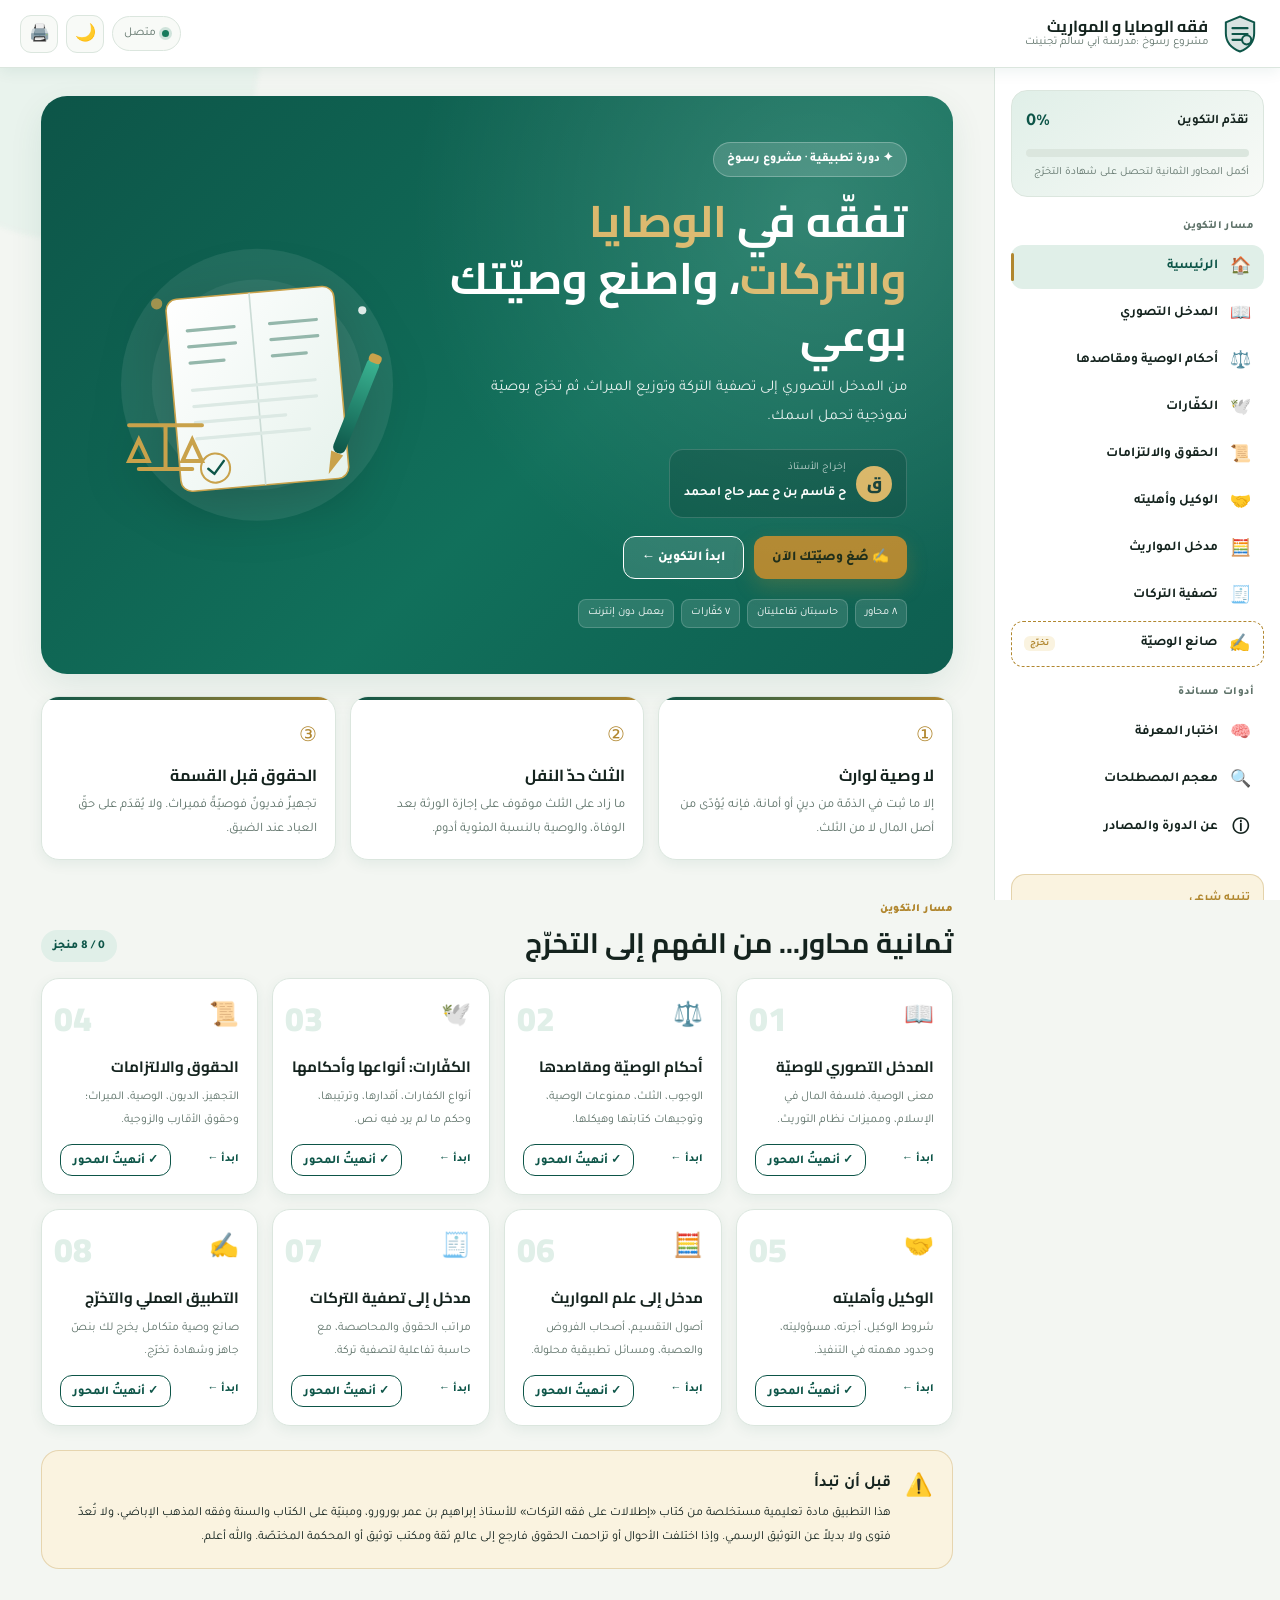
==== DEPLOY_SINGLE_FILE/index.html @ 5cf8eb23 "تحديث ملفات النشر: نسخة مفردة وأرشيف محدث" ====
<!DOCTYPE html>
<html lang="ar" dir="rtl">
<head>
  <meta charset="UTF-8">
  <meta name="viewport" content="width=device-width, initial-scale=1, viewport-fit=cover">
  <title>إطلالات على فقه التركات | مشروع رسوخ — مدرسة أبي سالم تجنيت</title>
  <meta name="description" content="تطبيق تكويني تفاعلي يعمل دون إنترنت في فقه الوصايا والمواريث وتصفية التركات: أحكام ومقاصد، كفارات، حقوق والتزامات، وكيل الوصية، مدخل المواريث، حاسبة التركات، وصانع وصية نموذجية مع شهادة تخرج.">
  <meta name="keywords" content="فقه التركات, الوصية الشرعية, المواريث, تصفية التركات, الكفارات, مشروع رسوخ, مدرسة أبي سالم تجنيت, ح قاسم بن ح عمر حاج امحمد">
  <meta name="theme-color" content="#0d5548">
  <link rel="icon" type="image/png" href="[data-uri]">
  <link rel="apple-touch-icon" href="[data-uri]">
  <meta name="apple-mobile-web-app-capable" content="yes">
  <meta name="apple-mobile-web-app-status-bar-style" content="black-translucent">
  <meta name="apple-mobile-web-app-title" content="فقه التركات">
  <meta name="application-name" content="فقه التركات — رسوخ">
  <meta name="msapplication-TileColor" content="#0d5548">
  <link rel="manifest" href="manifest.json">
  <link rel="preconnect" href="https://fonts.googleapis.com">
  <link rel="preconnect" href="https://fonts.gstatic.com" crossorigin>
  <link href="https://fonts.googleapis.com/css2?family=Cairo:wght@400;600;700;800;900&family=Tajawal:wght@400;500;700;800;900&display=swap" rel="stylesheet">
  <style>
/* ============================================================
   مشروع رسوخ — مدرسة أبي سالم تجنيت
   نظام التصميم: إطلالات على فقه التركات
   ============================================================ */

:root {
  --bg: #f3f6f2;
  --surface: #ffffff;
  --surface-2: #edf4ef;
  --surface-3: #f8faf7;
  --ink: #14231e;
  --muted: #5f736a;
  --primary: #0d5548;
  --primary-2: #11876c;
  --primary-soft: #e0efe8;
  --gold: #b1872f;
  --gold-2: #d8b463;
  --gold-soft: #faf3e0;
  --border: #dbe6de;
  --shadow: 0 12px 34px rgba(13, 85, 72, .09);
  --shadow-sm: 0 4px 14px rgba(13, 85, 72, .07);
  --radius: 18px;
  --sidebar: 286px;
  --topbar: 68px;
  --ok: #167a5b;
  --warn: #a8661e;
  --err: #b33b3b;
  --font-head: "Cairo", "Tajawal", Tahoma, Arial, sans-serif;
  --font-body: "Tajawal", "Cairo", Tahoma, Arial, sans-serif;
}

[data-theme="dark"] {
  --bg: #0b1613;
  --surface: #12241f;
  --surface-2: #183029;
  --surface-3: #142a24;
  --ink: #e8f2ed;
  --muted: #9ab4a9;
  --primary: #66d3ae;
  --primary-2: #43b994;
  --primary-soft: #173b31;
  --gold: #e2c272;
  --gold-2: #f0d99a;
  --gold-soft: #332b19;
  --border: #26443a;
  --shadow: 0 12px 34px rgba(0, 0, 0, .28);
  --shadow-sm: 0 4px 14px rgba(0, 0, 0, .22);
  --ok: #5fd3a7;
  --warn: #e8b66a;
  --err: #ef8a8a;
}

* { box-sizing: border-box; }
html { scroll-behavior: smooth; }
body {
  margin: 0;
  font-family: var(--font-body);
  background: var(--bg);
  color: var(--ink);
  line-height: 1.9;
  font-size: 16px;
  overflow-x: hidden;
}
body.no-scroll { overflow: hidden; }
button, input, select, textarea { font-family: inherit; }
button { cursor: pointer; }
button:disabled { cursor: not-allowed; opacity: .55; }
a { color: var(--primary-2); }
:focus-visible { outline: 3px solid var(--gold-2); outline-offset: 2px; }
::selection { background: var(--gold-soft); color: var(--ink); }

.skip-link {
  position: fixed; inset-block-start: -60px; inset-inline-start: 16px; z-index: 200;
  background: var(--primary); color: #fff; padding: 10px 18px; border-radius: 10px; text-decoration: none;
}
.skip-link:focus { inset-block-start: 74px; }

.bg-decor { position: fixed; inset: 0; z-index: -1; overflow: hidden; pointer-events: none; }
.bg-decor span { position: absolute; border-radius: 50%; filter: blur(2px); opacity: .5; }
.bg-decor span:nth-child(1) { width: 380px; height: 380px; inset-block-start: -140px; inset-inline-end: -120px; background: var(--primary-soft); }
.bg-decor span:nth-child(2) { width: 260px; height: 260px; inset-block-end: -110px; inset-inline-start: -80px; background: var(--gold-soft); }
.bg-decor span:nth-child(3) { width: 140px; height: 140px; inset-block-start: 45%; inset-inline-start: 45%; background: var(--primary-soft); opacity: .3; }

/* ============ الشريط العلوي ============ */
.topbar {
  position: fixed; inset-block-start: 0; inset-inline: 0; z-index: 60; height: var(--topbar);
  display: flex; align-items: center; justify-content: space-between; gap: 12px;
  padding: 0 20px; background: var(--surface); border-block-end: 1px solid var(--border);
  box-shadow: var(--shadow-sm);
}
.brand { display: flex; align-items: center; gap: 12px; min-width: 0; }
.brand-mark { width: 40px; height: 40px; display: grid; place-items: center; color: var(--primary); flex: none; }
.brand-mark svg { width: 100%; height: 100%; }
.brand-text { display: flex; flex-direction: column; line-height: 1.3; min-width: 0; }
.brand-text strong { font-family: var(--font-head); font-size: 16px; white-space: nowrap; overflow: hidden; text-overflow: ellipsis; }
.brand-text span { font-size: 11.5px; color: var(--muted); white-space: nowrap; overflow: hidden; text-overflow: ellipsis; }
.top-actions { display: flex; align-items: center; gap: 8px; }
.icon-btn {
  width: 38px; height: 38px; border-radius: 11px; border: 1px solid var(--border);
  background: var(--surface-3); color: var(--ink); font-size: 17px; display: grid; place-items: center;
  transition: .2s;
}
.icon-btn:hover { background: var(--primary-soft); transform: translateY(-2px); }
.menu-btn { display: none; }
.net-pill {
  display: inline-flex; align-items: center; gap: 6px; font-size: 12px; color: var(--muted);
  background: var(--surface-3); border: 1px solid var(--border); border-radius: 999px; padding: 5px 11px;
}
.net-pill i { width: 7px; height: 7px; border-radius: 50%; background: var(--ok); box-shadow: 0 0 0 3px color-mix(in srgb, var(--ok) 18%, transparent); }
.net-pill.off i { background: var(--err); box-shadow: 0 0 0 3px color-mix(in srgb, var(--err) 18%, transparent); }
.install-btn {
  border: 0; border-radius: 11px; padding: 9px 14px; font-weight: 800; font-size: 13px;
  background: var(--primary); color: #fff; box-shadow: var(--shadow-sm);
}

/* ============ التخطيط ============ */
.layout { min-height: 100vh; padding-block-start: var(--topbar); }
.sidebar {
  position: fixed; inset-block-start: var(--topbar); inset-inline-start: 0; inset-block-end: 0;
  width: var(--sidebar); overflow-y: auto; padding: 22px 16px 30px;
  background: var(--surface); border-inline-end: 1px solid var(--border);
  scrollbar-width: thin; scrollbar-color: var(--border) transparent;
}
.drawer-overlay { display: none; }
.main { margin-inline-start: var(--sidebar); padding: 28px clamp(16px, 3.2vw, 46px) 80px; max-width: 1500px; }
.page { display: none; animation: fade .35s ease; }
.page.active { display: block; }
@keyframes fade { from { opacity: 0; transform: translateY(10px); } to { opacity: 1; transform: none; } }

/* ============ القائمة الجانبية ============ */
.side-progress {
  background: linear-gradient(145deg, var(--primary-soft), var(--surface-3));
  border: 1px solid var(--border); border-radius: 16px; padding: 14px; margin-block-end: 20px;
}
.side-progress-top { display: flex; justify-content: space-between; align-items: center; font-size: 13px; font-weight: 700; }
.side-progress-top strong { color: var(--primary); font-size: 18px; }
.progress-track { height: 8px; border-radius: 99px; background: var(--border); margin: 10px 0 7px; overflow: hidden; }
.progress-fill { height: 100%; width: 0; border-radius: 99px; background: linear-gradient(90deg, var(--primary), var(--gold)); transition: width .5s ease; }
.side-progress small { display: block; color: var(--muted); font-size: 11px; line-height: 1.6; }
.nav-label { font-size: 11px; font-weight: 800; color: var(--muted); letter-spacing: .4px; margin: 16px 10px 7px; }
.nav-item {
  width: 100%; display: flex; align-items: center; gap: 10px; text-align: start;
  padding: 10px 12px; margin-block: 3px; border: 0; border-radius: 12px; background: transparent;
  color: var(--ink); font-size: 13.5px; font-weight: 700; transition: .2s; position: relative;
}
.nav-item:hover { background: var(--surface-2); }
.nav-item.active { background: var(--primary-soft); color: var(--primary); }
.nav-item.active::before { content: ""; position: absolute; inset-block: 8px; inset-inline-end: 0; width: 3px; border-radius: 3px; background: var(--gold); }
.nav-ico { font-size: 17px; width: 24px; text-align: center; flex: none; }
.nav-item em { margin-inline-start: auto; font-size: 9px; font-style: normal; background: var(--gold-soft); color: var(--gold); border-radius: 6px; padding: 2px 6px; }
.nav-special { border: 1px dashed var(--gold); }
.side-note {
  margin-block-start: 24px; padding: 13px; border-radius: 14px; background: var(--gold-soft);
  border: 1px solid color-mix(in srgb, var(--gold) 30%, transparent); font-size: 11.5px; color: var(--ink); line-height: 1.7;
}
.side-note strong { display: block; color: var(--gold); margin-block-end: 4px; font-size: 12px; }

/* ============ عام ============ */
.hero {
  position: relative; overflow: hidden; display: grid; grid-template-columns: 1.15fr .85fr; gap: 20px; align-items: center;
  background: linear-gradient(135deg, #0d5548, #11705b 58%, #0e5e50);
  color: #fff; border-radius: 26px; padding: clamp(24px, 4vw, 46px); box-shadow: var(--shadow);
}
.hero::after { content: ""; position: absolute; inset: 0; background: radial-gradient(circle at 85% 20%, rgba(255,255,255,.14), transparent 45%); pointer-events: none; }
.hero-tag { display: inline-block; font-size: 12px; font-weight: 800; padding: 5px 13px; border-radius: 999px; background: rgba(255,255,255,.15); border: 1px solid rgba(255,255,255,.25); }
.hero h1 { font-family: var(--font-head); font-size: clamp(27px, 3.6vw, 44px); line-height: 1.3; margin: 16px 0 10px; }
.hero h1 span { color: var(--gold-2); }
.hero-sub { max-width: 640px; opacity: .9; font-size: 15px; margin: 0 0 18px; }
.hero-presenter { display: inline-flex; align-items: center; gap: 10px; background: rgba(0,0,0,.14); border: 1px solid rgba(255,255,255,.16); border-radius: 14px; padding: 8px 14px; margin-block-end: 18px; }
.hero-presenter .avatar { width: 36px; height: 36px; border-radius: 50%; display: grid; place-items: center; background: var(--gold-2); color: #123c33; font-weight: 900; font-family: var(--font-head); }
.hero-presenter small { display: block; opacity: .75; font-size: 10.5px; }
.hero-presenter strong { font-size: 13px; }
.hero-actions { display: flex; flex-wrap: wrap; gap: 10px; }
.hero-chips { display: flex; flex-wrap: wrap; gap: 7px; margin-block-start: 20px; }
.hero-chips span { font-size: 11px; background: rgba(255,255,255,.12); border: 1px solid rgba(255,255,255,.18); border-radius: 8px; padding: 3px 9px; }
.hero-art { display: grid; place-items: center; }
.hero-art svg { width: min(100%, 420px); filter: drop-shadow(0 16px 24px rgba(0,0,0,.2)); }
[data-theme="dark"] .hero { background: linear-gradient(135deg, #0a3d34, #105c4a 60%, #0b4a3d); }

.btn {
  border: 0; border-radius: 12px; padding: 11px 18px; font-weight: 800; font-size: 13.5px;
  transition: .2s; display: inline-flex; align-items: center; justify-content: center; gap: 7px; text-decoration: none;
}
.btn:hover { transform: translateY(-2px); }
.btn-primary { background: var(--gold); color: #1c2b16; box-shadow: 0 8px 20px rgba(177,135,47,.25); }
.btn-ghost { background: rgba(255,255,255,.13); color: inherit; border: 1px solid currentColor; }
.page:not(#home) .btn-ghost { background: var(--surface); color: var(--primary); border-color: var(--border); }
.btn-sm { padding: 7px 12px; font-size: 12px; }
.btn-lg { padding: 14px 26px; font-size: 15px; }
.action-row { display: flex; flex-wrap: wrap; gap: 10px; margin-block-start: 18px; }
.action-row.center { justify-content: center; margin-block: 24px; }

.quick-rules { display: grid; grid-template-columns: repeat(3, 1fr); gap: 14px; margin-block: 22px; }
.quick-rules article {
  background: var(--surface); border: 1px solid var(--border); border-radius: var(--radius);
  padding: 18px; box-shadow: var(--shadow-sm); position: relative; overflow: hidden;
}
.quick-rules article::before { content: ""; position: absolute; inset-block-start: 0; inset-inline: 0; height: 3px; background: linear-gradient(90deg, var(--primary), var(--gold)); }
.q-ico { font-family: var(--font-head); font-size: 20px; color: var(--gold); }
.quick-rules h3 { font-family: var(--font-head); font-size: 16px; margin: 6px 0 4px; }
.quick-rules p { margin: 0; font-size: 13px; color: var(--muted); line-height: 1.8; }

.section-head { display: flex; align-items: end; justify-content: space-between; gap: 14px; margin: 34px 0 16px; flex-wrap: wrap; }
.kicker { display: inline-block; color: var(--gold); font-size: 11px; font-weight: 900; letter-spacing: .5px; margin-block-end: 2px; }
.section-head h2, .page-head h2 { font-family: var(--font-head); font-size: clamp(20px, 2.3vw, 28px); margin: 0; line-height: 1.35; }
.section-head p { margin: 3px 0 0; color: var(--muted); }
.counter { font-size: 12px; font-weight: 800; color: var(--primary); background: var(--primary-soft); padding: 5px 12px; border-radius: 999px; }

.page-head { margin-block-end: 24px; }
.page-head p { color: var(--muted); margin: 7px 0 0; max-width: 800px; }

.card {
  background: var(--surface); border: 1px solid var(--border); border-radius: var(--radius);
  padding: clamp(18px, 2.2vw, 28px); box-shadow: var(--shadow-sm); margin-block-end: 18px;
}
.card h3 { font-family: var(--font-head); font-size: 18px; margin: 0 0 12px; color: var(--primary); }
.card p { margin: 0 0 10px; }
.card p:last-child { margin-bottom: 0; }
.muted { color: var(--muted); }
.lead-card { background: linear-gradient(150deg, var(--surface), var(--surface-2)); }
.accent-card { border-inline-start: 4px solid var(--gold); }
.intro-card { background: var(--gold-soft); border-color: color-mix(in srgb, var(--gold) 30%, transparent); }
.grid-2 { display: grid; grid-template-columns: repeat(2, 1fr); gap: 18px; }
.split { display: grid; grid-template-columns: 1fr 1fr; gap: 16px; }
.split-cards { display: grid; grid-template-columns: 1fr 1fr; gap: 18px; }

.quote, .hadith {
  position: relative; background: var(--surface-3); border: 1px solid var(--border);
  border-radius: 14px; padding: 16px 18px 14px; margin: 16px 0 0;
}
.quote { background: var(--primary-soft); border-color: color-mix(in srgb, var(--primary) 18%, transparent); }
.quote p { font-size: 17px; line-height: 2.2; color: var(--primary); margin: 0 0 6px; font-family: "Tajawal", serif; }
.qmark { position: absolute; inset-block-start: -10px; inset-inline-end: 12px; font-size: 30px; color: var(--gold); opacity: .7; background: var(--surface); padding: 0 6px; border-radius: 8px; }
.quote small, .hadith small { display: block; color: var(--muted); font-size: 11.5px; }
.hadith p { font-size: 14.5px; line-height: 2; margin: 0 0 5px; }
.mini-note { background: var(--gold-soft); border-inline-start: 3px solid var(--gold); border-radius: 8px; padding: 10px 13px; font-size: 12.5px; color: var(--ink); margin-block-start: 14px; line-height: 1.8; }
.callout { display: flex; gap: 14px; align-items: flex-start; background: var(--primary-soft); border: 1px solid color-mix(in srgb, var(--primary) 20%, transparent); border-radius: var(--radius); padding: 18px 20px; margin-block: 22px; }
.callout strong { color: var(--primary); white-space: nowrap; }
.callout p { margin: 0; font-size: 13.5px; }
.notice { display: flex; gap: 14px; align-items: flex-start; background: var(--gold-soft); border: 1px solid color-mix(in srgb, var(--gold) 28%, transparent); border-radius: var(--radius); padding: 18px 20px; margin-block: 24px; }
.notice-ico { font-size: 22px; }
.notice strong { display: block; margin-block-end: 3px; }
.notice p { margin: 0; font-size: 12.5px; line-height: 1.9; color: var(--ink); }
.page-nav { display: flex; justify-content: space-between; gap: 10px; flex-wrap: wrap; margin-block-start: 30px; padding-block-start: 18px; border-block-start: 1px dashed var(--border); }

.check-list { list-style: none; padding: 0; margin: 12px 0 0; }
.check-list li { position: relative; padding-inline-start: 26px; margin-block-end: 8px; font-size: 13.5px; }
.check-list li::before { content: "✓"; position: absolute; inset-inline-start: 0; inset-block-start: 2px; width: 18px; height: 18px; border-radius: 50%; background: var(--primary-soft); color: var(--primary); display: grid; place-items: center; font-size: 11px; font-weight: 900; }

.chip { display: inline-block; font-size: 11px; font-weight: 800; padding: 4px 10px; border-radius: 999px; background: var(--primary-soft); color: var(--primary); margin-block-end: 8px; }
.chip-warn { background: var(--gold-soft); color: var(--gold); }

/* ============ شبكات المحتوى ============ */
.module-grid { display: grid; grid-template-columns: repeat(4, 1fr); gap: 14px; }
.module-card {
  text-align: start; background: var(--surface); border: 1px solid var(--border); border-radius: var(--radius);
  padding: 18px; box-shadow: var(--shadow-sm); transition: .22s; position: relative; overflow: hidden; color: var(--ink);
}
.module-card:hover { transform: translateY(-5px); box-shadow: var(--shadow); border-color: var(--gold); }
.module-card .m-num { position: absolute; inset-block-start: 8px; inset-inline-end: 12px; font-family: var(--font-head); font-size: 34px; font-weight: 900; color: var(--primary-soft); }
.module-card .m-ico { font-size: 24px; }
.module-card h3 { font-family: var(--font-head); font-size: 15px; margin: 10px 0 5px; }
.module-card p { font-size: 12px; color: var(--muted); margin: 0 0 12px; min-height: 42px; }
.module-foot { display: flex; align-items: center; justify-content: space-between; font-size: 11px; font-weight: 800; color: var(--primary); }
.module-foot .done { color: var(--ok); }
.module-card.is-done { border-color: color-mix(in srgb, var(--ok) 45%, transparent); }
.module-card.is-done::after { content: "✓"; position: absolute; inset-block-start: 12px; inset-inline-start: 14px; width: 22px; height: 22px; border-radius: 50%; display: grid; place-items: center; background: var(--ok); color: #fff; font-size: 12px; }

.feature-grid, .error-grid, .agent-grid, .glossary-grid, .source-list { display: grid; grid-template-columns: repeat(2, 1fr); gap: 14px; }
.feature-card, .error-card, .agent-card, .glossary-card, .source-card {
  background: var(--surface); border: 1px solid var(--border); border-radius: 15px; padding: 16px 18px; box-shadow: var(--shadow-sm);
}
.feature-card h3, .error-card h3, .agent-card h3 { font-family: var(--font-head); font-size: 15px; margin: 8px 0 5px; }
.feature-card p, .error-card p, .agent-card p { font-size: 12.5px; color: var(--muted); margin: 0; }
.feature-card .f-ico, .error-card .e-ico, .agent-card .a-ico { font-size: 21px; color: var(--gold); }
.error-card { border-inline-start: 3px solid var(--warn); }
.agent-card { border-inline-start: 3px solid var(--primary); }

.tips-list { counter-reset: t; list-style: none; padding: 0; margin: 0; display: grid; grid-template-columns: repeat(3, 1fr); gap: 12px; }
.tips-list li { counter-increment: t; background: var(--surface); border: 1px solid var(--border); border-radius: 14px; padding: 14px 14px 14px 44px; position: relative; font-size: 12.5px; line-height: 1.85; box-shadow: var(--shadow-sm); }
.tips-list li::before { content: counter(t); position: absolute; inset-block-start: 12px; inset-inline-start: 12px; width: 24px; height: 24px; border-radius: 8px; background: var(--primary-soft); color: var(--primary); display: grid; place-items: center; font-weight: 900; font-size: 12px; }
.structure-grid { display: grid; grid-template-columns: repeat(5, 1fr); gap: 12px; }
.struct { background: var(--surface); border: 1px solid var(--border); border-radius: 14px; padding: 15px; position: relative; box-shadow: var(--shadow-sm); }
.struct b { width: 26px; height: 26px; border-radius: 50%; background: var(--gold-soft); color: var(--gold); display: grid; place-items: center; font-family: var(--font-head); }
.struct h3 { font-size: 14px; font-family: var(--font-head); margin: 8px 0 4px; }
.struct p { font-size: 12px; color: var(--muted); margin: 0; }

.ban-grid, .criteria-grid { display: grid; grid-template-columns: repeat(3, 1fr); gap: 14px; }
.ban-card { background: var(--surface); border: 1px solid color-mix(in srgb, var(--err) 25%, var(--border)); border-radius: var(--radius); padding: 18px; }
.ban-card span { font-size: 24px; color: var(--err); }
.ban-card h3 { font-family: var(--font-head); font-size: 16px; margin: 7px 0; }
.ban-card p { font-size: 12.5px; color: var(--muted); margin: 0; }
.criteria-grid > div { background: var(--surface); border: 1px solid var(--border); border-radius: var(--radius); padding: 18px; text-align: center; box-shadow: var(--shadow-sm); }
.criteria-grid > div span { display: inline-grid; place-items: center; width: 34px; height: 34px; border-radius: 50%; background: var(--primary); color: #fff; font-weight: 900; }
.criteria-grid strong { display: block; font-family: var(--font-head); font-size: 16px; margin: 8px 0 4px; color: var(--primary); }
.criteria-grid p { font-size: 12.5px; color: var(--muted); margin: 0; }

.stair { display: flex; flex-direction: column; gap: 8px; max-width: 720px; }
.stair-step { display: flex; align-items: center; gap: 14px; background: var(--surface); border: 1px solid var(--border); border-radius: 14px; padding: 12px 18px; margin-inline-start: calc(var(--i, 0) * 18px); box-shadow: var(--shadow-sm); }
.stair-step:nth-child(2) { --i: 1; } .stair-step:nth-child(3) { --i: 2; }
.stair-step:nth-child(4) { --i: 3; } .stair-step:nth-child(5) { --i: 4; }
.stair-step span { width: 30px; height: 30px; border-radius: 9px; background: var(--primary-soft); color: var(--primary); display: grid; place-items: center; font-weight: 900; flex: none; }
.stair-step strong { font-family: var(--font-head); font-size: 14.5px; }
.stair-step small { color: var(--muted); font-size: 12px; margin-inline-start: auto; }

.flip-grid { display: grid; grid-template-columns: repeat(3, minmax(0, 1fr)); gap: 14px; align-items: stretch; }
.flip { display: block; width: 100%; perspective: 900px; cursor: pointer; background: none; border: 0; padding: 0; text-align: center; }
.flip-inner { display: grid; width: 100%; transition: transform .55s; transform-style: preserve-3d; }
.flip.flipped .flip-inner { transform: rotateY(180deg); }
.flip-face { grid-area: 1 / 1; position: relative; backface-visibility: hidden; -webkit-backface-visibility: hidden; display: flex; flex-direction: column; justify-content: center; gap: 8px; min-height: 168px; padding: 22px 16px 34px; border-radius: var(--radius); border: 1px solid var(--border); box-shadow: var(--shadow-sm); font-size: 13.5px; font-weight: 800; line-height: 1.8; }
.flip-front { background: var(--surface); color: var(--ink); }
.flip-front::before { content: "التصوّر الشائع"; align-self: center; font-size: 10.5px; font-weight: 800; color: var(--muted); border: 1px solid var(--border); border-radius: 999px; padding: 2px 10px; }
.flip-front::after { content: "👈 اضغط لقلب البطاقة"; position: absolute; inset-block-end: 8px; inset-inline: 0; font-size: 10px; font-weight: 600; color: var(--muted); }
.flip-back { background: var(--primary-soft); color: var(--primary); transform: rotateY(180deg); font-weight: 600; font-size: 12.8px; }
.flip-back::before { content: "✓ التصحيح"; align-self: center; font-size: 10.5px; font-weight: 900; border: 1px solid currentColor; border-radius: 999px; padding: 2px 10px; opacity: .85; }

/* ============ الكفارات ============ */
.tabs { display: flex; gap: 8px; overflow-x: auto; padding-block-end: 8px; margin-block-end: 4px; scrollbar-width: thin; }
.tab { white-space: nowrap; border: 1px solid var(--border); background: var(--surface); color: var(--muted); border-radius: 999px; padding: 8px 15px; font-size: 12.5px; font-weight: 800; transition: .2s; }
.tab:hover { border-color: var(--gold); }
.tab.active { background: var(--primary); color: #fff; border-color: var(--primary); }
.tab-panel { border-block-start: 3px solid var(--gold); }
.tab-panel-head { display: flex; align-items: center; gap: 14px; margin-block-end: 12px; }
.tab-panel-head .big-ico { font-size: 34px; }
.tab-panel-head h3 { margin: 0; }
.tab-panel-head small { color: var(--muted); }
.evidence { font-size: 15.5px; line-height: 2.15; background: var(--primary-soft); border-radius: 12px; padding: 14px 16px; color: var(--primary); }
.step-pills { display: flex; flex-wrap: wrap; gap: 8px; margin: 16px 0; padding: 0; list-style: none; }
.step-pills li { background: var(--surface-3); border: 1px solid var(--border); border-radius: 10px; padding: 8px 12px; font-size: 12.5px; font-weight: 700; }
.step-pills li::before { content: "✦"; color: var(--gold); margin-inline-end: 7px; }

/* ============ الحقوق ============ */
.rights-timeline { display: grid; gap: 0; margin-block-end: 20px; }
.right-item { display: grid; grid-template-columns: 54px 1fr; gap: 16px; position: relative; padding-block-end: 18px; }
.right-item:not(:last-child)::before { content: ""; position: absolute; inset-block-start: 48px; inset-inline-start: 26px; inset-block-end: 0; width: 2px; background: repeating-linear-gradient(to bottom, var(--border) 0 6px, transparent 6px 12px); }
.right-num { width: 52px; height: 52px; border-radius: 16px; background: var(--primary-soft); color: var(--primary); display: grid; place-items: center; font-size: 24px; font-family: var(--font-head); border: 1px solid var(--border); z-index: 1; }
.right-body { background: var(--surface); border: 1px solid var(--border); border-radius: var(--radius); padding: 16px 20px; box-shadow: var(--shadow-sm); }
.right-body h3 { font-family: var(--font-head); font-size: 17px; margin: 0 0 6px; display: flex; align-items: center; gap: 10px; flex-wrap: wrap; }
.right-body h3 em { font-style: normal; font-size: 10px; background: var(--gold-soft); color: var(--gold); border-radius: 6px; padding: 2px 8px; }
.right-body p { font-size: 13px; margin: 0 0 7px; }
.right-body .extra { color: var(--muted); font-size: 12px; border-block-start: 1px dashed var(--border); padding-block-start: 8px; }
.formula { background: var(--surface-3); border: 1px dashed var(--gold); border-radius: 12px; padding: 12px 16px; font-weight: 800; color: var(--primary); margin: 14px 0; direction: ltr; text-align: right; }
.table-wrap { overflow-x: auto; }
table { width: 100%; border-collapse: collapse; font-size: 13px; }
th, td { padding: 10px 12px; border-block-end: 1px solid var(--border); text-align: start; white-space: nowrap; }
th { background: var(--surface-2); color: var(--primary); font-size: 12px; }
tbody tr:hover { background: var(--surface-3); }

/* ============ المواريث ============ */
.cases-grid { display: grid; grid-template-columns: repeat(3, 1fr); gap: 14px; }
.case-card { background: var(--surface); border: 1px solid var(--border); border-radius: var(--radius); padding: 18px; box-shadow: var(--shadow-sm); display: flex; flex-direction: column; }
.case-card .case-ico { font-size: 26px; }
.case-card h3 { font-family: var(--font-head); font-size: 16px; margin: 8px 0; }
.case-card .case-prompt { font-size: 12.5px; color: var(--muted); flex: 1; }
.case-card .case-steps { display: none; font-size: 12.5px; background: var(--surface-2); border-radius: 12px; padding: 12px; margin-block-start: 12px; }
.case-card.open .case-steps { display: block; animation: fade .3s; }
.case-card .case-steps li { margin-block-end: 5px; }
.case-result { display: grid; gap: 5px; margin-block-start: 10px; }
.case-result div { display: flex; justify-content: space-between; gap: 8px; background: var(--primary-soft); border-radius: 8px; padding: 6px 10px; font-size: 12px; font-weight: 800; }
.case-note { font-size: 11.5px; color: var(--muted); margin-block-start: 8px; }
.case-toggle { margin-block-start: 12px; width: 100%; }

/* ============ الحاسبة ============ */
.calculator { border-block-start: 4px solid var(--primary); }
.calc-toolbar { display: flex; gap: 8px; flex-wrap: wrap; margin-block-end: 16px; }
.calc-grid { display: grid; grid-template-columns: 1fr 1fr; gap: 14px; }
.calc-block { background: var(--surface-3); border: 1px solid var(--border); border-radius: 15px; padding: 15px; }
.calc-block-head { display: flex; align-items: center; justify-content: space-between; gap: 8px; margin-block-end: 10px; }
.calc-block h3 { margin: 0; font-size: 15px; }
.add-btn { width: 28px; height: 28px; border-radius: 8px; border: 1px solid var(--border); background: var(--surface); color: var(--primary); font-size: 18px; line-height: 1; }
.add-btn:hover { background: var(--primary-soft); }
.hint { font-size: 11.5px !important; color: var(--muted) !important; margin: 0 0 8px !important; }
.rows { display: grid; gap: 7px; }
.row { display: grid; grid-template-columns: 1fr 110px 30px; gap: 6px; align-items: center; }
.row.third { grid-template-columns: 1fr 86px 30px; }
.row input, .row select {
  width: 100%; min-width: 0; border: 1px solid var(--border); background: var(--surface); color: var(--ink);
  border-radius: 9px; padding: 7px 9px; font-size: 12px;
}
.row .del { border: 0; background: transparent; color: var(--err); font-size: 16px; }
.inline-label { display: flex; align-items: center; justify-content: space-between; gap: 10px; font-size: 12.5px; font-weight: 700; margin-block-end: 10px; }
.inline-label input { width: 130px; border: 1px solid var(--border); background: var(--surface); color: var(--ink); border-radius: 9px; padding: 7px 9px; }
.calc-total { margin-block-start: 10px; font-size: 12px; color: var(--muted); }
.calc-total strong { color: var(--primary); font-size: 14px; }
.calc-result { display: none; margin-block-start: 20px; }
.calc-result.show { display: block; animation: fade .35s; }
.waterfall { display: grid; gap: 7px; margin-block-start: 8px; }
.wf-row { display: grid; grid-template-columns: 160px 1fr 120px; align-items: center; gap: 10px; font-size: 12.5px; }
.wf-bar { height: 12px; border-radius: 99px; background: var(--border); overflow: hidden; }
.wf-bar i { display: block; height: 100%; background: linear-gradient(90deg, var(--primary), var(--gold)); border-radius: 99px; }
.wf-val { text-align: end; font-weight: 800; color: var(--primary); }
.alert { border-radius: 12px; padding: 12px 15px; font-size: 13px; margin-block-end: 12px; border-inline-start: 4px solid var(--warn); background: var(--gold-soft); }
.alert.good { border-inline-start-color: var(--ok); background: var(--primary-soft); }
.alert.bad { border-inline-start-color: var(--err); background: color-mix(in srgb, var(--err) 10%, var(--surface)); }
.result-grid { display: grid; grid-template-columns: 1fr 1fr; gap: 14px; margin-block-start: 14px; }

/* ============ صانع الوصية ============ */
.stepper { display: flex; gap: 6px; flex-wrap: wrap; margin-block-end: 18px; }
.step { flex: 1; min-width: 130px; border: 1px solid var(--border); background: var(--surface); color: var(--muted); border-radius: 12px; padding: 10px 8px; font-size: 12px; font-weight: 800; display: flex; align-items: center; justify-content: center; gap: 7px; }
.step span { width: 24px; height: 24px; border-radius: 50%; background: var(--surface-2); display: grid; place-items: center; font-size: 11px; }
.step.active { background: var(--primary); color: #fff; border-color: var(--primary); }
.step.active span { background: rgba(255,255,255,.2); }
.step.done { border-color: var(--ok); color: var(--ok); }
.builder { padding-block-end: 14px; }
.form-step { display: none; }
.form-step.active { display: block; animation: fade .3s; }
.form-grid { display: grid; grid-template-columns: 1fr 1fr; gap: 14px; margin-block-start: 14px; }
.form-grid label { display: flex; flex-direction: column; gap: 6px; font-size: 12.5px; font-weight: 800; color: var(--muted); }
.form-grid label.full { grid-column: 1 / -1; }
.form-grid input, .form-grid select, .form-grid textarea, .builder textarea {
  width: 100%; border: 1px solid var(--border); background: var(--surface-3); color: var(--ink);
  border-radius: 10px; padding: 10px 12px; font-size: 13.5px; line-height: 1.8; resize: vertical;
}
.form-nav { display: flex; justify-content: space-between; align-items: center; gap: 10px; margin-block-start: 22px; padding-block-start: 14px; border-block-start: 1px dashed var(--border); font-size: 12px; color: var(--muted); }
.will-output { margin-block: 22px; animation: fade .4s; }
.will-sheet { background: #fffdf7; color: #1d2a24; border: 1px solid #d9c99f; border-radius: 16px; padding: clamp(20px, 4vw, 44px); box-shadow: var(--shadow); line-height: 2.1; font-size: 14px; }
.will-sheet h2 { text-align: center; font-family: var(--font-head); color: #0d5548; margin: 0 0 4px; }
.will-sheet .basmala { text-align: center; color: #b1872f; font-size: 17px; margin-bottom: 18px; }
.will-sheet h3 { color: #0d5548; font-family: var(--font-head); font-size: 15px; margin: 22px 0 6px; border-block-end: 1px dashed #d9c99f; padding-block-end: 4px; }
.will-sheet p { margin: 0 0 8px; }
.will-sign { display: grid; grid-template-columns: repeat(2, 1fr); gap: 12px 24px; margin-block-start: 24px; font-size: 12.5px; }
.will-sign div { border-block-start: 1px solid #cbbd9a; padding-block-start: 6px; }
.certificate { margin-block-start: 18px; border: 3px double #b1872f; border-radius: 14px; padding: 22px; text-align: center; background: #fffdf5; color: #1d2a24; }
.certificate h3 { font-family: var(--font-head); font-size: 22px; color: #0d5548; margin: 0 0 6px; }
.certificate p { margin: 4px 0; font-size: 13px; }
.certificate .cert-name { font-size: 19px; font-weight: 900; color: #b1872f; margin: 12px 0; }
.output-tools { display: flex; flex-wrap: wrap; gap: 8px; margin-block-start: 14px; }

/* ============ الاختبار والمعجم ============ */
.quiz-intro { text-align: center; padding: 34px 20px; }
.quiz-emoji { font-size: 42px; }
.quiz-intro h3 { font-size: 21px; }
.quiz-card { border-block-start: 4px solid var(--gold); }
.quiz-top { display: flex; justify-content: space-between; align-items: center; gap: 10px; font-size: 12px; color: var(--muted); flex-wrap: wrap; }
.quiz-q { font-family: var(--font-head); font-size: 17px; line-height: 1.8; margin: 16px 0; }
.quiz-options { display: grid; gap: 9px; }
.opt { display: flex; align-items: center; gap: 10px; text-align: start; padding: 12px 14px; border: 1px solid var(--border); border-radius: 12px; background: var(--surface-3); color: var(--ink); font-size: 13.5px; transition: .15s; }
.opt:hover { border-color: var(--primary); background: var(--primary-soft); }
.opt.correct { border-color: var(--ok); background: color-mix(in srgb, var(--ok) 12%, var(--surface)); }
.opt.wrong { border-color: var(--err); background: color-mix(in srgb, var(--err) 10%, var(--surface)); }
.opt .opt-key { width: 26px; height: 26px; border-radius: 8px; background: var(--surface); border: 1px solid var(--border); display: grid; place-items: center; font-size: 12px; font-weight: 900; flex: none; }
.quiz-feedback { margin-block-start: 14px; border-radius: 12px; padding: 12px 15px; font-size: 13px; background: var(--primary-soft); border-inline-start: 3px solid var(--primary); }
.quiz-result { text-align: center; padding: 18px; }
.quiz-result .score { font-size: 46px; font-family: var(--font-head); color: var(--primary); font-weight: 900; }
.search-box { display: flex; align-items: center; gap: 10px; background: var(--surface); border: 1px solid var(--border); border-radius: 14px; padding: 8px 16px; margin-block-end: 18px; }
.search-box input { flex: 1; border: 0; outline: 0; background: transparent; color: var(--ink); font-size: 14px; }
.glossary-card h3 { font-family: var(--font-head); font-size: 15px; color: var(--primary); margin: 0 0 5px; }
.glossary-card p { font-size: 12.5px; color: var(--muted); margin: 0; }
.about-grid { display: grid; grid-template-columns: repeat(2, 1fr); gap: 14px; }
.about-grid div { background: var(--surface-3); border: 1px solid var(--border); border-radius: 12px; padding: 12px 15px; }
.about-grid span { display: block; font-size: 11px; color: var(--muted); }
.about-grid strong { font-size: 14px; }
.source-card { border-inline-start: 3px solid var(--gold); }
.source-card h3 { font-family: var(--font-head); font-size: 15px; margin: 0 0 4px; color: var(--primary); }
.source-card p { font-size: 12.5px; color: var(--muted); margin: 0; }

.toast { position: fixed; inset-block-end: 24px; inset-inline-start: 24px; z-index: 120; background: var(--ink); color: var(--surface); padding: 11px 18px; border-radius: 11px; font-size: 13px; box-shadow: var(--shadow); opacity: 0; transform: translateY(12px); pointer-events: none; transition: .25s; }
.toast.show { opacity: 1; transform: none; }
.noscript { position: fixed; inset: 0; display: grid; place-items: center; background: var(--bg); color: var(--ink); z-index: 300; font-size: 18px; }

/* ============ الطباعة ============ */
@media print {
  :root { --surface: #fff; --ink: #111; --border: #ccc; --shadow: none; --shadow-sm: none; }
  .bg-decor, .topbar, .sidebar, .page-nav, .action-row, .calc-toolbar, .stepper, .notice, .drawer-overlay, .toast { display: none !important; }
  .layout { padding: 0; } .main { margin: 0; padding: 0; max-width: none; }
  .page { display: none !important; }
  .page.active { display: block !important; }
  body.printing-document .page.active > *:not(.will-output) { display: none !important; }
  .card, .will-sheet, .certificate { box-shadow: none; border-color: #bbb; }
  .will-sheet, .certificate { break-inside: avoid; }
  .flip-inner { transform: none !important; }
  .flip-back { display: none; }
}

/* ============ الاستجابة ============ */
@media (max-width: 1180px) {
  .module-grid { grid-template-columns: repeat(2, 1fr); }
  .structure-grid, .cases-grid, .tips-list { grid-template-columns: repeat(2, 1fr); }
  .hero { grid-template-columns: 1fr; }
  .hero-art { display: none; }
}
@media (max-width: 980px) {
  :root { --sidebar: 270px; }
  .menu-btn { display: grid; }
  .sidebar { transform: translateX(105%); transition: transform .28s ease; z-index: 80; box-shadow: var(--shadow); }
  .sidebar.open { transform: translateX(0); }
  .drawer-overlay.show { display: block; position: fixed; inset: 0; background: rgba(0,0,0,.42); z-index: 70; }
  .main { margin-inline-start: 0; }
  .calc-grid, .form-grid, .about-grid { grid-template-columns: 1fr; }
  .net-pill { display: none; }
}
@media (max-width: 680px) {
  body { font-size: 15px; }
  .topbar { padding: 0 12px; }
  .brand-text span { display: none; }
  .brand-text strong { font-size: 13px; }
  .brand-mark { width: 32px; height: 32px; }
  .icon-btn { width: 34px; height: 34px; }
  .quick-rules, .grid-2, .split, .split-cards, .feature-grid, .error-grid, .agent-grid, .glossary-grid, .source-list, .ban-grid, .criteria-grid, .flip-grid, .result-grid { grid-template-columns: 1fr; }
  .module-grid, .structure-grid, .cases-grid, .tips-list { grid-template-columns: 1fr; }
  .hero { padding: 22px; border-radius: 20px; }
  .hero h1 { font-size: 25px; }
  .main { padding: 18px 13px 60px; }
  .card { padding: 16px; }
  .row { grid-template-columns: 1fr 78px 26px; }
  .wf-row { grid-template-columns: 110px 1fr 86px; font-size: 11px; }
  .stair-step { margin-inline-start: 0; flex-wrap: wrap; }
  .stair-step small { margin-inline-start: 44px; }
  .will-sign { grid-template-columns: 1fr; }
  .page-nav .btn { flex: 1; }
}
@media (prefers-reduced-motion: reduce) {
  *, *::before, *::after { animation-duration: .01ms !important; transition-duration: .01ms !important; scroll-behavior: auto !important; }
}

</style>
</head>
<body>
  <a class="skip-link" href="#main">تخطَّ إلى المحتوى</a>
  <div class="bg-decor" aria-hidden="true"><span></span><span></span><span></span></div>

  <!-- ============ الشريط العلوي ============ -->
  <header class="topbar">
    <div class="brand">
      <button class="icon-btn menu-btn" id="menuBtn" aria-label="فتح القائمة" title="القائمة">☰</button>
      <div class="brand-mark" aria-hidden="true">
        <svg viewBox="0 0 48 48">
          <path d="M24 3 41 10v13c0 11-7 18-17 22C14 41 7 34 7 23V10z" fill="currentColor" opacity=".16"/>
          <path d="M24 3 41 10v13c0 11-7 18-17 22C14 41 7 34 7 23V10z" fill="none" stroke="currentColor" stroke-width="2.4"/>
          <path d="M15 17h18M15 24h18M15 31h11" stroke="currentColor" stroke-width="2.6" stroke-linecap="round"/>
          <circle cx="32" cy="31" r="5.5" fill="none" stroke="currentColor" stroke-width="2.4"/>
        </svg>
      </div>
      <div class="brand-text">
        <strong>فقه الوصايا و المواريث</strong>
        <span>مشروع رسوخ :مدرسة أبي سالم تجنينت</span>
      </div>
    </div>
    <div class="top-actions">
      <span class="net-pill" id="netPill" title="حالة الاتصال"><i></i><span>متصل</span></span>
      <button class="icon-btn" id="themeBtn" aria-label="تبديل الوضع الليلي" title="الوضع الليلي">🌙</button>
      <button class="icon-btn" id="printBtn" aria-label="طباعة الصفحة" title="طباعة">🖨️</button>
      <button class="install-btn" id="installBtn" hidden title="تثبيت التطبيق">⬇️ تثبيت</button>
    </div>
  </header>

  <div class="drawer-overlay" id="drawerOverlay" aria-hidden="true"></div>

  <div class="layout">
    <!-- ============ القائمة الجانبية ============ -->
    <aside class="sidebar" id="sidebar" aria-label="قائمة التنقل الرئيسية">
      <div class="side-progress">
        <div class="side-progress-top"><span>تقدّم التكوين</span><strong id="sidePct">0%</strong></div>
        <div class="progress-track"><div class="progress-fill" id="sideBar"></div></div>
        <small id="sideHint">أكمل المحاور الثمانية لتحصل على شهادة التخرّج</small>
      </div>

      <div class="nav-label">مسار التكوين</div>
      <button class="nav-item active" data-page="home"><span class="nav-ico">🏠</span><span>الرئيسية</span></button>
      <button class="nav-item" data-page="concept"><span class="nav-ico">📖</span><span>المدخل التصوري</span></button>
      <button class="nav-item" data-page="rules"><span class="nav-ico">⚖️</span><span>أحكام الوصية ومقاصدها</span></button>
      <button class="nav-item" data-page="kaffarat"><span class="nav-ico">🕊️</span><span>الكفّارات</span></button>
      <button class="nav-item" data-page="rights"><span class="nav-ico">📜</span><span>الحقوق والالتزامات</span></button>
      <button class="nav-item" data-page="agent"><span class="nav-ico">🤝</span><span>الوكيل وأهليته</span></button>
      <button class="nav-item" data-page="mirath"><span class="nav-ico">🧮</span><span>مدخل المواريث</span></button>
      <button class="nav-item" data-page="tafdiya"><span class="nav-ico">🧾</span><span>تصفية التركات</span></button>
      <button class="nav-item nav-special" data-page="builder"><span class="nav-ico">✍️</span><span>صانع الوصيّة</span><em>تخرّج</em></button>

      <div class="nav-label">أدوات مساندة</div>
      <button class="nav-item" data-page="quiz"><span class="nav-ico">🧠</span><span>اختبار المعرفة</span></button>
      <button class="nav-item" data-page="glossary"><span class="nav-ico">🔍</span><span>معجم المصطلحات</span></button>
      <button class="nav-item" data-page="about"><span class="nav-ico">ⓘ</span><span>عن الدورة والمصادر</span></button>

      <div class="side-note">
        <strong>تنبيه شرعي</strong>
        مادة تعليمية مبنيّة على الكتاب والسنة وفقه المذهب الإباضي، وليست فتوى. راجع عالماً ثقة، ووثّق وصيتك وفق القانون المحلي.
      </div>
    </aside>

    <main class="main" id="main">

      <!-- ================= الرئيسية ================= -->
      <section class="page active" id="home">
        <div class="hero">
          <div class="hero-copy">
            <span class="hero-tag">✦ دورة تطبيقية · مشروع رسوخ</span>
            <h1>تفقّه في <span>الوصايا والتركات</span>، واصنع وصيّتك بوعي</h1>
            <p class="hero-sub">من المدخل التصوري إلى تصفية التركة وتوزيع الميراث، ثم تخرّج بوصيّة نموذجية تحمل اسمك.</p>
            <div class="hero-presenter">
              <span class="avatar">ق</span>
              <div><small>إخراج الأستاذ</small><strong>ح قاسم بن ح عمر حاج امحمد</strong></div>
            </div>
            <div class="hero-actions">
              <button class="btn btn-primary" data-go="builder">✍️ صُغ وصيّتك الآن</button>
              <button class="btn btn-ghost" data-go="concept">ابدأ التكوين ←</button>
            </div>
            <div class="hero-chips">
              <span>٨ محاور</span><span>حاسبتان تفاعليتان</span><span>٧ كفّارات</span><span>يعمل دون إنترنت</span>
            </div>
          </div>
          <div class="hero-art" aria-hidden="true">
            <svg viewBox="0 0 420 380">
              <defs>
                <linearGradient id="pg" x1="0" y1="0" x2="1" y2="1"><stop offset="0" stop-color="#fff"/><stop offset="1" stop-color="#e6f2ec"/></linearGradient>
                <linearGradient id="gr" x1="0" y1="0" x2="0" y2="1"><stop offset="0" stop-color="#3bb694"/><stop offset="1" stop-color="#0d5548"/></linearGradient>
              </defs>
              <circle cx="210" cy="190" r="168" fill="rgba(255,255,255,.08)"/>
              <circle cx="210" cy="190" r="130" fill="rgba(255,255,255,.06)"/>
              <g transform="rotate(-5 210 190)">
                <rect x="106" y="76" width="208" height="238" rx="14" fill="url(#pg)" stroke="#c9a24b" stroke-width="2"/>
                <path d="M210 76v238" stroke="#cbdcd6" stroke-width="2"/>
                <path d="M130 116h58M130 136h58M130 156h42M232 116h58M232 136h58M232 156h42" stroke="#94b7ab" stroke-width="4" stroke-linecap="round"/>
                <path d="M130 190h152M130 210h152M130 230h112M130 250h140" stroke="#dce9e4" stroke-width="4" stroke-linecap="round"/>
                <circle cx="150" cy="288" r="18" fill="none" stroke="#c9a24b" stroke-width="2.5"/>
                <path d="M141 288l7 7 13-15" fill="none" stroke="#0d5548" stroke-width="3" stroke-linecap="round" stroke-linejoin="round"/>
              </g>
              <g transform="rotate(22 318 252)">
                <rect x="310" y="150" width="16" height="126" rx="8" fill="url(#gr)"/>
                <path d="M310 276l8 28 8-28z" fill="#c9a24b"/>
                <rect x="310" y="145" width="16" height="11" rx="5" fill="#c9a24b"/>
              </g>
              <g transform="translate(52 240)" stroke="#c9a24b" fill="none" stroke-width="5" stroke-linecap="round">
                <path d="M0 0h90M45 0v54M12 54h66M12 18 0 44h24zM78 18 66 44h24z"/>
              </g>
              <circle cx="86" cy="90" r="7" fill="#c9a24b" opacity=".75"/>
              <circle cx="340" cy="98" r="5" fill="#fff" opacity=".85"/>
            </svg>
          </div>
        </div>

        <div class="quick-rules">
          <article><span class="q-ico">①</span><h3>لا وصية لوارث</h3><p>إلا ما ثبت في الذمّة من دينٍ أو أمانة، فإنه يُؤدّى من أصل المال لا من الثلث.</p></article>
          <article><span class="q-ico">②</span><h3>الثلث حدّ النفل</h3><p>ما زاد على الثلث موقوف على إجازة الورثة بعد الوفاة، والوصية بالنسبة المئوية أدوم.</p></article>
          <article><span class="q-ico">③</span><h3>الحقوق قبل القسمة</h3><p>تجهيزٌ فديونٌ فوصيّةٌ فميراث. ولا يُقدَم على حقّ العباد عند الضيق.</p></article>
        </div>

        <div class="section-head">
          <div><span class="kicker">مسار التكوين</span><h2>ثمانية محاور... من الفهم إلى التخرّج</h2></div>
          <span class="counter" id="homeCounter">٠ / ٨ منجز</span>
        </div>
        <div class="module-grid" id="moduleGrid"></div>

        <div class="notice">
          <span class="notice-ico">⚠️</span>
          <div><strong>قبل أن تبدأ</strong><p>هذا التطبيق مادة تعليمية مستخلصة من كتاب «إطلالات على فقه التركات» للأستاذ إبراهيم بن عمر بورورو، ومبنيّة على الكتاب والسنة وفقه المذهب الإباضي، ولا تُعدّ فتوى ولا بديلاً عن التوثيق الرسمي. وإذا اختلفت الأحوال أو تزاحمت الحقوق فارجع إلى عالمٍ ثقة ومكتب توثيق أو المحكمة المختصّة. والله أعلم.</p></div>
        </div>
      </section>

      <!-- ================= 1. المدخل التصوري ================= -->
      <section class="page" id="concept">
        <div class="page-head">
          <span class="kicker">المحور الأول</span>
          <h2>المدخل التصوري للوصيّة</h2>
          <p>قبل صياغة النص نُرسّخ المعنى والمكانة، ونفهم فلسفة المال ونظام التوريث في الإسلام.</p>
        </div>

        <div class="card lead-card">
          <h3>ما الوصيّة؟</h3>
          <div class="def-grid">
            <div><span>لغةً</span><p>من الإيصاء: طلب الموصي غيرَه فعل شيء على غيبٍ منه، في حياته أو بعد وفاته.</p></div>
            <div><span>شرعاً</span><p>عهدٌ معنوي وتمليكٌ مقيّد بما بعد الموت، بطريق الإقرار والاعتراف أو التبرّع والتطوّع، للخالق أو للمخلوق.</p></div>
          </div>
          <div class="quote">
            <span class="qmark">❝</span>
            <p>﴿كُتِبَ عَلَيْكُمْ إِذَا حَضَرَ أَحَدَكُمُ الْمَوْتُ إِن تَرَكَ خَيْرًا الْوَصِيَّةُ لِلْوَالِدَيْنِ وَالْأَقْرَبِينَ بِالْمَعْرُوفِ حَقًّا عَلَى الْمُتَّقِينَ﴾</p>
            <small>البقرة ١٨٠. وبقيت الوصية بالمعروف والتقوى بعد نسخ الوصية للورثة بآيات المواريث أو بقوله ﷺ «لا وصية لوارث».</small>
          </div>
        </div>

        <div class="grid-2">
          <div class="card">
            <h3>هل من الضرورة أن يتعلّم الناس هذا الفقه؟</h3>
            <p class="muted">الجواب: نعم. وذكر الكتاب أسباباً منها:</p>
            <ul class="check-list">
              <li>الناس مكلّفون بتقسيم الميراث وفق ضوابط الشرع ونصوص القرآن والسنة.</li>
              <li>الإنسان المسلم مكلّف بكتابة وصيته كما نطقت الآية الكريمة.</li>
              <li>كل واحد منا قد يكون صاحب وصية، أو كاتباً لها، أو وكيلاً عليها، أو وارثاً.</li>
              <li>الجهل بهذه الأحكام أدّى إلى مشاكل بين الورثة وتعطيل كثير من الوصايا.</li>
            </ul>
          </div>
          <div class="card">
            <h3>فلسفة الإسلام في المال</h3>
            <p>الله وحده الملك الحقيقي، وجعلنا مستخلَفين فيه: ﴿آمِنُوا بِاللَّهِ وَرَسُولِهِ وَأَنفِقُوا مِمَّا جَعَلَكُم مُّسْتَخْلَفِينَ فِيهِ﴾ [الحديد ٧].</p>
            <p>الإسلام وسط بين الاشتراكية والرأسمالية: المال وسيلة لا غاية، يُكسب بالحلال ويُنفق بالاعتدال، ثم ينتقل إلى الأقرب فالأقرب.</p>
            <div class="hadith">
              <p>«لا تزول قدَم ابن آدم يوم القيامة من عند ربّه حتى يُسأل عن خمس: عن عمره فيم أفناه، وعن شبابه فيم أبلاه، وماله من أين اكتسبه وفيم أنفقه، وماذا عمل فيما علم».</p>
              <small>رواه الترمذي</small>
            </div>
          </div>
        </div>

        <div class="section-head">
          <div><span class="kicker">من الكتاب</span><h2>سبع ميزات لنظام التوريث الإسلامي</h2></div>
        </div>
        <div class="feature-grid" id="featuresGrid"></div>

        <div class="section-head">
          <div><span class="kicker">واقع عملي</span><h2>أخطاء تُعقّد التركات</h2></div>
        </div>
        <div class="error-grid" id="errorsGrid"></div>

        <div class="callout">
          <strong>خلاصة المحور</strong>
          <p>الوصية قربةٌ وطاعة، ومقصدها حفظ حقوق الله وحقوق العباد، وموردٌ للأجر والثواب. وأداؤها في الحياة أفضل من تأخيرها إلى ما بعد الموت.</p>
        </div>
        <div class="page-nav"><button class="btn btn-ghost" data-go="home">← الرئيسية</button><button class="btn btn-primary" data-go="rules">المحور التالي: الأحكام والمقاصد ←</button></div>
      </section>

      <!-- ================= 2. الأحكام والمقاصد ================= -->
      <section class="page" id="rules">
        <div class="page-head">
          <span class="kicker">المحور الثاني</span>
          <h2>أحكام الوصيّة ومقاصدها الشرعية</h2>
          <p>الحكم، والحدود، وما يُستحبّ أن يتحرّاه الموصي في نصّه.</p>
        </div>

        <div class="grid-2">
          <div class="card accent-card">
            <h3>حكم الوصية</h3>
            <p>الوصية واجبة على من ترك خيراً عند فقهاء المذهب الإباضي؛ لظاهر قوله تعالى «كُتِبَ عليكم» و«حقّاً على المتقين». ويُؤكّد ذلك حديث الإمام الربيع بن حبيب: «لا يبيت امرؤ مسلمٌ له شيءٌ يوصي به ليلتين إلا ووصيّته مكتوبةٌ عند رأسه».</p>
            <p>وقد يرد في الحديث لفظ «له شيء يريد أن يوصي فيه»، فيُقدَّر: «له شيء يجب أن يوصي فيه»؛ لأن الوصية لا تجب على من لا مال له.</p>
            <div class="mini-note">تنبيه: الحكم الشرعي والتفصيل بين الوجوب والاستحباب محلّ اجتهاد بين المذاهب؛ المعتمد هنا ما ذهب إليه المذهب الإباضي.</div>
          </div>
          <div class="card">
            <h3>هل يُنتفع بأجر الأعمال بعد الموت؟</h3>
            <p>نعم، لمن مات موفياً بدين الله، تائباً راجعاً إليه: ﴿إِنَّا نَحْنُ نُحْيِي الْمَوْتَىٰ وَنَكْتُبُ مَا قَدَّمُوا وَآثَارَهُمْ﴾ [يس ١٢].</p>
            <div class="hadith"><p>«إذا مات ابن آدم انقطع عمله إلا من ثلاث: صدقةٌ جارية، أو علمٌ يُنتفع به، أو ولدٌ صالحٌ يدعو له».</p><small>رواه مسلم</small></div>
            <div class="hadith"><p>«إن الله تصدّق عليكم عند وفاتكم بثلث أموالكم زيادةً في أعمالكم».</p><small>رواه ابن ماجة والبزّار</small></div>
          </div>
        </div>

        <div class="section-head"><div><span class="kicker">تصوير التنفيذ</span><h2>مراتب صرف التركة</h2></div></div>
        <div class="stair" id="stair">
          <div class="stair-step"><span>١</span><strong>التجهيز</strong><small>بلا إسراف ولا تقتير</small></div>
          <div class="stair-step"><span>٢</span><strong>ديون العباد ثم الخالق</strong><small>وإن ضاق: محاصصة</small></div>
          <div class="stair-step"><span>٣</span><strong>الواجبات من أصل المال</strong><small>حقوق ووصية الأقرب</small></div>
          <div class="stair-step"><span>٤</span><strong>النوافل من الثلث</strong><small>وما فضل رُدّ للورثة</small></div>
          <div class="stair-step"><span>٥</span><strong>الميراث</strong><small>للورثة بحسب الفروض</small></div>
        </div>

        <div class="section-head"><div><span class="kicker">حدود شرعية</span><h2>ممنوعات الوصيّة</h2></div></div>
        <div class="ban-grid">
          <div class="ban-card"><span>🚫</span><h3>الوصية لوارث</h3><p>لقوله ﷺ «لا وصية لوارث»، إلا أن يكون للوارث دينٌ ثابتٌ في ذمّة الموصي فليُؤدَّ؛ أمّا وصية النفل فلا تجوز ولا تستحق.</p></div>
          <div class="ban-card"><span>📐</span><h3>أكثر من الثلث</h3><p>لا يجوز أن يوصي نفلاً بأكثر من ثلث ماله، مراعاةً لمصلحة الورثة. لحديث سعد: «الثلث، والثلث كثير».</p></div>
          <div class="ban-card"><span>⚠️</span><h3>الإضرار بالورثة</h3><p>قصدُ منع الورثة من الميراث بتوجيه المال لجهة أخرى تحت غطاء الوصية من كبائر الذنوب: ﴿مِن بَعْدِ وَصِيَّةٍ يُوصَى بِهَا أَوْ دَيْنٍ غَيْرَ مُضَارٍّ﴾.</p></div>
        </div>

        <div class="section-head"><div><span class="kicker">قبل أن تكتب</span><h2>تسع توجيهات</h2></div></div>
        <ol class="tips-list" id="tipsList"></ol>

        <div class="section-head"><div><span class="kicker">الهيكل المعتمد</span><h2>هيكل الوصيّة النموذجية</h2></div></div>
        <div class="structure-grid" id="structureGrid"></div>

        <div class="section-head"><div><span class="kicker">اقلب البطاقة</span><h2>صحّح تصوّراتك</h2></div></div>
        <div class="flip-grid" id="correctionGrid"></div>

        <div class="callout"><strong>المقصد الأكبر</strong><p>الوصية وسيلة لأداء الحقوق، لا بديلاً عن التوبة والاستقامة. ولا يصلح الآخرة إلا توبةٌ نصوحةٌ مع وصيّةٍ صالحة. قال تعالى: ﴿إِنَّ الْحَسَنَاتِ يُذْهِبْنَ السَّيِّئَاتِ﴾ [هود ١١٤].</p></div>
        <div class="page-nav"><button class="btn btn-ghost" data-go="concept">← المدخل التصوري</button><button class="btn btn-primary" data-go="kaffarat">المحور التالي: الكفّارات ←</button></div>
      </section>

      <!-- ================= 3. الكفارات ================= -->
      <section class="page" id="kaffarat">
        <div class="page-head">
          <span class="kicker">المحور الثالث</span>
          <h2>الكفّارات: أنواعها وأحكامها</h2>
          <p>سبعة مواضع منصوصة، وحكمٌ محقَّق فيما لم يرد فيه نص.</p>
        </div>

        <div class="card intro-card">
          <p>كثيرون يظنّون أن الكفّارات تمحو الذنوب، حتى يُغرقوا وصيّتهم بصنوفها مع الاستمرار في المعاصي. والحقّ أن <strong>التوبة هي التي تمحو الذنوب</strong>، ويُتمّمها الإتيانُ بالكفّارة إن كانت مشروعةً ومنصوصاً عليها.</p>
          <div class="mini-note">قال القطب اطفيش رحمه الله: «وَالْكَفّارَةُ لَمْ يَثْبُتْ لُزُومُهَا مِنَ الْكِتَابِ وَلاَ مِنَ السُّنَّةِ وَلاَ مِنَ الإِجْمَاعِ، وَإِنَّمَا قَالَ بِهَا أَصْحَابُهُ تَأْدِيباً وَعُقُوبَةً وَزَجْراً» — أي في غير المواضع المنصوصة.</div>
        </div>

        <div class="tabs" id="kaffarTabs" role="tablist" aria-label="أنواع الكفارات"></div>
        <div class="card tab-panel" id="kaffarPanel" role="tabpanel"></div>

        <div class="grid-2">
          <div class="card">
            <h3>حكم الكفارة في غير المنصوص عليه</h3>
            <p>قال طائفة من العلماء — منهم أصحابنا المغاربة — بوجوب كفّارة مغلّظة لمن ترك الصلاة أو ارتكب كبيرة تائباً قياساً على المنصوص. وذهب آخرون إلى أن القياس غير صحيح، لأن الكفّارات كالحدود تُدرأ بالشُّبهات، ومال المسلم له حرمة فلا يُقتطع منه إلا بموجب شرعي.</p>
            <p class="muted">وما لم يرد فيه نصٌّ شرعي فلا تَلزم فيه الكفّارة إلزاماً عند التحقيق، لكن يُرشد التائب أن يُبدّل مكان الإساءة إحساناً؛ ويُستحبّ الإخراج احتياطاً لا إلزاماً.</p>
          </div>
          <div class="card">
            <h3>التنصّل في الوصية</h3>
            <p>يُستحسن أن يوصي المرء بما تيسّر من الكفّارات احتياطاً ورغبةً فيما عند الله، لكن مع تنبيهين:</p>
            <ul class="check-list">
              <li>ما ثبت في الذمة من ديون وكفّارات واجبة يُخرَج من <strong>أصل المال</strong> لا من الثلث؛ فلا يُخلط بالتطوّع.</li>
              <li>لا يُفضح الموصي نفسه بذكر سبب الكفّارة؛ بل يقول: «وأوصيتُ بكذا وكذا للفقراء والمساكين»، ويكفي إثباتها دون ذكر سببها.</li>
            </ul>
          </div>
        </div>
        <div class="page-nav"><button class="btn btn-ghost" data-go="rules">← الأحكام والمقاصد</button><button class="btn btn-primary" data-go="rights">المحور التالي: الحقوق ←</button></div>
      </section>

      <!-- ================= 4. الحقوق والالتزامات ================= -->
      <section class="page" id="rights">
        <div class="page-head">
          <span class="kicker">المحور الرابع</span>
          <h2>الحقوق والالتزامات المالية والشخصية</h2>
          <p>ما للميت وما عليه، وترتيبُ أداء الحقوق قبل قسمة التركة.</p>
        </div>

        <div class="rights-timeline" id="rightsTimeline"></div>

        <div class="grid-2">
          <div class="card">
            <h3>أقسام الديون</h3>
            <div class="split">
              <div><span class="chip">ديون العباد</span><p>ما ثبت في الذمة نتيجة التعامل مع الناس: قرض، بيع، شراء، أمانة، ضمان إتلاف أو مظلمة. الدليل: ﴿مِن بَعْدِ وَصِيَّةٍ يُوصِي بِهَا أَوْ دَيْنٍ﴾.</p></div>
              <div><span class="chip">ديون الخالق</span><p>الحقوق الواجبة لله تعالى في المال، وتصل إلى الفقراء والمساكين: الزكاة، الحج، الكفّارات، والنذور الواجبة. أسندت لله تعظيماً لشأنها.</p></div>
            </div>
            <div class="hadith"><p>«الحقُّ لله أحقُّ بالقضاء» — في قصة امرأةٍ نذرت أن تحجّ فماتت قبل الحجّ.</p><small>رواه البخاري في معناه، ومالك في الموطأ</small></div>
          </div>
          <div class="card">
            <h3>أحكام المدينين عند الوفاة</h3>
            <ul class="check-list">
              <li>إن اتسعت التركة لكل الديون أُخرجت كلها إذا أوصى بها، اتفاقاً.</li>
              <li>إن لم تتّسع فُدّمت ديون الخلق على ديون الخالق.</li>
              <li>إن ضاق الحال عن ديون العباد قُسِمت بينهم بالمحاصصة، ولا شيء على الورثة بعدها إلا إن تبرّعوا.</li>
            </ul>
            <p class="muted">قال القطب رحمه الله: «ويبدأون من ماله بالكفن ثم الديون ثم الوصية ثم الميراث». ولا شيء على الورثة مما لم يعلموا به من تبعات، إلا إن تربّعوا في مال الميت.</p>
          </div>
        </div>

        <div class="section-head"><div><span class="kicker">مثال محسوب</span><h2>المحاصصة بين الدائنين</h2></div></div>
        <div class="card">
          <p>توكّأ مالكٌ بقيمة <strong>٣٫٥٠٠٫٠٠٠ دج</strong>، وعليه ديونٌ قدرت بـ<strong>٤٫٦٠٠٫٠٠٠ دج</strong> لستةِ دائنين. فتُقسَم التركة بنسبة كل دين إلى مجموع الديون.</p>
          <div class="formula">معامل المحاصصة = التركة ÷ مجموع الديون = ٣٫٥٠٠٫٠٠٠ ÷ ٤٫٦٠٠٫٠٠٠ ≈ ٠٫٧٦٠٨٧</div>
          <div class="table-wrap"><table id="debtTable"><thead><tr><th>الدائن</th><th>الدين المستحق</th><th>المستحق بعد المحاصصة</th></tr></thead><tbody></tbody></table></div>
          <div class="action-row"><button class="btn btn-primary" data-go="tafdiya">جرّب على حاسبة التركة ←</button></div>
        </div>

        <div class="section-head"><div><span class="kicker">التفريق المهم</span><h2>واجباتٌ ونوافل</h2></div></div>
        <div class="split-cards">
          <div class="card"><span class="chip chip-warn">من أصل المال</span><h3>الواجبات</h3><p>إقرار حقوق الله والعباد، والوصية للأقرب عند من أوجبها، وما ثبت من ضمان أو دين. تُقدَّم على الوصايا النافلة وتُخرَج من كل المال.</p></div>
          <div class="card"><span class="chip">من الثلث</span><h3>النوافل</h3><p>الصدقات، وعشاء القرّاء، وشاة الأعضاء، والصدقة الجارية، وسائر القُرَب التي لم يثبت بها دينٌ في الذمّة. ولا يلزم إخراجها إن لم يترك الموصي ما ينفّذ منه.</p></div>
        </div>
        <div class="page-nav"><button class="btn btn-ghost" data-go="kaffarat">← الكفّارات</button><button class="btn btn-primary" data-go="agent">المحور التالي: الوكيل ←</button></div>
      </section>

      <!-- ================= 5. الوكيل ================= -->
      <section class="page" id="agent">
        <div class="page-head">
          <span class="kicker">المحور الخامس</span>
          <h2>الوكيل وأهليته في تنفيذ الوصيّة</h2>
          <p>من يستخلفه الموصي، وما يشترط فيه، وحدود مهمّته.</p>
        </div>

        <div class="card lead-card">
          <p>من تمام الوصية أن يُكِل الموصي تنفيذها لشخصٍ أمينٍ يستخلفه عليها، وهو من التعاون على البرّ والتقوى. وإن ثبتت الوصية وجب على الورثة تنفيذها إن لم يُستخلف عليها وكيلٌ ينفّذها.</p>
          <div class="mini-note">يُدعى الوكيل على الوصية: «الوَصيّ». ومهمّته جليلة، تقع عليه مسؤولية عظيمة في تطبيق إرادة مستخلفه.</div>
        </div>

        <div class="section-head"><div><span class="kicker">المعايير الثلاثة</span><h2>أهليّة الوكيل</h2></div></div>
        <div class="criteria-grid">
          <div><span>١</span><strong>تقوى الله</strong><p>يخشى الله في تنفيذ الأمانة، ولا يُمال بحبٍ ولا كراهية.</p></div>
          <div><span>٢</span><strong>العلم</strong><p>يعرف أحكام الوصية ومقاصدها، ويفرق بين الواجب والنافل.</p></div>
          <div><span>٣</span><strong>الحزم</strong><p>يُنجز ولا يُسوّف، ويحفظ مال الوصية من الضياع والتدنّي.</p></div>
        </div>

        <div class="grid-2">
          <div class="card">
            <h3>قبل التوكيل</h3>
            <ul class="check-list">
              <li>يستأذن الموصي الشخصَ في استخلافه، ويُطلعه على موضوع الوصية، والأمرُ إليه في القبول أو الرفض.</li>
              <li>قد يكون الاستخلاف بأجرة أو تطوّعاً بلا مقابل مادي؛ والأجر الأخروي أجزل إن ترك الأجرة.</li>
              <li>يجب تحديد أجرة الوكيل إن فُرضت <strong>قبل الشروع في العمل</strong>، حتى لا يكون جهلها ذريعة إلى المخالفة الشرعية.</li>
            </ul>
          </div>
          <div class="card">
            <h3>مسؤولية التنفيذ</h3>
            <p>عليه التعجيل قدر المستطاع، ولا عذر له في التواني والتأخير. وإن حدث ضياعٌ لمال الوصية أو تدنٍّ في قيمته بسبب تأخيره <strong>ضمنه</strong>.</p>
            <p>وإن ظهر له وجه بطلانٍ في الوصية — كالوصية لوارث أو الإضرار — فأصلح بين الجهات فلا إثم عليه، وعليه التبيّن والاستعانة بأهل العلم الراسخين.</p>
          </div>
        </div>

        <div class="section-head"><div><span class="kicker">من الواقع</span><h2>ثمانية تنبيهات للوكيل</h2></div></div>
        <div class="agent-grid" id="agentGrid"></div>

        <div class="callout"><strong>حدّ فاصل</strong><p>الوكيل ينفّذ الوصية فقط، ولا يخلط عمله بقسمة الميراث إلا إن وكّله الورثة صراحةً. ولا يكلَّف أصلاً إن لم يترك الموصي مالاً يُنفَّذ منه.</p></div>
        <div class="page-nav"><button class="btn btn-ghost" data-go="rights">← الحقوق والالتزامات</button><button class="btn btn-primary" data-go="mirath">المحور التالي: المواريث ←</button></div>
      </section>

      <!-- ================= 6. المواريث ================= -->
      <section class="page" id="mirath">
        <div class="page-head">
          <span class="kicker">المحور السادس</span>
          <h2>مدخل إلى علم المواريث</h2>
          <p>كيف قسّم الشارع التركة؟ ومن أصحاب الفروض ومن العصبة؟</p>
        </div>

        <div class="card lead-card">
          <div class="quote">
            <span class="qmark">❝</span>
            <p>﴿يُوصِيكُمُ اللَّهُ فِي أَوْلَادِكُمْ لِلذَّكَرِ مِثْلُ حَظِّ الأُنثَيَيْنِ فَإِن كُنَّ نِسَاءً فَوْقَ اثْنَتَيْنِ فَلَهُنَّ ثُلُثَا مَا تَرَكَ وَإِن كَانَتْ وَاحِدَةً فَلَهَا النِّصْفُ وَلِأَبَوَيْهِ لِكُلِّ وَاحِدٍ مِّنْهُمَا السُّدُسُ مِمَّا تَرَكَ إِن كَانَ لَهُ وَلَدٌ﴾</p>
            <small>النساء ١١ — الآية التي افتتح بها الكتاب.</small>
          </div>
          <p>تولّى الله سبحانه بنفسه تقسيم المال بعد الوفاة، ولم يَعل ذلك للقياس، تحقيقاً للعدل وحفظاً لحقوق الأضعف. فالإرث إجباري: لا يحرم المورّث أحداً من ورثته، ولا يردّ الوارث إرثه.</p>
        </div>

        <div class="grid-2">
          <div class="card">
            <h3>طائفتا الورثة</h3>
            <div class="split">
              <div><span class="chip">أصحاب الفروض</span><p>هم الذين قدّر الشارع لهم أنصبةً معلومة: النصف، والربع، والثُمن، والثلثان، والثلث، والسدس. لا يزيدون ولا ينقصون إلا بحكم العَول أو الردّ محلّ الخلاف.</p></div>
              <div><span class="chip">العصبة</span><p>هم من يأخذ ما بقي بعد الفروض، كالابن مع أبويه، والأب إذا لم يكن للمتوفى ولد. ويكون للذكر مثل حظ الأنثيين في أولاد الصلب.</p></div>
            </div>
          </div>
          <div class="card">
            <h3>لماذا نصف نصيب المرأة؟</h3>
            <p>جعل الله للمرأة نصف ما للرجل من جنسها، ولم يحرمها من الميراث كما صنع أهل الجاهلية، ولم يُسوِّها بالرجل كما ينادي من قصُر علمه.</p>
            <p>ذلك لأن الشريعة منظومة مترابطة: استحقاقٌ يقابله التزام. فالرجال — آباءً وأبناءً وأزواجاً وإخواناً — مُلزمون بالنفقة على بناتهم وأمهاتهم وزوجاتهم وأخواتهم، والزوج مُلزم بنفقة زوجته مطلقاً، فقيرةً كانت أو موسرة.</p>
          </div>
        </div>

        <div class="section-head"><div><span class="kicker">مسائل محلولة</span><h2>جرّب واكشف الحل</h2></div></div>
        <div class="cases-grid" id="casesGrid"></div>

        <div class="notice">
          <span class="notice-ico">⚠️</span>
          <div><strong>حدّ هذا المدخل</strong><p>هذه مسائل تعليمية للصور الشائعة، ولا تغني عن علم المواريث. مسائل العَول والحجب والإخوة والأعمام والجدّات والزوجات المتعدّدات ونحوها تحتاج إلى نظرٍ فقهيّ دقيق، فلا تُطبَّق وصيةٌ ولا تُقسَم تركةٌ بغير رجوع إلى أهل العلم والجهات المختصّة.</p></div>
        </div>
        <div class="page-nav"><button class="btn btn-ghost" data-go="agent">← الوكيل</button><button class="btn btn-primary" data-go="tafdiya">المحور التالي: تصفية التركات ←</button></div>
      </section>

      <!-- ================= 7. تصفية التركات ================= -->
      <section class="page" id="tafdiya">
        <div class="page-head">
          <span class="kicker">المحور السابع</span>
          <h2>مدخل إلى علم تصفية التركات</h2>
          <p>جردٌ، وحقوقٌ مرتّبة، ثم حاسبة تُجري عليك الحساب.</p>
        </div>

        <div class="grid-2">
          <div class="card">
            <h3>ما التركة؟</h3>
            <p><strong>لغةً:</strong> من «ترك»، والأشياء التي يتركها الإنسان بعد وفاته. <strong>اصطلاحاً:</strong> كل ما يتركه الميت من أموال.</p>
            <p>وتتكوّن من <strong>الأموال</strong> — أصولاً كالمباني والحدائق والمصانع والأراضي، ومنقولاتٍ كالثمار والدراهم وعروض التجارة والأثاث والحيوان والسيارات والسيولة — و<strong>المنافع</strong> كإيجار العقارات وثمار المزروعات وسائر الحقوق من ديون ورهن وشُفعة وارتفاق واستسقاء.</p>
            <p class="muted">فإذا مات إنسان وله حقّ انتفاعٍ بمدةٍ محددة ومات قبل انتهائها، انتقلت المنفعة إلى كل من له حقّ في التركة. وإذا كان هو المؤجِّر انتفع الورثة بالعوائد إلى انتهاء العقد ثم يرجع الأصل إليهم.</p>
          </div>
          <div class="card">
            <h3>لماذا تحتاج التركة إلى تصفية؟</h3>
            <ul class="check-list">
              <li>لأن أموال الميت قد اختلطت بأموال ورثته أو شركائه أو زوجته؛ فلا بدّ من فرزها بالدليل والكتابة.</li>
              <li>لأن لكل حقٍّ مرتبةً لا تُجاوز: تجهيزٌ، ديونٌ، وصيّةٌ، ثم ميراث.</li>
              <li>لأن الديون قد تُحيط بالتركة، فتُقسَم بين الدائنين بالمحاصصة ولا يرث الورثة شيئاً.</li>
              <li>لأن الوصية النافلة من الثلث فقط، والواجبات من أصل المال؛ والخلط بينهما ظلمٌ لأحد الطرفين.</li>
            </ul>
          </div>
        </div>

        <div class="section-head"><div><span class="kicker">أداة تفاعلية</span><h2>حاسبة تصفية التركة</h2></div><span class="counter">تجريبية · تعليمية</span></div>
        <div class="card calculator">
          <div class="calc-toolbar">
            <button class="btn btn-ghost btn-sm" id="calcExample">📌 تحميل المثال الكتابي</button>
            <button class="btn btn-ghost btn-sm" id="calcReset">↺ إعادة ضبط</button>
          </div>

          <div class="calc-grid">
            <div class="calc-block">
              <div class="calc-block-head"><h3>١ · جرد التركة</h3><button class="add-btn" data-add="assets" title="إضافة صنف">＋</button></div>
              <div id="calcAssets" class="rows"></div>
              <div class="calc-total">إجمالي التركة: <strong id="assetsTotal">٠ دج</strong></div>
            </div>
            <div class="calc-block">
              <div class="calc-block-head"><h3>٢ · التجهيز والديون</h3><button class="add-btn" data-add="debts" title="إضافة دين">＋</button></div>
              <label class="inline-label">مصاريف التجهيز <input type="number" id="calcFuneral" min="0" step="1000" value="25000" inputmode="numeric"></label>
              <div id="calcDebts" class="rows"></div>
              <div class="calc-total">إجمالي الديون: <strong id="debtsTotal">٠ دج</strong></div>
            </div>
            <div class="calc-block">
              <div class="calc-block-head"><h3>٣ · الوصايا الواجبة</h3><button class="add-btn" data-add="obligatory" title="إضافة وصية واجبة">＋</button></div>
              <p class="hint">تُخرَج من أصل المال كالدَّين (حقوق الله والعباد ووصية الأقرب).</p>
              <div id="calcObligatory" class="rows"></div>
            </div>
            <div class="calc-block">
              <div class="calc-block-head"><h3>٤ · الوصايا النافلة</h3><button class="add-btn" data-add="voluntary" title="إضافة وصية نافلة">＋</button></div>
              <p class="hint">نسب مئوية من الثلث، ومجموعها لا يتجاوز ١٠٠٪.</p>
              <div id="calcVoluntary" class="rows"></div>
              <div class="calc-total">المجموع: <strong id="volTotal">٠٪</strong></div>
            </div>
          </div>
          <div class="action-row">
            <button class="btn btn-primary" id="calcRun">احسب التصفية ✦</button>
            <button class="btn btn-ghost" id="calcCopy">نسخ النتيجة</button>
          </div>
          <div id="calcResult" class="calc-result" aria-live="polite"></div>
        </div>
        <div class="page-nav"><button class="btn btn-ghost" data-go="mirath">← المواريث</button><button class="btn btn-primary" data-go="builder">المحور الأخير: صانع الوصيّة ←</button></div>
      </section>

      <!-- ================= 8. صانع الوصية ================= -->
      <section class="page" id="builder">
        <div class="page-head">
          <span class="kicker">المحور الثامن · التطبيق العملي</span>
          <h2>اصنع وصيّتك النموذجية</h2>
          <p>خمس خطوات قصيرة تُخرج لك نصّاً منظّماً تحمله وتُشهد عليه، مع شهادة تخرّج.</p>
        </div>

        <div class="stepper" id="stepper">
          <button class="step active" data-step="0"><span>١</span>المقدمة</button>
          <button class="step" data-step="1"><span>٢</span>الروحية</button>
          <button class="step" data-step="2"><span>٣</span>الواجبات</button>
          <button class="step" data-step="3"><span>٤</span>النوافل</button>
          <button class="step" data-step="4"><span>٥</span>المتمّمات</button>
        </div>

        <form class="card builder" id="willForm" autocomplete="off">
          <div class="form-step active" data-step="0">
            <h3>مقدمة الوصية</h3>
            <div class="form-grid">
              <label>الاسم الكامل <input name="fullName" placeholder="مثال: محمد بن أحمد فلان" required></label>
              <label>تاريخ الميلاد <input name="birth" placeholder="يوم / شهر / سنة"></label>
              <label>الحالة الصحية والعقلية <input name="health" placeholder="صحيح البدن والعقل، والحمد لله"></label>
              <label>مكان الإقامة <input name="city" placeholder="المدينة / البلدية"></label>
            </div>
          </div>
          <div class="form-step" data-step="1">
            <h3>الوصية الروحية</h3>
            <p class="hint">أوصِ عقبك وأهلك وإخوانك وأمّتك بكل ما تراه فيه الخير للعاجلة والآجلة.</p>
            <textarea name="spiritual" rows="5">أوصي عقبي وأهلي وإخواني وأمتي بتقوى الله تعالى والاستقامة على دينه، وإقام الصلاة وإيتاء الزكاة، وطلب العلم النافع، والتمسّك بالأخلاق الفاضلة، والتراحم والتعاون على البر والتقوى، والبعد عن المعاصي والظلم. وأسأل الله أن يتوفّاني وأيّاهم على كلمة التوحيد، وأن يغفر لنا ولهم. والله تعالى أعلم.</textarea>
          </div>
          <div class="form-step" data-step="2">
            <h3>الواجبات</h3>
            <div class="form-grid">
              <label class="full">حقوق الله والعباد التي تعلّقت بالذمّة <textarea name="debts" rows="3" placeholder="ديون، أمانات، زكاة، حج، كفّارات... من غير ذكر سبب الكفارة"></textarea></label>
              <label>وصية الأقرب (نسبة مئوية من التركة) <input type="number" name="kinPercent" min="0" max="33" step="0.5" value="5" inputmode="decimal"></label>
              <label>الأقارب المقصودون <input name="kinPeople" placeholder="أقاربي الذين لا يرثونني"></label>
            </div>
            <div class="mini-note">الواجبات تُخرَج من أصل المال قبل حساب الثلث. ووصية الأقرب عند الإباضية واجبةٌ أداءً لحقّ الرحم، ويُستحسن أن تكون من الأصول الأبقى كالأرض أو الدار.</div>
          </div>
          <div class="form-step" data-step="3">
            <h3>النوافل والتطوعات</h3>
            <div class="form-grid">
              <label>صدقة جارية لمشروع خيري <input name="charity" placeholder="مسجد، مدرسة، تحفيظ قرآن، جمعية خيرية..."></label>
              <label>نسبتها من التركة <input type="number" name="charityPercent" min="0" max="33" step="0.5" value="10" inputmode="decimal"></label>
              <label>صدقات متيسّرة <input name="sadaqa" placeholder="للفقراء والمساكين وذوي الحاجة"></label>
              <label>نسبتها <input type="number" name="sadaqaPercent" min="0" max="33" step="0.5" value="5" inputmode="decimal"></label>
              <label class="full">وصايا متعارَفة (اختياري) <textarea name="custom" rows="2" placeholder="شاة الأعضاء، عشاء القرّاء، شاة القرعات..."></textarea></label>
            </div>
            <div class="mini-note" id="percentWarning">مجموع النوافل يجب ألا يتجاوز ٣٣٫٣٣٪ من التركة بعد الواجبات.</div>
          </div>
          <div class="form-step" data-step="4">
            <h3>المتمّمات</h3>
            <div class="form-grid">
              <label>اسم وكيل الوصية <input name="agentName" placeholder="اسم من يستخلفه الموصي"></label>
              <label>صفة الوكيل <select name="agentType"><option>تطوّعاً لله تعالى</option><option>بأجرةٍ محدَّدة</option></select></label>
              <label>الأجرة إن وُجدت <input name="agentFee" placeholder="تُحدَّد قبل الشروع في العمل"></label>
              <label>الشاهد الأول <input name="witness1" placeholder="اسم الشاهد العدل"></label>
              <label>الشاهد الثاني <input name="witness2" placeholder="اسم الشاهد العدل"></label>
              <label>تاريخ الوصية <input name="date" placeholder="يوم / شهر / سنة"></label>
            </div>
            <div class="mini-note">يُستحسن إمضاء الوكيل والشهود بعد الاطّلاع على الوصية، وإشهاد الورثة عليها وإعلامهم بها.</div>
          </div>

          <div class="form-nav">
            <button type="button" class="btn btn-ghost" id="prevStep">← السابق</button>
            <span id="stepLabel">الخطوة ١ من ٥</span>
            <button type="button" class="btn btn-primary" id="nextStep">التالي ←</button>
          </div>
        </form>

        <div class="action-row center">
          <button class="btn btn-primary btn-lg" id="genWill">✦ أنشئ وصيّتك وشهادة تخرّجك</button>
          <button class="btn btn-ghost" id="clearWill">مسح المسوّدة</button>
        </div>

        <div id="willOutput" class="will-output" hidden></div>

        <div class="notice">
          <span class="notice-ico">✍️</span>
          <div><strong>شهادة التخرّج</strong><p>تُمنح الشهادة بعد إنشاء الوصية واستكمال المحاور الثمانية. احتفظ بنسخة منها ومن نصّ الوصية، وراجع جهة التوثيق المختصّة لتصير الوصية قابلة للتنفيذ قانوناً.</p></div>
        </div>
        <div class="page-nav"><button class="btn btn-ghost" data-go="tafdiya">← تصفية التركات</button><button class="btn btn-primary" data-go="quiz">اختبر معرفتك ←</button></div>
      </section>

      <!-- ================= الاختبار ================= -->
      <section class="page" id="quiz">
        <div class="page-head">
          <span class="kicker">أداة مساندة</span>
          <h2>اختبار المعرفة</h2>
          <p>ثمانية عشر سؤالاً من نصوص الكتاب، مع تعقيبٍ يوضّح كل إجابة.</p>
        </div>
        <div class="card quiz-intro" id="quizIntro">
          <span class="quiz-emoji">🧠</span>
          <h3>هل استوعبتَ المحاور؟</h3>
          <p>الاختبار لا يشترط له وقت، ويمكن إعادته متى شئت. درجة النجاح ٧٠٪.</p>
          <button class="btn btn-primary" id="quizStart">ابدأ الاختبار</button>
        </div>
        <div id="quizBox" hidden></div>
      </section>

      <!-- ================= المعجم ================= -->
      <section class="page" id="glossary">
        <div class="page-head">
          <span class="kicker">أداة مساندة</span>
          <h2>معجم المصطلحات</h2>
          <p>مدخل سريع إلى المصطلحات الواردة في الكتاب.</p>
        </div>
        <div class="search-box"><span>🔍</span><input id="glossarySearch" type="search" placeholder="ابحث عن مصطلح..."></div>
        <div class="glossary-grid" id="glossaryList"></div>
      </section>

      <!-- ================= عن الدورة ================= -->
      <section class="page" id="about">
        <div class="page-head">
          <span class="kicker">التعريف بالمشروع</span>
          <h2>عن الدورة والمصادر</h2>
        </div>
        <div class="card">
          <div class="about-grid">
            <div><span>المدرسة</span><strong>مدرسة أبي سالم تجنيت</strong></div>
            <div><span>المشروع</span><strong>مشروع رسوخ</strong></div>
            <div><span>إخراج</span><strong>الأستاذ: ح قاسم بن ح عمر حاج امحمد</strong></div>
            <div><span>المصدر الأساسي</span><strong>إطلالات على فقه التركات — إعداد الأستاذ إبراهيم بن عمر بورورو</strong></div>
            <div><span>المنهج</span><strong>المذهب الإباضي</strong></div>
            <div><span>الإصدار</span><strong>١٫٠٫٠ — يعمل دون اتصال</strong></div>
          </div>
        </div>
        <div class="section-head"><div><span class="kicker">المراجع</span><h2>مصادر المحتوى</h2></div></div>
        <div class="source-list" id="sourceList"></div>
        <div class="notice">
          <span class="notice-ico">⚠️</span>
          <div><strong>إخلاء مسؤولية</strong><p>التطبيق مادةٌ تعليميةٌ تكوينية لا تُصدر فتوى، ولا تُغني عن استشارة عالمٍ ثقة أو جهة توثيق رسمية. الآيات والأحاديث مذكورة بلفظها المعتاد، ومع ذلك يُنصح بالرجوع إلى المصدر الأصلي عند الاستشهاد. والله تعالى أعلم.</p></div>
        </div>
      </section>

    </main>
  </div>

  <div class="toast" id="toast" role="status" aria-live="polite"></div>
  <noscript><div class="noscript">يرجى تفعيل JavaScript لاستخدام التطبيق التفاعلي.</div></noscript>
  <script>
/* ============================================================
   مشروع رسوخ — مدرسة أبي سالم تجنيت
   محتوى تكويني مستخلص من كتاب:
   «إطلالات على فقه التركات — حلقة التفقه في تصفية التركات»
   إعداد: الأستاذ إبراهيم بن عمر بورورو
   إخراج: الأستاذ ح قاسم بن ح عمر حاج امحمد
   ============================================================ */

const APP_INFO = {
  title: "إطلالات على فقه التركات",
  subtitle: "دورة تكوينية تفاعلية في الوصايا والمواريث وتصفية التركات",
  school: "مدرسة أبي سالم تجنيت",
  project: "مشروع رسوخ",
  presenter: "ح قاسم بن ح عمر حاج امحمد",
  author: "إبراهيم بن عمر بورورو",
  madhhab: "المذهب الإباضي",
  version: "1.0.0"
};

/* المحاور الثمانية */
const MODULES = [
  { id: "concept", n: "01", icon: "📖", title: "المدخل التصوري للوصيّة", short: "التعريف والمشروعية والمقاصد", desc: "معنى الوصية، فلسفة المال في الإسلام، ومميزات نظام التوريث." },
  { id: "rules", n: "02", icon: "⚖️", title: "أحكام الوصيّة ومقاصدها", short: "الحكم والحدود والتوجيهات", desc: "الوجوب، الثلث، ممنوعات الوصية، وتوجيهات كتابتها وهيكلها." },
  { id: "kaffarat", n: "03", icon: "🕊️", title: "الكفّارات: أنواعها وأحكامها", short: "سبعة مواضع منصوصة", desc: "أنواع الكفارات، أقدارها، وترتيبها، وحكم ما لم يرد فيه نص." },
  { id: "rights", n: "04", icon: "📜", title: "الحقوق والالتزامات", short: "مالية وشخصية", desc: "التجهيز، الديون، الوصية، الميراث؛ وحقوق الأقارب والزوجية." },
  { id: "agent", n: "05", icon: "🤝", title: "الوكيل وأهليته", short: "من ينفّذ الوصية", desc: "شروط الوكيل، أجرته، مسؤوليته، وحدود مهمته في التنفيذ." },
  { id: "mirath", n: "06", icon: "🧮", title: "مدخل إلى علم المواريث", short: "الفروض والعصبة", desc: "أصول التقسيم، أصحاب الفروض والعصبة، ومسائل تطبيقية محلولة." },
  { id: "tafdiya", n: "07", icon: "🧾", title: "مدخل إلى تصفية التركات", short: "جرد وحقوق وتوزيع", desc: "مراتب الحقوق والمحاصصة، مع حاسبة تفاعلية لتصفية تركة." },
  { id: "builder", n: "08", icon: "✍️", title: "التطبيق العملي والتخرّج", short: "وصيّتك النموذجية", desc: "صانع وصية متكامل يخرج لك بنصّ جاهز وشهادة تخرّج." }
];

/* مميزات نظام التوريث في الإسلام — الكتاب ص 2-3 */
const FEATURES = [
  { icon: "⚖️", title: "الوسطية والاعتدال", text: "موقف وسط بين النظام الاشتراكي والرأسمالي؛ المال وسيلة لا غاية، والمسلم مستخلف فيه. أُجيز التصرف بعد الموت في حدود الثلث لغير الورثة دون إضرار بهم." },
  { icon: "📿", title: "تولّي الله للتقسيم", text: "تولى سبحانه بيان المستحقين وتوزيع التركة بدقة متناهية، ولم يترك ذلك للقياس درءاً للجور؛ قال تعالى: ﴿يُوصِيكُمُ اللَّهُ فِي أَوْلَادِكُمْ لِلذَّكَرِ مِثْلُ حَظِّ الأُنثَيَيْنِ﴾." },
  { icon: "🏠", title: "التوزيع داخل الأسرة", text: "محصور في دائرة الأسرة بنسب صحيح أو زوجية قائمة، وأُلحق الولاء بالنسب؛ فالجهة الأولى ثم الأقرب درجة ثم الأقوى قرابة." },
  { icon: "🧭", title: "تصنيف فريد للورثة", text: "قسّم الشارع الورثة إلى أصحاب فروض وعصبة، وهو تصنيف لم يرد في شريعة أخرى ولا في القوانين الوضعية." },
  { icon: "🔄", title: "تفتيت الثروة وتداولها", text: "يوزّع الثروة على أكبر عدد من المستحقين، فيزداد حجم التداول ويُقضى على النزعة الفردية المتسلطة." },
  { icon: "🛡️", title: "رعاية المستضعفين", text: "حظي النساء والولدان والأجنة بعناية خاصة؛ فلم يُحرموا، وخُصّ الجنين والطفل والمرأة بصفة زوجة أو أم أو بنت أو أخت." },
  { icon: "🤲", title: "الحاجة أساس التفاضل", text: "جُعلت الحاجة أساس التفاضل؛ فللمرأة نصف ما للرجل من جنسها، لأن الشريعة منظومة مترابطة: استحقاقٌ يقابله التزامٌ بالإنفاق." }
];

/* أخطاء عملية تؤدي لتعقيد التركات — الكتاب ص 4-5 */
const ERRORS = [
  { icon: "🧑‍🏭", title: "عمل الولد في تجارة الأب", text: "يستخدم الأب ولده في حركته التجارية أو الصناعية أو الفلاحية ولا يبيّن أجرته ولا يصفّي حسابه، فيموت والأمر ملتبس." },
  { icon: "💊", title: "نفقة المريض", text: "يمرض الأب ويحتاج إلى نفقة، فينفق أحد الأبناء من ماله، ثم ينكر الورثة ذلك عند الوفاة." },
  { icon: "🏗️", title: "أشغال المنزل بمناسبة عرس", text: "ينفق الورثة على منزل أبيه أشغالاً بهظة بسبب عرس، من غير اتفاق مسبق على اقتسام المنزل بنسبة الإنفاق." },
  { icon: "🏞️", title: "عقار مشترٍ باسم الأب", text: "يشتري الأب عقاراً ويشاركه بعض الأبناء، لكن العقد يُكتب باسم الأب وحده، فيُنكر الورثة حق شركائهم." },
  { icon: "❄️", title: "تجهيز منزل الأب", text: "يساهم الأبناء بثلاجة أو مكيّف أو أوانٍ من مالهم الخاص، ثم يتنكرون لمساهمة أخيهم بعد الوفاة." },
  { icon: "💳", title: "قرض الأب من الولد", text: "يقرض الابن أباه مالاً بنية الرجوع، فيموت الأب قبل الإرجاع دون تصريح بالدين، وربما أنكر الورثة." },
  { icon: "🏢", title: "أسهم وشركات باسم المورّث", text: "يُسجّل في السجل التجاري باسمه وهو شريك في شركة أو سياراتها؛ فيظنّ الورثة أن كل ذلك له، مع أن له النصيب الأقل، فالواجب التصريح." },
  { icon: "🧕", title: "مال المرأة الموروث", text: "ترث المرأة مالاً فتدفعه لزوجها فيدخله في تجارته، أو تشتري عقاراً فيكتب الزوج أو الابن العقد باسمه وهو في الحقيقة ملكها." }
];

/* الكفارات المنصوص عليها — الكتاب ص 21-23 */
const KAFFARAT = [
  {
    id: "qatl", icon: "🕊️", title: "كفارة القتل الخطأ", sub: "قتل مؤمن بغير قصد ولا عدوان",
    evidence: "﴿وَمَن قَتَلَ مُؤْمِنًا خَطَأً فَتَحْرِيرُ رَقَبَةٍ مُؤْمِنَةٍ وَدِيَةٌ مُسَلَّمَةٌ إِلَى أَهْلِهِ إِلَّا أَن يَعْفُوا﴾",
    source: "النساء ٩٢",
    steps: ["تحرير رقبة مؤمنة", "وديةٌ مُسلَّمة إلى أهل القتيل إلا أن يعفوا", "فإن لم يجد: صيام شهرين متتابعين"],
    note: "تقدير الدية والإنصاف فيها مسائل فقهية وقانونية مفصّلة؛ يُرجع فيها إلى أهل العلم والجهات المختصة."
  },
  {
    id: "zihar", icon: "🚫", title: "كفارة الظهار", sub: "قول الرجل لزوجته: أنتِ عليّ كظهر أمي",
    evidence: "﴿وَالَّذِينَ يُظَاهِرُونَ مِن نِسَائِهِمْ ثُمَّ يَعُودُونَ لِمَا قَالُوا فَتَحْرِيرُ رَقَبَةٍ مِّن قَبْلِ أَن يَتَمَاسَّا﴾",
    source: "المجادلة ٣-٤",
    steps: ["تحرير رقبة قبل أن يتماسّا", "فإن لم يجد: صيام شهرين متتابعين", "فإن لم يستطع: إطعام ستين مسكيناً"],
    note: "التتابع في صوم الكفّارة معتبر عند فقهاء المذهب؛ ومن أفطر في أثناء الشهرين استأنف على المعتمد."
  },
  {
    id: "yamin", icon: "🤞", title: "كفارة اليمين", sub: "الحنث في يمين منعقدة أو نذر واجب",
    evidence: "﴿فَكَفَّارَتُهُ إِطْعَامُ عَشَرَةِ مَسَاكِينَ مِنْ أَوْسَطِ مَا تُطْعِمُونَ أَهْلِيكُمْ أَوْ كِسْوَتُهُمْ أَوْ تَحْرِيرُ رَقَبَةٍ فَمَن لَمْ يَجِدْ فَصِيَامُ ثَلاثَةِ أَيَّامٍ﴾",
    source: "المائدة ٨٩",
    steps: ["إطعام عشرة مساكين، أو كسوتهم، أو تحرير رقبة", "فمن لم يجد: صيام ثلاثة أيام", "واحفظوا أيمانكم"],
    note: "الصيام عند العجز عن الإطعام أو الكسوة أو العتق؛ والتفصيل في الترتيب محلّ اجتهاد."
  },
  {
    id: "ramadan", icon: "🌙", title: "كفارة انتهاك حرمة رمضان عمداً", sub: "الجماع في نهار رمضان متعمّداً",
    evidence: "حديث أبي هريرة رضي الله عنه: «جاء رجل إلى النبي ﷺ فقال: هلكت يا رسول الله... قال: وقعت على امرأتي في رمضان» فأمره بالعتق، ثم الصيام شهرين متتابعين، ثم إطعام ستين مسكيناً.",
    source: "رواه السبعة، واللفظ لمسلم — ويؤكّدها الإمام الربيع بن حبيب",
    steps: ["عتق رقبة", "فإن لم يستطع: صيام شهرين متتابعين", "فإن لم يستطع: إطعام ستين مسكيناً"],
    note: "المتفق عليه عند العلماء أن الجماع في نهار رمضان لا يُجزئ فيه إلا الترتيب؛ والترتيب عند إمامنا أسلم وأحزم في كل الحالات. ويجب القضاء أيضاً."
  },
  {
    id: "nadr", icon: "🤝", title: "كفارة عدم الوفاء بالنذر", sub: "نذرٌ منعقدٌ لم يُوفَ به بعذر",
    evidence: "عن أبي هريرة رضي الله عنه عن النبي ﷺ: «كفارة النذر كفارة اليمين».",
    source: "صحيح مسلم",
    steps: ["تجب كفارة اليمين", "إطعام عشرة مساكين أو كسوتهم أو عتق رقبة", "فمن لم يجد: صيام ثلاثة أيام"],
    note: "ما كان نذراً في معصية فلا وفاء فيه، والتوبة واجبة من ترك الوفاء بغير عذر."
  },
  {
    id: "firash", icon: "🛏️", title: "كفارة الفراش", sub: "الوطء في حال الحيض",
    evidence: "رُوي عن النبي ﷺ مرفوعاً: أن الذي يأتي امرأته وهي حائض يتصدّق بدينار أو نصف دينار.",
    source: "رواه أبو داود وابن أبي شيبة",
    steps: ["التصدّق بدينار أو نصف دينار", "الدينار الشرعي يزن ٤٫٢٥ غراماً", "قيل بSame الحكم للوطء في الدبر قياساً على اتحاد الحرمة"],
    note: "التنصّل بالمال لا يُغني عن التوبة إلى الله تعالى."
  },
  {
    id: "hajj", icon: "🕌", title: "كفارات الحج", sub: "هدي وفدية وجزاء محظورات الإحرام",
    evidence: "﴿فَمَن كَانَ مِنكُم مَّرِيضًا أَوْ بِهِ أَذًى مِّن رَّأْسِهِ فَفِدْيَةٌ مِّن صِيَامٍ أَوْ صَدَقَةٍ أَوْ نُسُكٍ﴾",
    source: "البقرة ١٩٦، ومباحث المناسك",
    steps: ["هدي التمتّع", "فدية حلق الرأس وما حلقه من محظورات الإحرام", "جزاء الصيد وهدي المُحصَر"],
    note: "لكلٍّ نوعه ووقته ومقداره؛ يُرجع إلى كتب المناسك وأهل العلم."
  }
];

/* الحقوق المتعلقة بالتركة — الكتاب ص 6-8 وص 37 */
const RIGHTS = [
  {
    n: "١", icon: "⚰️", title: "التجهيز", badge: "مقدَّم",
    text: "النفقات اللازمة من لحظة الوفاة إلى المواراة: غسلٌ وتكفينٌ ونقلٌ ودَفنٌ، من غير إسراف ولا تقتير وبحسب عُرف كل بيئة. ويشمل مكان الدفن إن كان بمقابل.",
    extra: "أما ما يُصرف على العزاء واستئجار قاعاته أو مشاهير القرّاء وبعض العادات، فيلزم به مَن تسبّب فيه لا التركة."
  },
  {
    n: "٢", icon: "💳", title: "الديون الثابتة", badge: "قبل الوصية",
    text: "ديون العباد: ما ثبت في الذمة بمعاوضة كالقرض والبيع والشراء. وديون الخالق: الزكاة والحج والكفارات والنذور الواجبة، وهي في الحقيقة تُصرَف للفقراء والمساكين.",
    extra: "إن اتسعت التركة أُخرجت كلها، وإن ضاق الحال فُدّمت ديون العباد على ديون الخالق: ديون الخالق مبنية على المسامحة والمغفرة، وديون الخلق مبنية على المشاحّة."
  },
  {
    n: "٣", icon: "📝", title: "الوصية", badge: "الثلث للنفل",
    text: "ما ثبت في ذمة الموصي من حقوق الله والعباد ووصية الأقرب يُخرَج من أصل المال كالدَّين، وأمّا الوصايا النافلة من الصدقات والقُرَب فتُخرَج من ثلث التركة.",
    extra: "وإن فضل الثلث عن الوصايا رُدّ الفاضل إلى الورثة. ولا وصية لوارث، ولا إضرارَ في الوصية."
  },
  {
    n: "٤", icon: "👨‍👩‍👧‍👦", title: "الميراث", badge: "الباقي",
    text: "ما بقي بعد الحقوق المتقدّمة فهو للورثة بحسب ما فرض الله لهم. الإرث إجباري: لا يحرم المورّث أحداً من ورثته، ولا يردّ الوارث إرثه متى تحققت الشروط.",
    extra: "قوله تعالى: ﴿مِن بَعْدِ وَصِيَّةٍ يُوصِي بِهَا أَوْ دَيْنٍ غَيْرَ مُضَارٍّ﴾."
  }
];

/* مثال المحاصصة — الكتاب ص 7-8 */
const DEBT_CASE = {
  estate: 3500000,
  creditors: [
    { name: "الدائن الأول", amount: 800000 },
    { name: "الدائن الثاني", amount: 750000 },
    { name: "الدائن الثالث", amount: 630000 },
    { name: "الدائن الرابع", amount: 670000 },
    { name: "الدائن الخامس", amount: 1050000 },
    { name: "الدائن السادس", amount: 700000 }
  ]
};

/* توجيهات كتابة الوصية — الكتاب ص 34-36 وص 40 */
const WILL_TIPS = [
  "المبادرة إلى الكتابة؛ فالموت قد يأتِ بغتة، ولا ينبغي التسويف.",
  "مراجعة الوصية بين حين وآخر، وتجديدها عند تغيّر الحال أو زيادة المال أو نقصانه.",
  "عدم الغفلة عن الوصية الروحية: الوصية بالتقوى والاستقامة لأهلك وأمتك.",
  "التفريق بين الواجبات التي تُخرَج من أصل المال والتطوعات التي تُخرَج من الثلث.",
  "استعمال النسب المئوية في المقادير فهي أدوم، لأن قيمة النقد تتغيّر.",
  "لغة الوصية سليمة واضحة، وموافقة للمصطلحات الشرعية المتعارف عليها.",
  "الوصية وليدة الفهم والاقتناع؛ فلا تكتفِ بملء استمارة عن غير وعي بالمقصد.",
  "تثبت الوصية بالبينة العادلة أو بكتابة موثوقة من صاحبها، ويُستحسن شاهدان عدلان مع الإمضاء.",
  "إشهاد الورثة على الوصية وإعلامهم بها حتى لا يكون عدم علمهم ذريعة إلى إنكارها."
];

/* هيكل الوصية — الكتاب ص 38 */
const WILL_STRUCTURE = [
  { n: "١", title: "مقدمة الوصية", text: "بسم الله، وذكره سبحانه، ثم الاسم الكامل وتاريخ الميلاد والحالة الصحية والعقلية." },
  { n: "٢", title: "الوصية الروحية", text: "وصية الأهل والإخوان بالتقوى والعمل الصالح والاستقامة على دين الله." },
  { n: "٣", title: "قسم الواجبات", text: "إقرار حقوق الله والعباد إن كانت، ثم الوصية للأقرب." },
  { n: "٤", title: "قسم النوافل والتطوعات", text: "الصدقات المتيسّرة، والصدقة الجارية لمشروع خيري." },
  { n: "٥", title: "المتمّمات", text: "الشهود، الوكيل، تاريخ الوصية، والإمضاءات." }
];

/* مسؤوليات الوكيل وتنبيهاته — الكتاب ص 36-38 */
const AGENT_RULES = [
  { icon: "⏱️", title: "يُنجِز بلا توانٍ", text: "عليه التعجيل قدر المستطاع في تنفيذ إرادة مستخلفه؛ وإن ضاع مال الوصية أو تدنّت قيمته بسبب تأخيره ضمنه." },
  { icon: "🚫", title: "لا عذر في التعطيل", text: "بقاء الوصية معطّلة سنوات واستغلال الورثة لها أكلٌ لمال الناس بالباطل؛ الجهة الموصى لها تستحقها بمجرد موت الموصي." },
  { icon: "🎯", title: "لا انحراف عن الإرادة", text: "لا يجوز تغيير وجهة الوصية إلى غير ما عيّنه الموصي، قال تعالى: ﴿فَمَن بَدَّلَهُ بَعْدَ مَا سَمِعَهُ﴾." },
  { icon: "🛠️", title: "إصلاح الباطل", text: "لا إثم عليه إن أصلح ما ظهر بطلانه شرعاً، كالوصية لوارث أو الإضرار؛ وعليه التبيّن والاستعانة بأهل العلم. ﴿فَمَنْ خَافَ مِن مُّوصٍ جَنَفًا أَوْ إِثْمًا فَأَصْلَحَ بَيْنَهُمْ فَلَا إِثْمَ عَلَيْهِ﴾." },
  { icon: "🧾", title: "مراتب الصرف", text: "الديون أولاً ولو استفرغت المال، ثم ما ثبت من ضمان وحقوق للعباد كالدَّين، ثم الوصايا من الثلث، ثم الباقي للورثة." },
  { icon: "💰", title: "لا زكاة في الوصية", text: "لا يجوز صرف الزكاة في تنفيذ الوصية؛ الزكاة جُعلت لسدّ حاجات الأحياء، والميت لا ذمة له، ويُشترط فيها القبض." },
  { icon: "🧩", title: "لا خلط بالميراث", text: "مهمته تنتهي بتنفيذ الوصية؛ ولا علاقة له بقسمة الميراث بين الورثة إلا إن وكّلوه على ذلك." },
  { icon: "🤲", title: "لا تكليف بلا مال", text: "ليس من واجبه أن يتكلّف تنفيذ وصية لم يترك لها الموصي مالاً يُنفَّذ منه." }
];

/* صحّح تصوّراتك — الكتاب ص 39 */
const CORRECTIONS = [
  { front: "الوصية ضمان للآخرة", back: "الوصية قربة وطاعة تفسُد بمخالفة الشرع، وليست ضماناً للنجاة؛ ضمانها أداؤها في الحياة مع التوبة." },
  { front: "الكفّارات تمحو الذنوب", back: "التوبة النصوح هي التي تمحو الذنوب، وتُتّبع الكفارة المنصوص عليها إن وُجدت؛ والإصرار يُبطل العمل." },
  { front: "أجر الوصية كأجر الصدقة في الحياة", back: "الإنفاق في الحياة والصحة أفضل؛ «أن يتصدق الرجل في حياته وصحته بدرهم خير له من أن يتصدق عند موته بمائة»." },
  { front: "شاة الأعضاء تُفكّ قيد الميت", back: "لا علاقة للوصية بتقرير المصير الأخروي؛ ذلك ما قدّمه العبد في حياته من استقامة وتوبة، لا وصيته مهما كثُرت." },
  { front: "الوصية للوارث جائزة إن أوصى بها الأب", back: "«لا وصية لوارث»؛ إلا أن يكون للوارث دين ثابت في ذمة الموصي فهي دينٌ يُؤدّى، لا وصية نفل." },
  { front: "يُخرج التنصّل والكفارات من الثلث", back: "ما ثبت في الذمة من ديون الله والعباد يُخرَج من أصل المال لا من الثلث؛ والثلث للنوافل والتطوعات." }
];

/* مسائل مواريث تطبيقية — مبنية على الأمثلة الواردة في الكتاب */
const INHERIT_CASES = [
  {
    id: "c1", title: "ابن وبنت فقط", icon: "👦👧",
    prompt: "هلك رجل عن ابن وبنت، وبلغت تركته بعد إخراج الحقوق ١٥٠٫٠٠٠ دج. فما نصيب كلٍّ منهما؟",
    steps: ["يُعمَل بقوله تعالى: ﴿لِلذَّكَرِ مِثْلُ حَظِّ الأُنثَيَيْنِ﴾.", "مجموع الأنصبة: ٢ + ١ = ٣ أسهم.", "نصيب الابن: ٢/٣ × ١٥٠٫٠٠٠ = ١٠٠٫٠٠٠ دج.", "نصيب البنت: ١/٣ × ١٥٠٫٠٠٠ = ٥٠٫٠٠٠ دج."],
    result: [["الابن", "١٠٠٫٠٠٠ دج", "٢/٣"], ["البنت", "٥٠٫٠٠٠ دج", "١/٣"]],
    note: "ثم لكلٍّ منهما التزاماته؛ فالابن مُلزَم بالنفقة، وللبنت مهرها إذا تزوّجت، وهذا بعض حِكَم التفاضل."
  },
  {
    id: "c2", title: "زوجة وابن", icon: "💍👦",
    prompt: "هلكت امرأة عن زوجها وابنها، وتركت ١٢٠٫٠٠٠ دج بعد الحقوق. فكيف تُقسَم؟",
    steps: ["للزوج مع وُجود الولد: الربع ﴿فَإِن كَانَ لَهُنَّ وَلَدٌ فَلَكُمُ الرُّبُعُ مِمَّا تَرَكْنَ﴾.", "نصيب الزوج: ١/٤ × ١٢٠٫٠٠٠ = ٣٠٫٠٠٠ دج.", "الباقي للابن بالتعصيب: ٩٠٫٠٠٠ دج."],
    result: [["الزوج", "٣٠٫٠٠٠ دج", "١/٤ فرضاً"], ["الابن", "٩٠٫٠٠٠ دج", "باقي بالتعصيب"]],
    note: "الصورة من الصور الشائعة؛ وإذا اجتمعت فروضٌ أخرى كالأبوين أو الإخوة فلا بد من الرجوع إلى أهل العلم."
  },
  {
    id: "c3", title: "أب وأم وابن", icon: "👴👵👦",
    prompt: "هلك رجل عن أبويه وابنه، وتركة ١٨٠٫٠٠٠ دج بعد الحقوق. ما الأنصبة؟",
    steps: ["للأب مع وُجود الولد: السدس فرضاً.", "للأم مع وُجود الولد: السدس فرضاً.", "لكلٍّ من الأبوين: ١/٦ × ١٨٠٫٠٠٠ = ٣٠٫٠٠٠ دج.", "الباقي للابن: ١٢٠٫٠٠٠ دج."],
    result: [["الأب", "٣٠٫٠٠٠ دج", "١/٦"], ["الأم", "٣٠٫٠٠٠ دج", "١/٦"], ["الابن", "١٢٠٫٠٠٠ دج", "الباقي"]],
    note: "هذا مدخل تعليمي للصور الشائعة، ولا يشمل العول والحجب ومسائل الإخوة والأعمام؛ تلك تُعرض على مختص."
  }
];

/* بنك الاختبار — من نصوص الكتاب */
const QUIZ = [
  { q: "ما حكم الوصية لمن ترك خيراً عند فقهاء المذهب الإباضي؟", o: ["واجبة", "مستحبة فقط", "مكروهة", "محرّمة"], c: 0, e: "قال تعالى: ﴿كُتِبَ عَلَيْكُمْ إِذَا حَضَرَ أَحَدَكُمُ الْمَوْتُ إِن تَرَكَ خَيْرًا الْوَصِيَّةُ﴾، و«كُتِب» بمعنى فُرض، وخُتمت الآية بـ«حقاً على المتقين». (ص ١٢)" },
  { q: "ما أوجب الوصايا؟", o: ["الوصية للأقرب", "الوصية للجيران", "الوصية بالصدقة الجارية", "الوصية لشاهدي الجنازة"], c: 0, e: "وصية الأقرب ثبتت بنصّ القرآن وهي أوجب الوصايا؛ لأنها أداء حقّ الرحم. (ص ٢٤)" },
  { q: "معنى «لا وصية لوارث»:", o: ["لا تنفذ الوصية النافلة للوارث، إلا ما ثبت من دين في ذمّة الموصي", "لا يرث الورثة إذا وُجدت وصية", "تُنفذ الوصية من الثلث دائماً", "تُبطل الوصية إذا شهد عليها الورثة"], c: 0, e: "الوصية للوارث من النفل لا تجوز؛ فإن كان للوارث دين ثابت على الموصي فهي دين يُؤدّى من أصل المال. (ص ٣٣)" },
  { q: "أقصى ما يُوصي به الموصي نفلاً لغير الورثة:", o: ["الثلث", "النصف", "الربع", "كل المال"], c: 0, e: "لحديث سعد بن أبي وقاص: «الثلث، والثلث كثير». والزيادة على الثلث موقوفة على إجازة الورثة بعد الوفاة. (ص ٣٣)" },
  { q: "أول الحقوق المتعلّقة بالتركة:", o: ["التجهيز", "الديون", "الوصية", "الميراث"], c: 0, e: "يُبدأ بالتجهيز من غير إسراف ولا تقتير، ثم الديون، ثم الوصية، ثم الميراث. (ص ٦، ٣٧)" },
  { q: "إذا ضاقت التركة عن ديون الخالق وديون العباد:", o: ["تُقدَّم ديون العباد", "تُقدَّم ديون الخالق", "تُقسَم بالتساوي", "يُسقط الجميع"], c: 0, e: "ديون الخالق مبنية على المسامحة والمغفرة، وديون الخلق مبنية على المشاحّة، فدَيْن العباد مقدَّم عند الضيق. (ص ٧)" },
  { q: "إذا لم تتّسع التركة لديون العباد أنفسهم:", o: ["تُقسَم بينهم بالمحاصصة", "يأخذها الدائن الأول", "يُسجن المدين", "تُترك للورثة"], c: 0, e: "تُقسَم التركة بين الدائنين بنسبة ديونهم، ولا شيء على الورثة بعد ذلك إلا إن تبرّعوا. (ص ٧)" },
  { q: "الذي تمحو به الذنوب عند الله تعالى:", o: ["التوبة النصوح", "كثرة الكفارات", "كتابة الوصية", "إطعام المساكين بلا توبة"], c: 0, e: "التوبة هي الأساس؛ والكفارة تُتّبعها إن كانت منصوصة، ولا تنفع وصية مع الإصرار على المعصية. (ص ١٦-٢١)" },
  { q: "عدد مواضع الكفارات الواجبة المنصوصة التي ذكرها الكتاب:", o: ["سبعة", "ثلاثة", "خمسة", "عشرة"], c: 0, e: "القتل الخطأ، الظهار، اليمين، انتهاك حرمة رمضان، النذر، الفراش، وكفارات الحج. (ص ٢١-٢٢)" },
  { q: "كفارة اليمين مع الاستطاعة:", o: ["إطعام عشرة مساكين أو كسوتهم أو تحرير رقبة", "صيام ثلاثة أيام مباشرة", "إطعام ستين مسكيناً", "ذبح شاة"], c: 0, e: "الآية ٨٩ من المائدة ذكرت الإطعام أو الكسوة أو العتق، ثم الصيام لمن لم يجد. (ص ٢١)" },
  { q: "كفارة النذر عند فقهاء المذهب:", o: ["كفارة اليمين", "كفارة الظهار", "صيام شهرين", "إطعام ستين مسكيناً"], c: 0, e: "لقوله ﷺ: «كفارة النذر كفارة اليمين». (ص ٢٢)" },
  { q: "ما الذي يلزم في كفارة الظهار قبل المعاشرة؟", o: ["تحرير رقبة", "صيام ثلاثة أيام", "إطعام عشرة مساكين", "ذبح شاة"], c: 0, e: "قال تعالى: ﴿فَتَحْرِيرُ رَقَبَةٍ مِّن قَبْلِ أَن يَتَمَاسَّا﴾، ثم الصيام شهرين، ثم الإطعام ستين. (ص ٢١)" },
  { q: "المعايير الثلاثة لوكيل الوصية:", o: ["التقوى والعلم والحزم", "المال والجاه والخبرة", "القرابة والسنّ والشهرة", "الشهود والكاتب والعدل"], c: 0, e: "يراعى في وكيل الوصية: تقوى الله تعالى، والعلم، والحزم، ليضمن الموصي تنفيذ وصيته كما أراد. (ص ٣٦)" },
  { q: "علاقة وكيل الوصية بقسمة الميراث:", o: ["لا علاقة له بها إلا إن وكّله الورثة", "هو من يقسّم الميراث حتماً", "يقسّمه مع الشهود", "يرجع ذلك للحاكم دائماً"], c: 0, e: "مهمته تنتهي بتنفيذ الوصية، ولا علاقة له بقسمة الميراث إلا بوكالة من الورثة. (ص ٣٦)" },
  { q: "هل يجوز صرف الزكاة في تنفيذ الوصية؟", o: ["لا، الزكاة للأحياء وتُشترط فيها قبضٌ والميت لا ذمة له", "نعم، إذا قلّ مال التركة", "نعم، بشرط إعلام الورثة", "لا، إلا للوصية للأقرب"], c: 0, e: "الزكاة جُعلت لسدّ حاجات الأحياء لا الأموات، والميت لا ذمة له، ويُشترط في الزكاة القبض. (ص ٣٨)" },
  { q: "أفضل صيغة لتقدير مقادير الوصية:", o: ["النسب المئوية", "المبالغ النقدية", "عدد السلع", "وزن الذهب فقط"], c: 0, e: "النسبة المئوية أدوم؛ لأن قيمة النقد تتغيّر، فالعشرُ ثابتٌ زاد المال أو نقص. (ص ٣٤-٣٥)" },
  { q: "حكم وصية الوالدين للولد البالغ في عُرف وادي مزاب:", o: ["مستحسَنة تعليمية تربوية", "واجبة شرعاً", "محرّمة", "بدعة"], c: 0, e: "هي تربيةٌ وتذكيرٌ بالوصية ومقصدها، وتُعدّ تبرّعاً من الوالدين؛ وتكون واجبة إن كان للبالغ مالٌ أو تباعة. (ص ٢٩)" },
  { q: "الإضرار في الوصية:", o: ["من كبائر الذنوب", "جائز إذا رضي الورثة بعد الوفاة", "مكروه فقط", "لا حكم له"], c: 0, e: "قال تعالى: ﴿مِن بَعْدِ وَصِيَّةٍ يُوصَى بِهَا أَوْ دَيْنٍ غَيْرَ مُضَارٍّ﴾، وثبت أن الإضرار فيها من الكبائر. (ص ٣٣)" }
];

/* معجم المصطلحات */
const GLOSSARY = [
  { t: "التركة", d: "كل ما يتركه الميت من أموال ومنافع وحقوق متعلقة بها." },
  { t: "الوصيّة", d: "عهدٌ معنوي وتمليكٌ مقيّد بما بعد الموت، بطريق الإقرار أو التبرّع، للخالق أو للمخلوق." },
  { t: "الإيصاء", d: "إقرار الإنسان في حياته بحقّ تعلّق بذمته لله أو للعباد، فيُوصي بأدائه بعده؛ وهو مختلف عن الوصية النافلة." },
  { t: "حقوق الله", d: "ما وجب لله تعالى في المال كالزكاة والحج والكفّارات والنذور، ومصرفها الفقراء والمساكين." },
  { t: "حقوق العباد", d: "ما ثبت في الذمة تجاه الناس: ديون، أمانات، ضمان إتلاف، سرقة أو مظلمة." },
  { t: "المحاصصة", d: "قسمة التركة على الدائنين بنسبة ديونهم إذا لم تتّسع لكلّها." },
  { t: "أصحاب الفروض", d: "ورثةٌ قدّر الشارع لهم أنصبةً معلومة: النصف، الربع، الثمن، الثلثان، الثلث، السدس." },
  { t: "العصبة", d: "من يأخذ ما بقي بعد الفروض، كالابن مع أبويه، أو الأب عند عدم الولد." },
  { t: "التعصيب", d: "أخذ الباقي بعد أصحاب الفروض؛ ويُذكر مع الذكور بنسبة ٢:١ للأنثى في أولاد الصلب." },
  { t: "وصية الأقرب", d: "نصيبٌ من المال يُوصى به لأقارب لا يرثون، وجوباً عند الإباضية، أداءً لحقّ الرحم." },
  { t: "الجنَف", d: "الميل عن الحقّ إلى الباطل؛ كالميل في الوصية إلى غير وجهها أو الإضرار بالورثة." },
  { t: "الوكيل / الوصي", d: "من يستخلفه الموصي لتنفيذ وصيته، ويُشترط فيه التقوى والعلم والحزم." },
  { t: "الكفّارة", d: "مقدار مالي أو بدني شرعه الشارع لجبران ذنبٍ مخصوص منصوص عليه." },
  { t: "الظهار", d: "قول الرجل لزوجته: أنتِ عليّ كظهر أمّي؛ وفيه كفّارة قبل المعاشرة." },
  { t: "كفارة الفراش", d: "تصدّقٌ بدينار أو نصفه لمن وطئ زوجته وهي حائض." },
  { t: "شاة الأعضاء", d: "صدقةٌ متعارف عليها في المغرب، يُقصد بها العوض عن عتق الرقبة نفلاً، ولا تكون كفارة." },
  { t: "شاة القرعات", d: "هدايا لحِلطاء الموصي من أقارب وجيران وشركاء، رمزاً لطلب الصفح عمّا عساه يكون من تقصير." },
  { t: "التنصّل والتكفير", d: "الوصية بأداء ما تعلّق بالذمة من ديون وكفّارات واحتياط، من غير إفشاءٍ لسببها." },
  { t: "الصدقة الجارية", d: "وقفٌ أو مشروعٌ خيريٌّ يستمرّ نفعه بعد الموت، كالدعوة والتعليم ونشر القرآن." },
  { t: "وصية الوالدين", d: "وصيةٌ يكتبها الأب أو الأم للولد عند بلوغه سنّ التكليف، مستحسَنةٌ تربوياً في عُرف وادي مزاب." },
  { t: "عُرف وادي مزاب", d: "أعرافٌ متعارَفة في الوصايا والصدقات؛ لا تُعدّل حكماً شرعياً، بل تُوجَّه وفق المقصد." },
  { t: "الإضرار", d: "قصد منع الورثة من الميراث بتوجيه المال إلى جهة أخرى تحت غطاء الوصية." },
  { t: "الثلث", d: "حدّ ما يُوصى به نفلاً لغير الورثة؛ والزيادة موقوفة على إجازة الورثة بعد الوفاة." },
  { t: "التوبة النصوح", d: "ندمٌ وإقلاعٌ واستغفارٌ واستقامة؛ بها يُمحو الذنب، لا بمجرد الوصية." },
  { t: "المستخلَف", d: "الإنسان في مال الدنيا؛ قال تعالى: ﴿آمِنُوا بِاللَّهِ وَرَسُولِهِ وَأَنفِقُوا مِمَّا جَعَلَكُم مُّسْتَخْلَفِينَ فِيهِ﴾." }
];

const SOURCES = [
  { title: "إطلالات على فقه التركات — حلقة التفقه في تصفية التركات", detail: "إعداد الأستاذ إبراهيم بن عمر بورورو — ٤٠ صفحة، المصدر الأساسي لهذا التطبيق." },
  { title: "كتاب الله تعالى", detail: "سور: البقرة، النساء، المائدة، المجادلة، يس، النجم، وغيرها من آيات الأحكام." },
  { title: "السنة الشريفة", detail: "متفق عليه، وأحاديث الإمام الربيع بن حبيب، وأبو داود، والترمذي، وابن ماجة، ومسلم." },
  { title: "مراجع فقهية إباضية", detail: "شرح النيل وشفاء العليل للقطب اطفيش، فتاوى أحمد الخليلي، تيسير التفسير، جواب الإمام السالمي، المعتصم المعوّل في فقه الكفارات." }
];

/* إعدادات المحاصصة الافتراضية للحاسبة */
const CALC_DEFAULTS = {
  assets: [
    { label: "عقارات وأراضٍ", amount: 2000000 },
    { label: "سيولة نقدية", amount: 900000 },
    { label: "عروض تجارة وأثاث", amount: 600000 }
  ],
  funeral: 25000,
  debts: [
    { label: "دين قرض", amount: 600000, type: "عباد" },
    { label: "زكاة مال لم تُخرَج", amount: 50000, type: "خالق" }
  ],
  obligatory: [
    { label: "وصية الأقرب", amount: 100000 }
  ],
  voluntary: [
    { label: "صدقة جارية", percent: 10 },
    { label: "صدقات للفقراء", percent: 5 }
  ]
};

  </script>
  <script>
/* ============================================================
   مشروع رسوخ — إطلالات على فقه التركات
   منطق التطبيق التفاعلي
   ============================================================ */
(function () {
  "use strict";

  const $ = (sel, root = document) => root.querySelector(sel);
  const $$ = (sel, root = document) => Array.from(root.querySelectorAll(sel));
  const clone = (obj) => JSON.parse(JSON.stringify(obj));
  const nf = new Intl.NumberFormat("ar-DZ", { maximumFractionDigits: 2 });
  const fmt = (n) => nf.format(Number(n) || 0);
  const esc = (s) => String(s == null ? "" : s).replace(/[&<>"']/g, (c) => ({ "&": "&amp;", "<": "&lt;", ">": "&gt;", '"': "&quot;", "'": "&#39;" }[c]));

  const KEYS = {
    progress: "rusukh_tarkat_progress",
    theme: "rusukh_tarkat_theme",
    calc: "rusukh_tarkat_calc",
    will: "rusukh_tarkat_will"
  };
  const MODULE_IDS = MODULES.map((m) => m.id);

  function load(key, fallback) {
    try {
      const raw = localStorage.getItem(key);
      return raw ? JSON.parse(raw) : clone(fallback);
    } catch (e) { return clone(fallback); }
  }
  function save(key, value) {
    try { localStorage.setItem(key, JSON.stringify(value)); } catch (e) { /* مساحة التخزين غير متاحة */ }
  }

  const state = {
    page: "home",
    progress: load(KEYS.progress, []),
    calc: load(KEYS.calc, CALC_DEFAULTS),
    will: load(KEYS.will, {}),
    kaffar: 0,
    step: 0,
    quiz: { active: false, index: 0, score: 0, answered: false },
    calcText: "",
    deferredPrompt: null
  };
  if (!Array.isArray(state.progress)) state.progress = [];
  state.progress = state.progress.filter((id) => MODULE_IDS.includes(id));

  /* ---------- إشعار صغير ---------- */
  let toastTimer;
  function toast(msg) {
    const el = $("#toast");
    el.textContent = msg;
    el.classList.add("show");
    clearTimeout(toastTimer);
    toastTimer = setTimeout(() => el.classList.remove("show"), 2600);
  }

  /* ---------- التنقّل والتقدّم ---------- */
  function showPage(id) {
    if (!$("#" + id)) return;
    state.page = id;
    $$(".page").forEach((p) => p.classList.toggle("active", p.id === id));
    $$(".nav-item").forEach((b) => b.classList.toggle("active", b.dataset.page === id));
    closeDrawer();
    window.scrollTo({ top: 0, behavior: "smooth" });
    if (location.hash.slice(1) !== id) history.replaceState(null, "", "#" + id);
  }

  function updateProgress() {
    const done = state.progress.length;
    const pct = Math.round((done / MODULES.length) * 100);
    $("#sidePct").textContent = pct + "%";
    $("#sideBar").style.width = pct + "%";
    $("#homeCounter").textContent = done + " / " + MODULES.length + " منجز";
    $("#sideHint").textContent = done === MODULES.length
      ? "أكملتَ المسار — تخرّجك جاهز ✦"
      : "أكمل المحاور الثمانية لتحصل على شهادة التخرّج";
    $$(".module-card").forEach((card) => {
      const isDone = state.progress.includes(card.dataset.page);
      card.classList.toggle("is-done", isDone);
      const foot = $(".module-foot span", card);
      if (foot) foot.textContent = isDone ? "✓ منجز" : "ابدأ ←";
      const complete = $(".complete-btn", card);
      if (complete) complete.textContent = isDone ? "✓ أُنجز" : "✓ أنهيتُ المحور";
    });
  }

  function markDone(id, quiet) {
    if (!MODULE_IDS.includes(id) || state.progress.includes(id)) return;
    state.progress.push(id);
    save(KEYS.progress, state.progress);
    updateProgress();
    if (!quiet) toast("أُنجز المحور — أحسنتَ ✦");
  }

  function openDrawer() { $("#sidebar").classList.add("open"); $("#drawerOverlay").classList.add("show"); document.body.classList.add("no-scroll"); }
  function closeDrawer() { $("#sidebar").classList.remove("open"); $("#drawerOverlay").classList.remove("show"); document.body.classList.remove("no-scroll"); }

  document.addEventListener("click", (e) => {
    const go = e.target.closest("[data-go]");
    if (go) { showPage(go.dataset.go); return; }
    const nav = e.target.closest(".nav-item");
    if (nav) { showPage(nav.dataset.page); return; }
  });
  $("#menuBtn").addEventListener("click", openDrawer);
  $("#drawerOverlay").addEventListener("click", closeDrawer);
  $("#printBtn").addEventListener("click", () => window.print());

  /* ---------- الوضع الليلي ---------- */
  function applyTheme(theme) {
    document.documentElement.setAttribute("data-theme", theme === "dark" ? "dark" : "light");
    $("#themeBtn").textContent = theme === "dark" ? "☀️" : "🌙";
  }
  let savedTheme = "light";
  try { savedTheme = localStorage.getItem(KEYS.theme) || "light"; } catch (e) { /* تجاهل */ }
  applyTheme(savedTheme);
  $("#themeBtn").addEventListener("click", () => {
    const next = document.documentElement.getAttribute("data-theme") === "dark" ? "light" : "dark";
    applyTheme(next);
    try { localStorage.setItem(KEYS.theme, next); } catch (e) { /* تجاهل */ }
  });

  /* ---------- حالة الاتصال والتثبيت ---------- */
  function updateNet() {
    const pill = $("#netPill");
    const online = navigator.onLine;
    pill.classList.toggle("off", !online);
    $("span", pill).textContent = online ? "متصل" : "دون إنترنت";
    pill.title = online ? "متصل — التطبيق يعمل أيضاً دون إنترنت" : "غير متصل — جميع المحاور متاحة محلياً";
  }
  window.addEventListener("online", updateNet);
  window.addEventListener("offline", updateNet);
  updateNet();

  window.addEventListener("beforeinstallprompt", (e) => {
    e.preventDefault();
    state.deferredPrompt = e;
    $("#installBtn").hidden = false;
  });
  $("#installBtn").addEventListener("click", async () => {
    if (!state.deferredPrompt) { toast("استخدم خيار «إضافة إلى الشاشة الرئيسية» من المتصفح"); return; }
    state.deferredPrompt.prompt();
    const choice = await state.deferredPrompt.userChoice;
    if (choice.outcome === "accepted") toast("تمّ تثبيت التطبيق ✦");
    state.deferredPrompt = null;
    $("#installBtn").hidden = true;
  });
  // النسخة المفردة لا تسجّل service worker منفصلاً.

  /* ---------- عرض المحتوى من البيانات ---------- */
  function renderModules() {
    $("#moduleGrid").innerHTML = MODULES.map((m) => `
      <article class="module-card" data-page="${m.id}">
        <span class="m-num">${m.n}</span>
        <span class="m-ico">${m.icon}</span>
        <h3>${esc(m.title)}</h3>
        <p>${esc(m.desc)}</p>
        <div class="module-foot"><span>ابدأ ←</span><button class="btn btn-ghost btn-sm complete-btn" type="button">✓ أنهيتُ المحور</button></div>
      </article>`).join("");
    $("#moduleGrid").addEventListener("click", (e) => {
      const btn = e.target.closest(".complete-btn");
      if (btn) { e.stopPropagation(); markDone(btn.closest(".module-card").dataset.page); return; }
      const card = e.target.closest(".module-card");
      if (card) showPage(card.dataset.page);
    });
  }

  function renderSimpleLists() {
    $("#featuresGrid").innerHTML = FEATURES.map((f) => `<article class="feature-card"><span class="f-ico">${f.icon}</span><h3>${esc(f.title)}</h3><p>${esc(f.text)}</p></article>`).join("");
    $("#errorsGrid").innerHTML = ERRORS.map((f) => `<article class="error-card"><span class="e-ico">${f.icon}</span><h3>${esc(f.title)}</h3><p>${esc(f.text)}</p></article>`).join("");
    $("#agentGrid").innerHTML = AGENT_RULES.map((f) => `<article class="agent-card"><span class="a-ico">${f.icon}</span><h3>${esc(f.title)}</h3><p>${esc(f.text)}</p></article>`).join("");
    $("#tipsList").innerHTML = WILL_TIPS.map((t) => `<li>${esc(t)}</li>`).join("");
    $("#structureGrid").innerHTML = WILL_STRUCTURE.map((s) => `<article class="struct"><b>${s.n}</b><h3>${esc(s.title)}</h3><p>${esc(s.text)}</p></article>`).join("");
    $("#sourceList").innerHTML = SOURCES.map((s) => `<article class="source-card"><h3>${esc(s.title)}</h3><p>${esc(s.detail)}</p></article>`).join("");

    $("#rightsTimeline").innerHTML = RIGHTS.map((r) => `
      <div class="right-item">
        <div class="right-num">${r.n}</div>
        <div class="right-body"><h3>${r.icon} ${esc(r.title)} <em>${esc(r.badge)}</em></h3><p>${esc(r.text)}</p><p class="extra">${esc(r.extra)}</p></div>
      </div>`).join("");

    $("#correctionGrid").innerHTML = CORRECTIONS.map((c, i) => `
      <button class="flip" type="button" aria-pressed="false" data-flip="${i}">
        <span class="flip-inner">
          <span class="flip-face flip-front">${esc(c.front)}</span>
          <span class="flip-face flip-back">${esc(c.back)}</span>
        </span>
      </button>`).join("");
    $("#correctionGrid").addEventListener("click", (e) => {
      const b = e.target.closest("[data-flip]");
      if (!b) return;
      const flipped = b.classList.toggle("flipped");
      b.setAttribute("aria-pressed", String(flipped));
    });
  }

  function renderDebtTable() {
    const sum = DEBT_CASE.creditors.reduce((a, c) => a + c.amount, 0);
    const factor = DEBT_CASE.estate / sum;
    $("#debtTable tbody").innerHTML = DEBT_CASE.creditors.map((c) => `
      <tr><td>${esc(c.name)}</td><td>${fmt(c.amount)} دج</td><td><strong>${fmt(c.amount * factor)} دج</strong></td></tr>`).join("") +
      `<tr><td><strong>المجموع</strong></td><td><strong>${fmt(sum)} دج</strong></td><td><strong>${fmt(DEBT_CASE.estate)} دج</strong></td></tr>`;
  }

  /* ---------- الكفارات ---------- */
  function selectKaffar(i) {
    state.kaffar = i;
    const k = KAFFARAT[i];
    $$(".tab").forEach((t, idx) => {
      t.classList.toggle("active", idx === i);
      t.setAttribute("aria-selected", String(idx === i));
    });
    $("#kaffarPanel").innerHTML = `
      <div class="tab-panel-head"><span class="big-ico">${k.icon}</span><div><h3>${esc(k.title)}</h3><small>${esc(k.sub)} — ${esc(k.source)}</small></div></div>
      <div class="evidence">${esc(k.evidence)}</div>
      <ul class="step-pills">${k.steps.map((s) => `<li>${esc(s)}</li>`).join("")}</ul>
      <div class="mini-note">${esc(k.note)}</div>`;
  }
  function renderKaffarat() {
    $("#kaffarTabs").innerHTML = KAFFARAT.map((k, i) => `<button class="tab" type="button" role="tab" data-k="${i}">${k.icon} ${esc(k.title)}</button>`).join("");
    $("#kaffarTabs").addEventListener("click", (e) => {
      const t = e.target.closest("[data-k]");
      if (t) { selectKaffar(Number(t.dataset.k)); markDone("kaffarat", true); }
    });
    selectKaffar(0);
  }

  /* ---------- مسائل المواريث ---------- */
  function renderCases() {
    $("#casesGrid").innerHTML = INHERIT_CASES.map((c, i) => `
      <article class="case-card" data-case="${i}">
        <span class="case-ico">${c.icon}</span>
        <h3>${esc(c.title)}</h3>
        <p class="case-prompt">${esc(c.prompt)}</p>
        <div class="case-steps">
          <ol>${c.steps.map((s) => `<li>${esc(s)}</li>`).join("")}</ol>
          <div class="case-result">${c.result.map((r) => `<div><span>${esc(r[0])}</span><span>${esc(r[1])} · ${esc(r[2])}</span></div>`).join("")}</div>
          <p class="case-note">${esc(c.note)}</p>
        </div>
        <button class="btn btn-ghost btn-sm case-toggle" type="button">اكشف الحل ✦</button>
      </article>`).join("");
    $("#casesGrid").addEventListener("click", (e) => {
      const b = e.target.closest(".case-toggle");
      if (!b) return;
      const card = b.closest(".case-card");
      const open = card.classList.toggle("open");
      b.textContent = open ? "إخفاء الحل" : "اكشف الحل ✦";
      if (open) markDone("mirath", true);
    });
  }

  /* ---------- المعجم ---------- */
  function renderGlossary(filter = "") {
    const q = filter.trim();
    const list = GLOSSARY.filter((g) => !q || g.t.includes(q) || g.d.includes(q));
    $("#glossaryList").innerHTML = list.length
      ? list.map((g) => `<article class="glossary-card"><h3>${esc(g.t)}</h3><p>${esc(g.d)}</p></article>`).join("")
      : `<div class="alert">لا يوجد مصطلح مطابق. جرّب كلمة أخرى.</div>`;
  }
  $("#glossarySearch").addEventListener("input", (e) => renderGlossary(e.target.value));

  /* ---------- الاختبار ---------- */
  const AR_KEYS = ["أ", "ب", "ج", "د"];
  function startQuiz() {
    state.quiz = { active: true, index: 0, score: 0, answered: false };
    $("#quizIntro").hidden = true;
    $("#quizBox").hidden = false;
    renderQuestion();
  }
  function renderQuestion() {
    const q = QUIZ[state.quiz.index];
    const pct = Math.round((state.quiz.index / QUIZ.length) * 100);
    $("#quizBox").innerHTML = `
      <div class="card quiz-card">
        <div class="quiz-top"><span>السؤال ${state.quiz.index + 1} من ${QUIZ.length}</span><span>النتيجة: ${state.quiz.score} ✓</span></div>
        <div class="progress-track"><div class="progress-fill" style="width:${pct}%"></div></div>
        <div class="quiz-q">${esc(q.q)}</div>
        <div class="quiz-options">${q.o.map((o, i) => `<button class="opt" type="button" data-opt="${i}"><span class="opt-key">${AR_KEYS[i]}</span><span>${esc(o)}</span></button>`).join("")}</div>
        <div id="quizFeedback"></div>
      </div>`;
  }
  function handleQuizClick(e) {
    const opt = e.target.closest("[data-opt]");
    if (opt && !state.quiz.answered) {
      const chosen = Number(opt.dataset.opt);
      const q = QUIZ[state.quiz.index];
      state.quiz.answered = true;
      if (chosen === q.c) state.quiz.score++;
      $$(".opt", $("#quizBox")).forEach((b, i) => {
        b.disabled = true;
        if (i === q.c) b.classList.add("correct");
        else if (i === chosen) b.classList.add("wrong");
      });
      $("#quizFeedback").innerHTML = `<div class="quiz-feedback"><strong>${chosen === q.c ? "إجابة صحيحة ✓" : "الإجابة الصحيحة هي: ${AR_KEYS[q.c]}"}</strong><br>${esc(q.e)}<div class="action-row"><button class="btn btn-primary btn-sm" id="quizNext" type="button">${state.quiz.index === QUIZ.length - 1 ? "عرض النتيجة ✦" : "السؤال التالي ←"}</button></div></div>`;
      $("#quizNext").addEventListener("click", (ev) => { ev.stopPropagation(); nextQuestion(); });
      return;
    }
  }
  function nextQuestion() {
    if (state.quiz.index + 1 < QUIZ.length) {
      state.quiz.index++;
      state.quiz.answered = false;
      renderQuestion();
    } else {
      const pct = Math.round((state.quiz.score / QUIZ.length) * 100);
      const ok = pct >= 70;
      if (ok) markDone("quiz", true);
      $("#quizBox").innerHTML = `
        <div class="card quiz-result">
          <div class="score">${pct}%</div>
          <h3>${ok ? "أحسنتَ! نجحتَ في الاختبار ✦" : "تحتاج إلى مراجعة المحاور"}</h3>
          <p class="muted">أجبتَ بشكل صحيح عن ${state.quiz.score} من ${QUIZ.length} سؤالاً.</p>
          <div class="action-row center">
            <button class="btn btn-primary" id="quizAgain" type="button">إعادة الاختبار</button>
            <button class="btn btn-ghost" id="quizBack" type="button">العودة إلى الاختبار</button>
          </div>
        </div>`;
      $("#quizAgain").addEventListener("click", startQuiz);
      $("#quizBack").addEventListener("click", () => { $("#quizIntro").hidden = false; $("#quizBox").hidden = true; $("#quizBox").innerHTML = ""; });
    }
  }
  $("#quizBox").addEventListener("click", handleQuizClick);
  $("#quizStart").addEventListener("click", startQuiz);

  /* ---------- حاسبة تصفية التركة ---------- */
  const CALC_LABELS = { assets: "صنف", debts: "الدائن / الحق", obligatory: "الوصية الواجبة", voluntary: "الوصية النافلة" };

  function sumAmounts(arr) { return arr.reduce((a, x) => a + (Number(x.amount) || 0), 0); }
  function updateCalcTotals() {
    $("#assetsTotal").textContent = fmt(sumAmounts(state.calc.assets)) + " دج";
    $("#debtsTotal").textContent = fmt(sumAmounts(state.calc.debts)) + " دج";
    const pct = state.calc.voluntary.reduce((a, x) => a + (Number(x.percent) || 0), 0);
    $("#volTotal").textContent = fmt(pct) + "٪";
  }
  function makeRow(type, index, item) {
    const row = document.createElement("div");
    row.className = "row";
    if (type === "debts") row.style.gridTemplateColumns = "1fr 96px 84px 28px";
    if (type === "voluntary") row.style.gridTemplateColumns = "1fr 76px 28px";

    const label = document.createElement("input");
    label.type = "text";
    label.value = item.label || "";
    label.placeholder = CALC_LABELS[type];
    label.setAttribute("aria-label", "بيان " + CALC_LABELS[type]);
    label.addEventListener("input", () => { state.calc[type][index].label = label.value; persistCalc(); });

    let amount;
    if (type === "debts") {
      amount = document.createElement("select");
      ["عباد", "خالق"].forEach((t) => {
        const o = document.createElement("option");
        o.value = t; o.textContent = t;
        if ((item.type || "عباد") === t) o.selected = true;
        amount.appendChild(o);
      });
      amount.setAttribute("aria-label", "نوع الدين");
      amount.addEventListener("change", () => { state.calc.debts[index].type = amount.value; persistCalc(); });
    } else {
      amount = document.createElement("input");
      amount.type = "number";
      amount.min = "0";
      amount.step = type === "voluntary" ? "0.5" : "1000";
      amount.value = item[type === "voluntary" ? "percent" : "amount"];
      amount.placeholder = type === "voluntary" ? "٪" : "دج";
      amount.setAttribute("aria-label", type === "voluntary" ? "النسبة المئوية" : "المبلغ بالدينار");
      amount.addEventListener("input", () => {
        state.calc[type][index][type === "voluntary" ? "percent" : "amount"] = Number(amount.value) || 0;
        updateCalcTotals(); persistCalc();
      });
    }
    if (type === "debts") {
      const num = document.createElement("input");
      num.type = "number"; num.min = "0"; num.step = "1000";
      num.value = item.amount || 0; num.placeholder = "دج";
      num.setAttribute("aria-label", "مبلغ الدين");
      num.addEventListener("input", () => { state.calc.debts[index].amount = Number(num.value) || 0; updateCalcTotals(); persistCalc(); });
      row.append(label, amount, num);
    } else {
      row.append(label, amount);
    }
    const del = document.createElement("button");
    del.className = "del"; del.type = "button"; del.textContent = "×"; del.title = "حذف";
    del.addEventListener("click", () => { state.calc[type].splice(index, 1); renderCalcRows(); persistCalc(); });
    row.appendChild(del);
    return row;
  }
  function persistCalc() { save(KEYS.calc, state.calc); }
  function renderCalcRows() {
    const targets = { assets: "#calcAssets", debts: "#calcDebts", obligatory: "#calcObligatory", voluntary: "#calcVoluntary" };
    Object.keys(targets).forEach((key) => {
      const box = $(targets[key]);
      box.innerHTML = "";
      state.calc[key].forEach((item, i) => box.appendChild(makeRow(key, i, item)));
    });
    $("#calcFuneral").value = state.calc.funeral || 0;
    updateCalcTotals();
  }
  $$("[data-add]").forEach((b) => b.addEventListener("click", () => {
    const type = b.dataset.add;
    const fresh = type === "debts" ? { label: "", amount: 0, type: "عباد" }
      : type === "voluntary" ? { label: "", percent: 0 }
        : { label: "", amount: 0 };
    state.calc[type].push(fresh);
    renderCalcRows(); persistCalc();
  }));
  $("#calcFuneral").addEventListener("input", (e) => { state.calc.funeral = Number(e.target.value) || 0; persistCalc(); });
  $("#calcReset").addEventListener("click", () => { state.calc = clone(CALC_DEFAULTS); persistCalc(); renderCalcRows(); $("#calcResult").classList.remove("show"); toast("تمّت إعادة الضبط"); });
  $("#calcExample").addEventListener("click", () => {
    state.calc = clone(CALC_DEFAULTS);
    state.calc.assets = [{ label: "التركة محل المثال", amount: DEBT_CASE.estate }];
    state.calc.funeral = 0;
    state.calc.debts = DEBT_CASE.creditors.map((c) => ({ label: c.name, amount: c.amount, type: "عباد" }));
    state.calc.obligatory = [];
    state.calc.voluntary = [];
    persistCalc(); renderCalcRows(); runCalc();
    toast("تمّ تحميل مثال المحاصصة من الكتاب");
  });

  function wfRow(label, value, estate) {
    const pct = estate > 0 ? Math.min(100, (value / estate) * 100) : 0;
    return `<div class="wf-row"><span>${label}</span><span class="wf-bar"><i style="width:${pct}%"></i></span><span class="wf-val">${fmt(value)} دج</span></div>`;
  }
  function runCalc() {
    const estate = sumAmounts(state.calc.assets);
    const funeral = Math.min(Math.max(0, Number(state.calc.funeral) || 0), estate);
    let rem = Math.max(0, estate - funeral);
    const people = state.calc.debts.filter((d) => (d.type || "عباد") === "عباد");
    const creator = state.calc.debts.filter((d) => d.type === "خالق");
    const sumPeople = sumAmounts(people);
    const sumCreator = sumAmounts(creator);
    const sumOblig = sumAmounts(state.calc.obligatory);
    const pctSum = state.calc.voluntary.reduce((a, x) => a + (Number(x.percent) || 0), 0);
    const alerts = [];
    let paidPeople = 0, paidCreator = 0, paidOblig = 0, paidVol = 0, heirs = 0;
    const details = [];
    let scale = 1;

    if (sumPeople > rem) {
      const factor = rem > 0 ? rem / sumPeople : 0;
      people.forEach((d) => details.push([d.label || "دين", d.amount, d.amount * factor]));
      paidPeople = rem; rem = 0;
      alerts.push(`<div class="alert bad"><strong>المحاصصة:</strong> الديون (${fmt(sumPeople)} دج) أكبر من التركة بعد التجهيز (${fmt(estate - funeral)} دج). قُسِمت التركة بنسبة ${factor.toFixed(5)} لكل دائن، ولا شيء للورثة إلا إن تبرّعوا.</div>`);
    } else {
      people.forEach((d) => details.push([d.label || "دين", d.amount, d.amount]));
      paidPeople = sumPeople; rem -= sumPeople;
      paidCreator = Math.min(rem, sumCreator); rem -= paidCreator;
      paidOblig = Math.min(rem, sumOblig); rem -= paidOblig;
      const third = rem / 3;
      if (pctSum > 100) {
        scale = 100 / pctSum;
        alerts.push(`<div class="alert"><strong>تنبيه:</strong> مجموع النسب (${fmt(pctSum)}٪) تجاوز ١٠٠٪ من الثلث، فتمّت النسبة إلى ١٠٠٪ تنبيهاً على السؤال الشرعي.</div>`);
      }
      paidVol = state.calc.voluntary.reduce((a, v) => {
        const amount = third * (Number(v.percent) || 0) / 100 * scale;
        details.push([v.label || "وصية نافلة", (Number(v.percent) || 0) + "٪ من الثلث", amount]);
        return a + amount;
      }, 0);
      heirs = Math.max(0, rem - paidVol);
      alerts.push(`<div class="alert good"><strong>الترتيب:</strong> تجهيز (${fmt(funeral)}) ← ديون العباد (${fmt(paidPeople)}) ← ديون الخالق (${fmt(paidCreator)}) ← واجبات (${fmt(paidOblig)}) ← نوافل من الثلث (${fmt(paidVol)}) ← ميراث (${fmt(heirs)}).</div>`);
      if (paidCreator < sumCreator) alerts.push(`<div class="alert"><strong>تنبيه:</strong> لم يبقَ ما يكفي لديون الخالق؛ ديون العباد مقدَّمة عند الضيق، والباقي منها لا يُلزم الورثة أداءه.</div>`);
      if (paidOblig < sumOblig) alerts.push(`<div class="alert"><strong>تنبيه:</strong> لم يبقَ ما يكفي للوصايا الواجبة بعد الديون؛ راجع أهل العلم قبل التنفيذ.</div>`);
    }

    const summary = `تصفية التركة\nالتركة: ${fmt(estate)} دج\nالتجهيز: ${fmt(funeral)} دج\nديون العباد: ${fmt(paidPeople)} دج\nديون الخالق: ${fmt(paidCreator)} دج\nالوصايا الواجبة: ${fmt(paidOblig)} دج\nالوصايا النافلة: ${fmt(paidVol)} دج\nالباقي للميراث: ${fmt(heirs)} دج`;
    state.calcText = summary;

    $("#calcResult").innerHTML = `
      ${alerts.join("")}
      <h3>توزيع التركة</h3>
      <div class="waterfall">
        ${wfRow("التركة", estate, estate)}
        ${wfRow("التجهيز", funeral, estate)}
        ${wfRow("ديون العباد", paidPeople, estate)}
        ${wfRow("ديون الخالق", paidCreator, estate)}
        ${wfRow("الواجبات", paidOblig, estate)}
        ${wfRow("النوافل (من الثلث)", paidVol, estate)}
        ${wfRow("الميراث", heirs, estate)}
      </div>
      <div class="result-grid">
        <div class="table-wrap"><table><thead><tr><th>الجهة</th><th>المستحق</th><th>المأخوذ</th></tr></thead><tbody>${details.map((d) => `<tr><td>${esc(d[0])}</td><td>${esc(d[1])}</td><td><strong>${fmt(d[2])} دج</strong></td></tr>`).join("") || "<tr><td colspan='3'>لا توجد بنود</td></tr>"}</tbody></table></div>
        <div><div class="alert good"><strong>الباقي للورثة:</strong> ${fmt(heirs)} دج</div><p class="muted">هذه الحسابات تعليمية تعينك على فهم مراتب الحقوق، ولا تُعدّ فتوى شرعية. راجع أهل العلم والجهات المختصة قبل التنفيذ.</p></div>
      </div>`;
    $("#calcResult").classList.add("show");
    markDone("tafdiya", true);
    $("#calcResult").scrollIntoView({ behavior: "smooth", block: "nearest" });
  }
  $("#calcRun").addEventListener("click", runCalc);
  $("#calcCopy").addEventListener("click", async () => {
    if (!state.calcText) { toast("احسب التركة أولاً"); return; }
    try { await navigator.clipboard.writeText(state.calcText); toast("تمّ نسخ النتيجة"); }
    catch (e) { toast("تعذّر النسخ؛ حدّد النص وانسخه يدوياً"); }
  });

  /* ---------- صانع الوصية ---------- */
  const form = $("#willForm");
  function fillForm() {
    Object.keys(state.will).forEach((name) => {
      const el = form.elements[name];
      if (el && typeof el.value === "string") el.value = state.will[name];
    });
  }
  function saveForm() {
    Array.from(form.elements).forEach((el) => { if (el.name) state.will[el.name] = el.value; });
    save(KEYS.will, state.will);
  }
  function setStep(n) {
    state.step = Math.max(0, Math.min(4, n));
    $$(".form-step", form).forEach((s, i) => s.classList.toggle("active", i === state.step));
    $$(".step").forEach((s, i) => {
      s.classList.toggle("active", i === state.step);
      s.classList.toggle("done", i < state.step);
    });
    $("#prevStep").disabled = state.step === 0;
    $("#nextStep").textContent = state.step === 4 ? "راجع النص ✦" : "التالي ←";
    $("#stepLabel").textContent = "الخطوة " + (state.step + 1) + " من ٥";
  }
  $$(".step").forEach((s) => s.addEventListener("click", () => { saveForm(); setStep(Number(s.dataset.step)); }));
  $("#prevStep").addEventListener("click", () => { saveForm(); setStep(state.step - 1); });
  $("#nextStep").addEventListener("click", () => { saveForm(); setStep(state.step === 4 ? 4 : state.step + 1); if (state.step === 4) toast("راجع البيانات ثم اضغط «أنشئ وصيّتك»"); });
  form.addEventListener("input", () => {
    saveForm();
    const a = Number(form.elements.charityPercent.value) || 0;
    const b = Number(form.elements.sadaqaPercent.value) || 0;
    const warn = $("#percentWarning");
    if (a + b > 33.33) { warn.textContent = "⚠️ مجموع النوافل تجاوز ٣٣٫٣٣٪؛ قلّل النسب قبل الإنشاء."; warn.style.color = "var(--err)"; }
    else { warn.textContent = "مجموع النوافل يجب ألا يتجاوز ٣٣٫٣٣٪ من التركة بعد الواجبات. (الحالي: " + fmt(a + b) + "٪)"; warn.style.color = ""; }
  });
  fillForm();
  setStep(0);

  function buildWillText(v) {
    const lines = [];
    lines.push("بسم الله الرحمن الرحيم");
    lines.push("وصيّتي الشرعية");
    lines.push("الحمد لله ربّ العالمين، وصلى الله على سيدنا محمد وآله وسلم.");
    lines.push("أنا الموقّع أدناه: " + (v.fullName || "...................."), "المولود في: " + (v.birth || "............"), "حالتي الصحية والعقلية: " + (v.health || "صحيحة، والحمد لله"), "مكان الإقامة: " + (v.city || "............"));
    lines.push("", "أولاً: الوصية الروحية", v.spiritual || "أوصي أهلي عقبي بتقوى الله والاستقامة.");
    lines.push("", "ثانياً: الواجبات", "أقرّ بما تعلّق بذمتي من حقوق الله وحقوق العباد، وأوصي بأدائها من أصل مالي قبل أي تصرّف، من غير ذكر لسببها:", v.debts || "لا تبعات معلومة، والله أعلم.", "وأوصي لأقاربي الذين لا يرثونني بنسبة " + (v.kinPercent || 0) + "٪ من تركتي، وهم: " + (v.kinPeople || "أقاربي الذين لا يرثونني").replace(/\s+$/, "") + "، أداءً لحقّ الرحم.");
    lines.push("", "ثالثاً: النوافل والتطوعات", "أوصي بنسبة " + (v.charityPercent || 0) + "٪ من تركتي لخدمة مشروع خيري دائم: " + (v.charity || "يُحدَّد عند التنفيذ"), "وأوصي بنسبة " + (v.sadaqaPercent || 0) + "٪ للفقراء والمساكين وذوي الحاجة: " + (v.sadaqa || "يُوزَّع على المحتاجين"));
    if (v.custom) lines.push("وصايا متعارَفة أخرى: " + v.custom);
    lines.push("وما فضل من الثلث بعد هذه الوصايا يُردّ إلى ورثتي، والزيادة على الثلث موقوفة على إجازتهم بعد وفاتي.");
    lines.push("", "رابعاً: المتمّمات", "أستخلف على تنفيذ وصيتي الأستاذ/ة: " + (v.agentName || "............"), "ويتولّى ذلك " + (v.agentType || "تطوّعاً لله تعالى") + (v.agentFee ? "، والأجرة المحدّدة: " + v.agentFee : ""), "وشهد على هذه الوصية كلٌّ من: " + (v.witness1 || "............") + " و" + (v.witness2 || "............"), "حرّرتُ هذه الوصية في: " + (v.date || "............"));
    lines.push("", "أوصي عقبي وأهلي ألا يظلموا أحداً، وألا يؤخّروا تنفيذ ما أوصيتُ به، وأسأل الله أن يتوفّاني وإيّاهم على طاعته. والله تعالى أعلم.");
    return lines.join("\n");
  }
  function generateWill() {
    saveForm();
    const v = {};
    Array.from(form.elements).forEach((el) => { if (el.name) v[el.name] = el.value.trim(); });
    const a = Number(v.charityPercent) || 0, b = Number(v.sadaqaPercent) || 0;
    if (a + b > 33.33) { toast("قلّل مجموع النوافل إلى ٣٣٫٣٣٪ أو أقل"); setStep(3); return; }
    if (!v.fullName) { toast("اكتب اسم الموصي أولاً"); setStep(0); return; }
    const text = buildWillText(v);
    state.willText = text;
    const done = state.progress.filter((id) => MODULE_IDS.includes(id)).length;
    const certNote = done === MODULES.length
      ? "استوفى محاور الدورة الثمانية بنجاح، وأخرج وصيّته النموذجية وفق ما تعلّمه."
      : "أخرج وصيّته النموذجية، وتبقّى " + (8 - done) + " محوراً لاستكمال المسار (" + done + "/8).";
    $("#willOutput").innerHTML = `
      <div class="will-sheet printable">
        <div class="basmala">بسم الله الرحمن الرحيم</div>
        <h2>وصيّتي الشرعية</h2>
        <p style="text-align:center"><strong>${esc(v.fullName)}</strong></p>
        <h3>أولاً: الوصية الروحية</h3><p>${esc(v.spiritual)}</p>
        <h3>ثانياً: الواجبات</h3><p>أقرّ بما تعلّق بذمتي من حقوق الله وحقوق العباد وأوصي بأدائها من أصل مالي: ${esc(v.debts || "لا تبعات معلومة، والله أعلم")}</p>
        <p>وأوصي لأقاربي الذين لا يرثونني (${esc(v.kinPeople || "أقاربي الذين لا يرثونني")}) بنسبة <strong>${fmt(v.kinPercent || 0)}٪</strong> من تركتي، أداءً لحقّ الرحم.</p>
        <h3>ثالثاً: النوافل والتطوعات</h3>
        <p>صدقة جارية لمشروع: ${esc(v.charity || "يُحدَّد عند التنفيذ")} — <strong>${fmt(v.charityPercent || 0)}٪</strong>.</p>
        <p>للفقراء والمساكين: ${esc(v.sadaqa || "يُوزَّع على المحتاجين")} — <strong>${fmt(v.sadaqaPercent || 0)}٪</strong>.</p>
        ${v.custom ? `<p>وصايا متعارَفة أخرى: ${esc(v.custom)}</p>` : ""}
        <p class="muted">وما فضل من الثلث يُردّ إلى الورثة. والزيادة على الثلث موقوفة على إجازتهم.</p>
        <h3>رابعاً: المتمّمات</h3>
        <p>الوكيل: ${esc(v.agentName || "............")} — ${esc(v.agentType || "تطوّعاً لله تعالى")}${v.agentFee ? "، الأجرة: " + esc(v.agentFee) : ""}.</p>
        <p>الشهود: ${esc(v.witness1 || "............")} / ${esc(v.witness2 || "............")} — التاريخ: ${esc(v.date || "............")}</p>
        <div class="will-sign"><div>توقيع الموصي: ........................</div><div>توقيع الوكيل: ........................</div><div>توقيع الشاهد الأول: ........................</div><div>توقيع الشاهد الثاني: ........................</div></div>
      </div>
      <div class="certificate printable">
        <h3>شهادة تخرّج</h3>
        <p>مدرسة أبي سالم تجنيت — مشروع رسوخ</p>
        <div class="cert-name">${esc(v.fullName)}</div>
        <p>${esc(certNote)}</p>
        <p>في فقه الوصايا والمواريث وتصفية التركات — ${esc(v.date || new Date().toLocaleDateString("ar-DZ"))}</p>
        <p>إخراج الأستاذ: ح قاسم بن ح عمر حاج امحمد</p>
      </div>
      <div class="output-tools">
        <button class="btn btn-primary btn-sm" id="copyWill" type="button">📋 نسخ النص</button>
        <button class="btn btn-ghost btn-sm" id="printWill" type="button">🖨️ طباعة الوصية والشهادة</button>
        <button class="btn btn-ghost btn-sm" id="downloadWill" type="button">⬇️ تحميل النص</button>
      </div>`;
    $("#willOutput").hidden = false;
    markDone("builder", true);
    $("#copyWill").addEventListener("click", async () => {
      try { await navigator.clipboard.writeText(text); toast("تمّ نسخ الوصية"); }
      catch (e) { toast("تعذّر النسخ؛ يمكنك تحديد النص يدوياً"); }
    });
    $("#printWill").addEventListener("click", () => {
      document.body.classList.add("printing-document");
      window.print();
    });
    $("#downloadWill").addEventListener("click", () => {
      const blob = new Blob(["\uFEFF" + text], { type: "text/plain;charset=utf-8" });
      const url = URL.createObjectURL(blob);
      const a = document.createElement("a");
      a.href = url; a.download = "وصيتي-الشرعية.txt"; a.click();
      URL.revokeObjectURL(url);
      toast("تمّ تنزيل النص");
    });
    $("#willOutput").scrollIntoView({ behavior: "smooth", block: "start" });
    toast("تمّ إنشاء وصيّتك وشهادة تخرّجك ✦");
  }
  window.addEventListener("afterprint", () => document.body.classList.remove("printing-document"));
  $("#genWill").addEventListener("click", generateWill);
  $("#clearWill").addEventListener("click", () => {
    if (!confirm("هل تريد مسح المسوّدة المحفوظة؟")) return;
    state.will = {}; save(KEYS.will, state.will);
    form.reset(); $("#willOutput").hidden = true; $("#willOutput").innerHTML = "";
    setStep(0); toast("تمّ مسح المسوّدة");
  });

  /* ---------- بدء التطبيق ---------- */
  renderModules();
  renderSimpleLists();
  renderDebtTable();
  renderKaffarat();
  renderCases();
  renderGlossary();
  renderCalcRows();
  updateProgress();

  const initial = location.hash.slice(1);
  showPage(MODULE_IDS.includes(initial) || ["home", "quiz", "glossary", "about"].includes(initial) ? initial : "home");
})();

  </script>
</body>
</html>
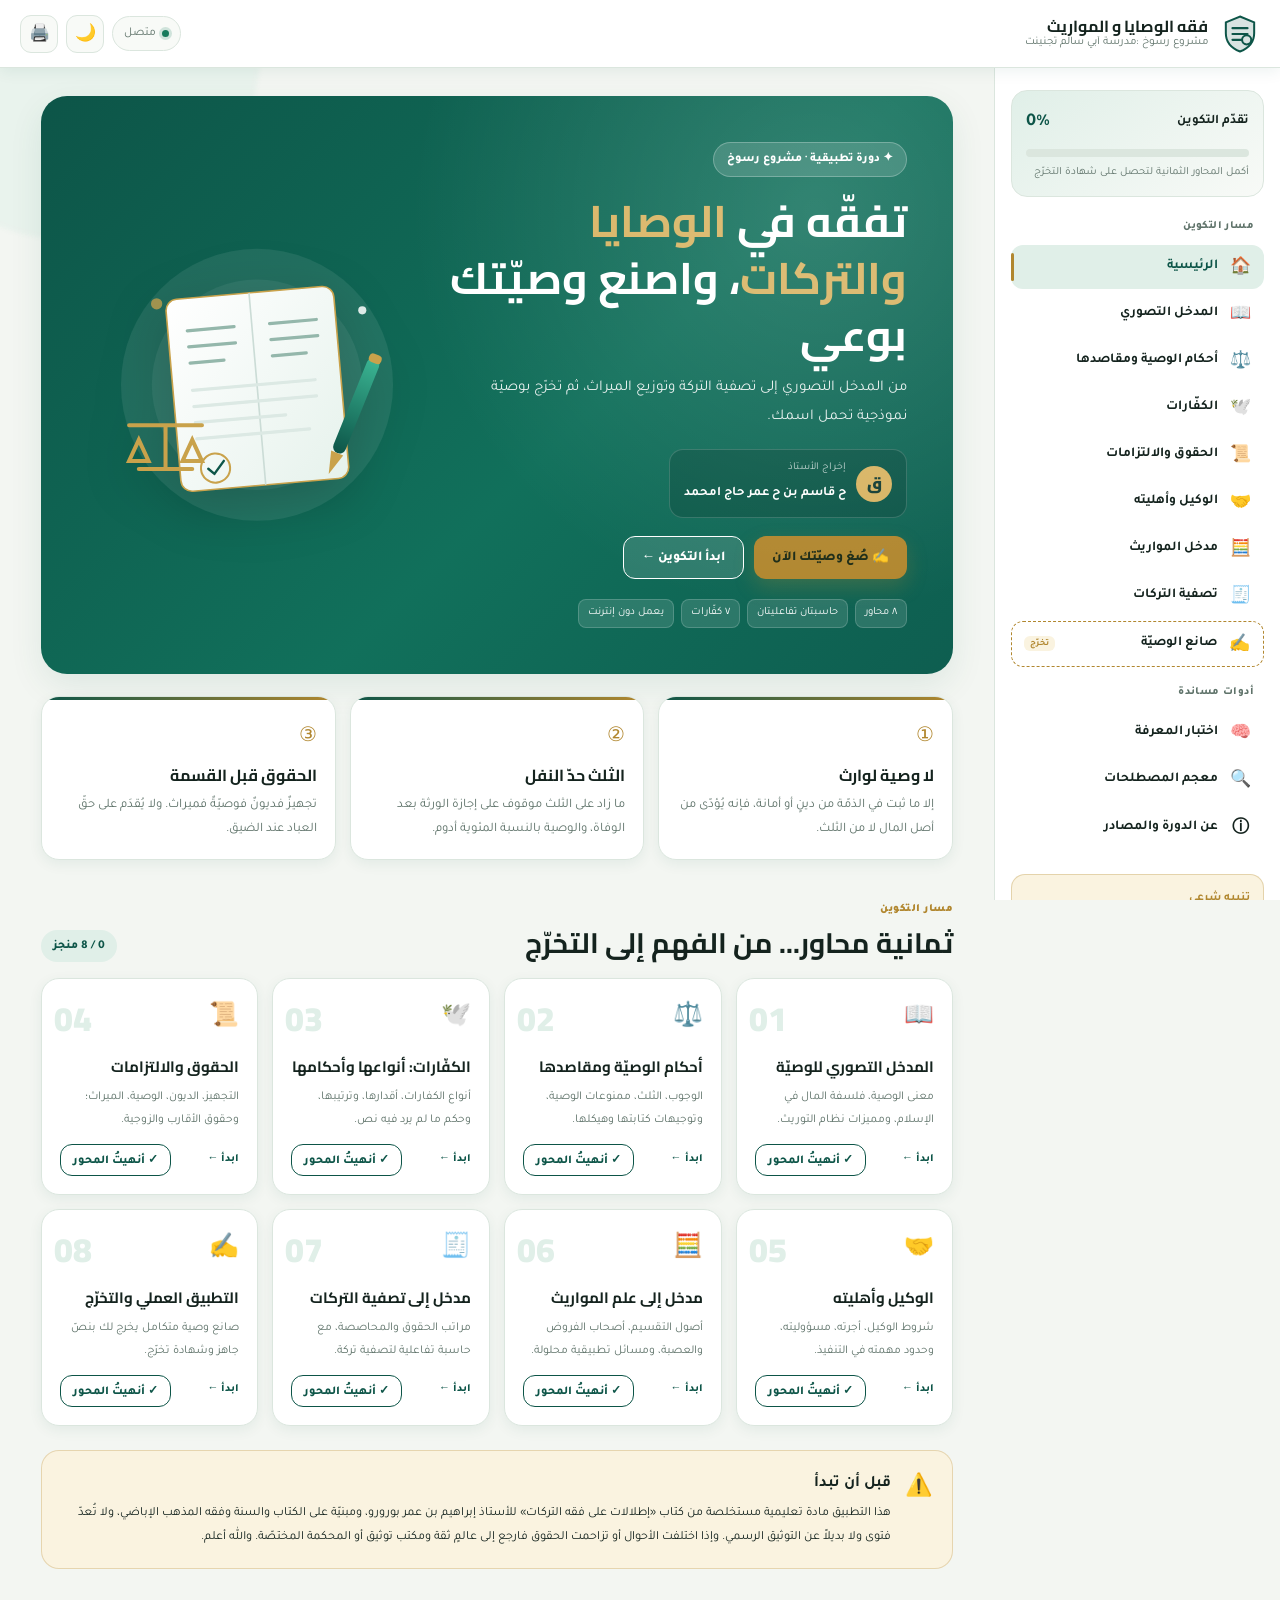
==== commit c70941ac: "إضافة مقرر تصفية التركات في ثمانية محاور موجزة" ====
--- a/DEPLOY_SINGLE_FILE/index.html
+++ b/DEPLOY_SINGLE_FILE/index.html
@@ -315,6 +315,14 @@
 .criteria-grid > div span { display: inline-grid; place-items: center; width: 34px; height: 34px; border-radius: 50%; background: var(--primary); color: #fff; font-weight: 900; }
 .criteria-grid strong { display: block; font-family: var(--font-head); font-size: 16px; margin: 8px 0 4px; color: var(--primary); }
 .criteria-grid p { font-size: 12.5px; color: var(--muted); margin: 0; }
+
+/* مقرر تصفية التركات في محاور موجزة */
+.syllabus-grid { display: grid; grid-template-columns: repeat(2, minmax(0, 1fr)); gap: 14px; }
+.syllabus-item { position: relative; background: var(--surface); border: 1px solid var(--border); border-radius: var(--radius); box-shadow: var(--shadow-sm); padding-block: 18px; padding-inline-end: 18px; padding-inline-start: 62px; min-height: 118px; }
+.syllabus-item > span { position: absolute; inset-block-start: 16px; inset-inline-start: 16px; width: 34px; height: 34px; border-radius: 10px; background: var(--primary-soft); color: var(--primary); display: grid; place-items: center; font-family: var(--font-head); font-weight: 900; font-size: 15px; }
+.syllabus-item h3 { font-family: var(--font-head); font-size: 15.5px; color: var(--primary); margin: 0 0 6px; }
+.syllabus-item p { margin: 0; font-size: 12.8px; line-height: 1.8; color: var(--muted); }
+.syllabus-note { margin-block-start: 12px; font-size: 12.5px; color: var(--muted); }
 
 .stair { display: flex; flex-direction: column; gap: 8px; max-width: 720px; }
 .stair-step { display: flex; align-items: center; gap: 14px; background: var(--surface); border: 1px solid var(--border); border-radius: 14px; padding: 12px 18px; margin-inline-start: calc(var(--i, 0) * 18px); box-shadow: var(--shadow-sm); }
@@ -517,7 +525,7 @@
   .brand-text strong { font-size: 13px; }
   .brand-mark { width: 32px; height: 32px; }
   .icon-btn { width: 34px; height: 34px; }
-  .quick-rules, .grid-2, .split, .split-cards, .feature-grid, .error-grid, .agent-grid, .glossary-grid, .source-list, .ban-grid, .criteria-grid, .flip-grid, .result-grid { grid-template-columns: 1fr; }
+  .quick-rules, .grid-2, .split, .split-cards, .feature-grid, .error-grid, .agent-grid, .glossary-grid, .source-list, .ban-grid, .criteria-grid, .syllabus-grid, .flip-grid, .result-grid { grid-template-columns: 1fr; }
   .module-grid, .structure-grid, .cases-grid, .tips-list { grid-template-columns: 1fr; }
   .hero { padding: 22px; border-radius: 20px; }
   .hero h1 { font-size: 25px; }
@@ -969,6 +977,19 @@
             </ul>
           </div>
         </div>
+
+        <div class="section-head"><div><span class="kicker">من الكتاب · ص ٥–٩</span><h2>مقرر تصفية التركات في محاور موجزة</h2></div><span class="counter">٨ محاور</span></div>
+        <div class="syllabus-grid">
+          <article class="syllabus-item"><span>١</span><h3>التركة: الحدّ والعناصر</h3><p>لغةً ما يتركه الإنسان بعد وفاته، واصطلاحاً كل ما يتركه الميت من أموال: أصولاً كالمباني والأراضي، ومنقولاتٍ كالدراهم وعروض التجارة، ومنافعَ وحقوقٍ كالإيجار والثمر والدَّين والرهن والشُّفعة والارتفاق والاستسقاء.</p></article>
+          <article class="syllabus-item"><span>٢</span><h3>لماذا تُصفَّى التركة؟</h3><p>لأن أموال الميت قد اختلطت بأموال الورثة أو الشركاء أو الزوجة فتُفرَز بالدليل؛ ولأن لكل حقٍّ مرتبةً لا تُجاوز؛ ولأن الديون قد تُحيط بالتركة؛ ولئلا يُخلط بين الواجب من أصل المال والنافل من الثلث.</p></article>
+          <article class="syllabus-item"><span>٣</span><h3>مراتب الحقوق الأربع</h3><p>كفنٌ وتجهيزٌ، فديونٌ ثابتة، فوصيّة، فميراث. قال القطب رحمه الله: «ويبدؤون من ماله بالكفن ثم الديون ثم الوصية ثم الميراث». فلا تُقدَّم القسمة على إخراج هذه الحقوق.</p></article>
+          <article class="syllabus-item"><span>٤</span><h3>التجهيز بالمعروف</h3><p>غسلٌ وتكفينٌ ونقلٌ ودفنٌ بحسب عرف البلد، من غير إسراف ولا تقتير، حتى ما يُدفع مقابل مكان الدفن. أمّا العزاء وقاعات القرّاء وتزيين القبور ونحوها فليس بعضها من التركة، بل يلزم من تسبّب فيه.</p></article>
+          <article class="syllabus-item"><span>٥</span><h3>قسما الديون وحالاتها</h3><p>ديون العباد ما ثبت في الذمّة بمعاوضة كالقرض والبيع، وديون الخالق حقوق الله في المال كالزكاة والحج والكفّارات والنذور، وتصل في الواقع إلى الفقراء والمساكين. إن اتسعت التركة أُخرجت كلها، وإن ضاق الحال قدُّمت ديون العباد.</p></article>
+          <article class="syllabus-item"><span>٦</span><h3>المحاصصة عند الضيق</h3><p>إن لم تتّسع التركة لديون العباد نفسها قُسِمت بينهم بنسبة كل دين إلى المجموع: معامل المحاصصة = التركة ÷ مجموع الديون. ومثال الكتاب: ٣٫٥٠٠٫٠٠٠ ÷ ٤٫٦٠٠٫٠٠٠ ≈ ٠٫٧٦٠٨٦، ولا شيء على الورثة بعد ذلك إلا إن تبرّعوا.</p></article>
+          <article class="syllabus-item"><span>٧</span><h3>تفعيل آية الدين</h3><p>يُستحبّ كتابة الدين بأجلٍ مسمّى وكاتبٍ عدل، وإملاءٍ من عليه الدين أو وليّه، وإشهادِ رجلين أو رجلٍ وامرأتين، ولا يُسأم من كتابة الصغير والكبير. ومن شرط النجاة من التبعات: التصريحُ بالدين، ومعرفةُ الورثة بما بأيديهم من مال الميت.</p></article>
+          <article class="syllabus-item"><span>٨</span><h3>حدّ مسؤولية الورثة</h3><p>لا يُلزَم الورثة بما لم يعلموه من ديون وأمانات، إلا إن تربّعوا في مال الميت أو أحيَ عليه صاحبه الدعوة. والزكاة لا تُصرف في تنفيذ الوصية؛ فهي جُعلت لسدّ حاجات الأحياء لا الأموات. راجع أهل العلم عند التزاحم.</p></article>
+        </div>
+        <p class="syllabus-note">هذا المقرر مستخلص من «الباب الأول: التركة» ومباحث الديون في كتاب «إطلالات على فقه التركات»، ومبنيّ على مراتب الحقوق المعتمدة في المذهب الإباضي. والله أعلم.</p>
 
         <div class="section-head"><div><span class="kicker">أداة تفاعلية</span><h2>حاسبة تصفية التركة</h2></div><span class="counter">تجريبية · تعليمية</span></div>
         <div class="card calculator">
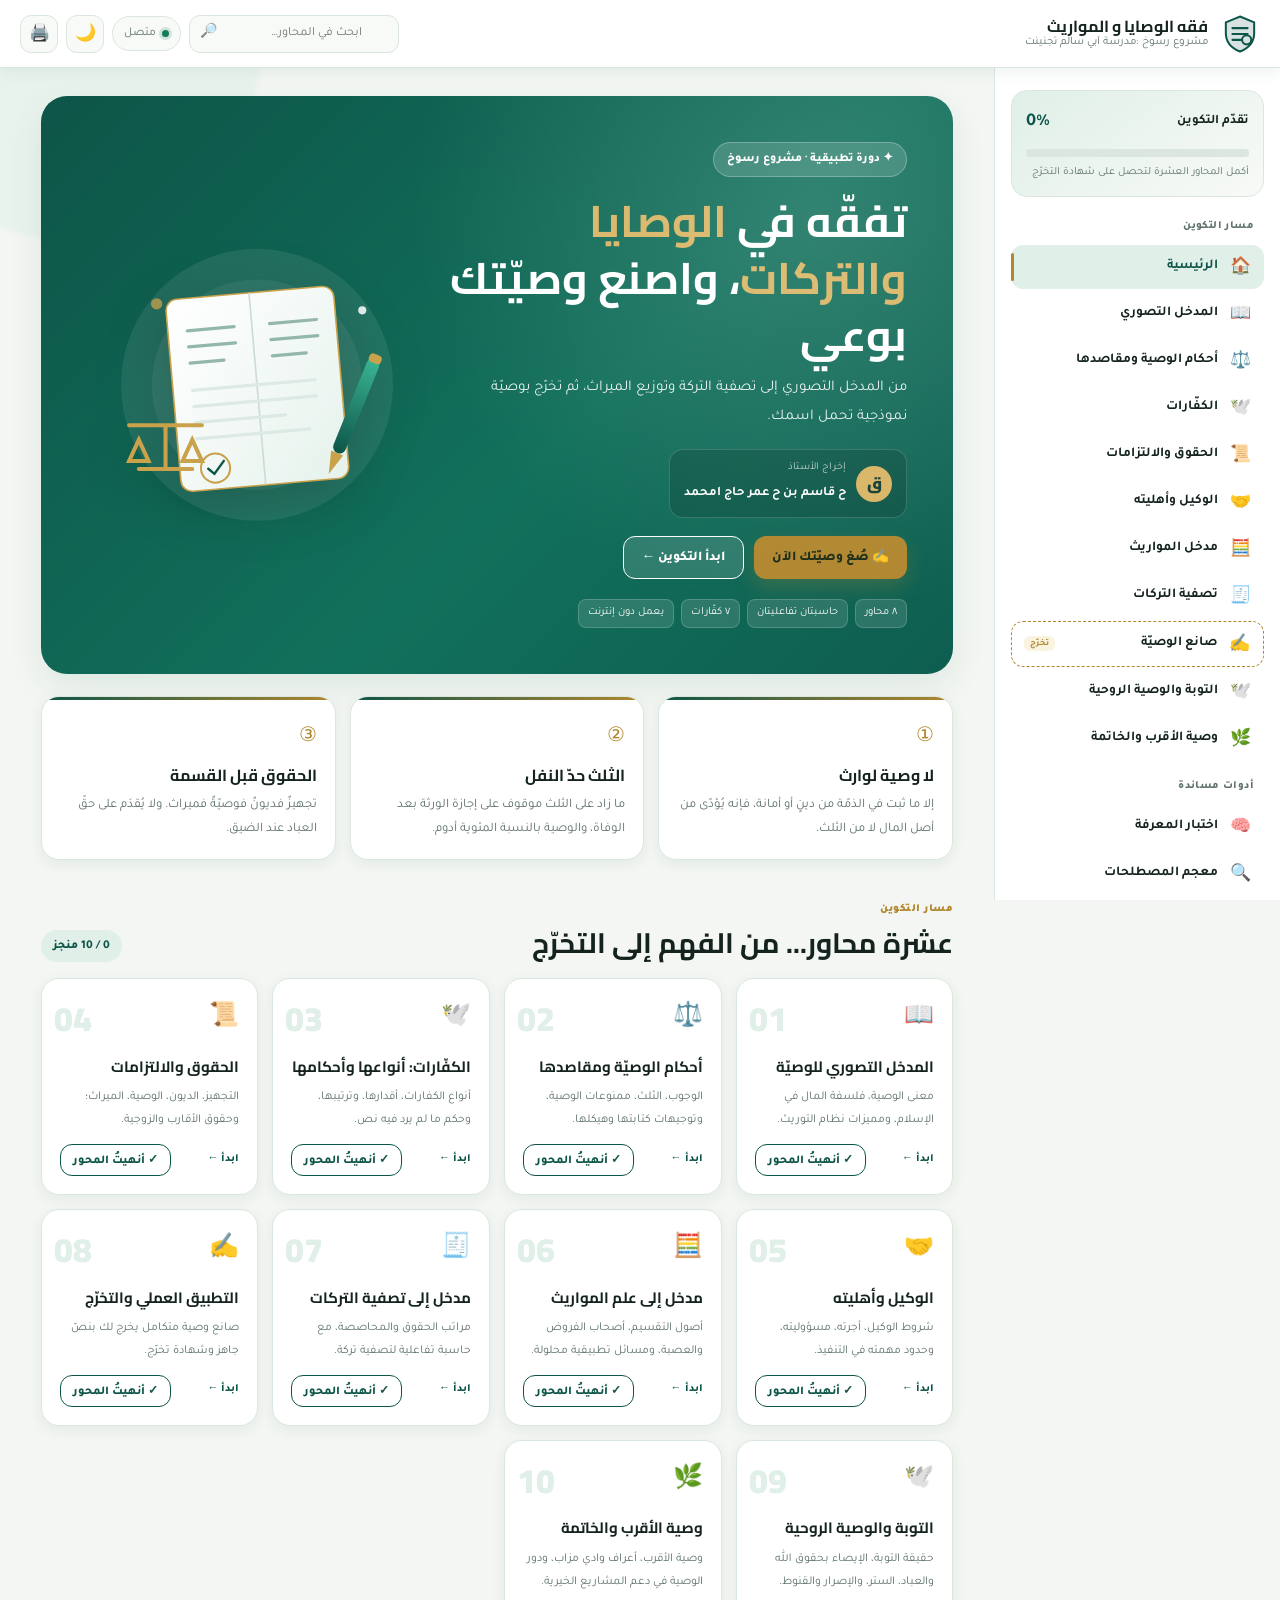
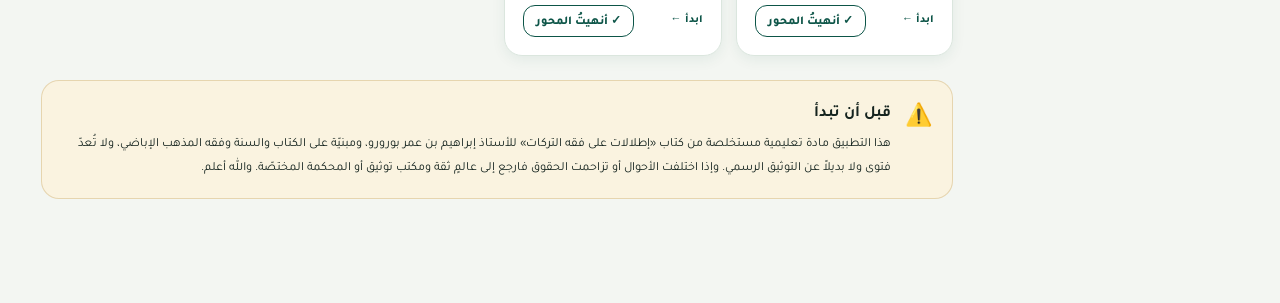
==== commit 05090c3b: "تحديث التطبيق: عشرة محاور وبحث وحاسبة الوصية النسبية واختبار ٢٥ سؤالاً" ====
--- a/DEPLOY_SINGLE_FILE/index.html
+++ b/DEPLOY_SINGLE_FILE/index.html
@@ -3,7 +3,7 @@
 <head>
   <meta charset="UTF-8">
   <meta name="viewport" content="width=device-width, initial-scale=1, viewport-fit=cover">
-  <title>إطلالات على فقه التركات | مشروع رسوخ — مدرسة أبي سالم تجنيت</title>
+  <title>فقه الوصايا والمواريث | مشروع رسوخ — مدرسة أبي سالم تجنينت</title>
   <meta name="description" content="تطبيق تكويني تفاعلي يعمل دون إنترنت في فقه الوصايا والمواريث وتصفية التركات: أحكام ومقاصد، كفارات، حقوق والتزامات، وكيل الوصية، مدخل المواريث، حاسبة التركات، وصانع وصية نموذجية مع شهادة تخرج.">
   <meta name="keywords" content="فقه التركات, الوصية الشرعية, المواريث, تصفية التركات, الكفارات, مشروع رسوخ, مدرسة أبي سالم تجنيت, ح قاسم بن ح عمر حاج امحمد">
   <meta name="theme-color" content="#0d5548">
@@ -487,6 +487,60 @@
 .toast.show { opacity: 1; transform: none; }
 .noscript { position: fixed; inset: 0; display: grid; place-items: center; background: var(--bg); color: var(--ink); z-index: 300; font-size: 18px; }
 
+/* ============ بحث الموقع ============ */
+.search-wrap { position: relative; display: flex; align-items: center; }
+.search-wrap input {
+  width: 210px; height: 38px; padding: 0 36px 0 12px; border-radius: 11px;
+  border: 1px solid var(--border); background: var(--surface-3); color: var(--ink); font-size: 12.5px; transition: .2s;
+}
+.search-wrap input:focus { width: 270px; border-color: var(--primary-2); outline: none; background: var(--surface); box-shadow: 0 0 0 3px var(--primary-soft); }
+.search-ico { position: absolute; inset-inline-end: 11px; font-size: 14px; pointer-events: none; opacity: .7; }
+.search-results {
+  position: absolute; inset-block-start: 45px; inset-inline-end: 0; width: min(430px, 88vw); max-height: 420px; overflow: auto;
+  background: var(--surface); border: 1px solid var(--border); border-radius: 15px; box-shadow: var(--shadow); padding: 8px; z-index: 100;
+}
+.search-results[hidden] { display: none; }
+.search-result { display: block; width: 100%; text-align: start; border: 0; background: transparent; color: var(--ink); padding: 9px 11px; border-radius: 10px; font-size: 13px; }
+.search-result:hover, .search-result:focus { background: var(--primary-soft); }
+.search-result small { display: block; color: var(--muted); font-size: 11px; line-height: 1.6; margin-block-start: 2px; }
+.search-empty { padding: 14px; text-align: center; color: var(--muted); font-size: 13px; }
+
+/* ============ المحور التاسع: التوبة ============ */
+.grid-3 { display: grid; grid-template-columns: repeat(3, 1fr); gap: 14px; }
+.tawba-flow { display: grid; grid-template-columns: repeat(4, 1fr); gap: 10px; }
+.tawba-step {
+  display: flex; flex-direction: column; align-items: flex-start; gap: 2px; text-align: start;
+  background: var(--surface); border: 1px solid var(--border); border-radius: 15px; padding: 14px;
+  color: var(--ink); transition: .2s; box-shadow: var(--shadow-sm);
+}
+.tawba-step:hover { transform: translateY(-3px); border-color: var(--gold); }
+.tawba-step.active { background: linear-gradient(145deg, var(--primary-soft), var(--surface)); border-color: var(--primary-2); }
+.tawba-step span { font-family: var(--font-head); font-size: 19px; color: var(--gold); font-weight: 900; }
+.tawba-step strong { font-size: 15px; font-family: var(--font-head); }
+.tawba-step small { font-size: 11.5px; color: var(--muted); line-height: 1.7; }
+.tawba-detail { margin-block-start: 12px; border-inline-start: 4px solid var(--gold); }
+.tawba-detail h3 { margin: 0 0 6px; color: var(--primary); font-family: var(--font-head); font-size: 17px; }
+.tawba-detail p { margin: 0; font-size: 14px; }
+.risk-card { border-block-start: 3px solid var(--gold); }
+.risk-ico { font-size: 24px; }
+
+/* ============ المحور العاشر: الأقرب والأعراف ============ */
+.custom-accordion { display: grid; gap: 10px; }
+.custom-accordion details {
+  background: var(--surface); border: 1px solid var(--border); border-radius: 14px;
+  padding: 0 16px; box-shadow: var(--shadow-sm); overflow: hidden;
+}
+.custom-accordion details[open] { border-color: var(--primary-2); }
+.custom-accordion summary {
+  cursor: pointer; font-weight: 800; font-family: var(--font-head); font-size: 14.5px;
+  padding: 14px 0; color: var(--primary); list-style: none; display: flex; align-items: center; gap: 10px;
+}
+.custom-accordion summary::-webkit-details-marker { display: none; }
+.custom-accordion summary::before { content: "＋"; color: var(--gold); font-size: 17px; }
+.custom-accordion details[open] summary::before { content: "－"; }
+.custom-accordion details > div { padding: 0 0 16px 26px; font-size: 13.5px; color: var(--ink); line-height: 1.9; }
+.final-callout { border-inline-start-color: var(--gold); background: linear-gradient(120deg, var(--gold-soft), var(--surface)); }
+
 /* ============ الطباعة ============ */
 @media print {
   :root { --surface: #fff; --ink: #111; --border: #ccc; --shadow: none; --shadow-sm: none; }
@@ -515,8 +569,11 @@
   .sidebar.open { transform: translateX(0); }
   .drawer-overlay.show { display: block; position: fixed; inset: 0; background: rgba(0,0,0,.42); z-index: 70; }
   .main { margin-inline-start: 0; }
-  .calc-grid, .form-grid, .about-grid { grid-template-columns: 1fr; }
+  .calc-grid, .form-grid, .about-grid, .grid-3 { grid-template-columns: 1fr; }
+  .tawba-flow { grid-template-columns: repeat(2, 1fr); }
   .net-pill { display: none; }
+  .search-wrap input { width: 150px; }
+  .search-wrap input:focus { width: 190px; }
 }
 @media (max-width: 680px) {
   body { font-size: 15px; }
@@ -525,7 +582,9 @@
   .brand-text strong { font-size: 13px; }
   .brand-mark { width: 32px; height: 32px; }
   .icon-btn { width: 34px; height: 34px; }
-  .quick-rules, .grid-2, .split, .split-cards, .feature-grid, .error-grid, .agent-grid, .glossary-grid, .source-list, .ban-grid, .criteria-grid, .syllabus-grid, .flip-grid, .result-grid { grid-template-columns: 1fr; }
+  .quick-rules, .grid-2, .grid-3, .split, .split-cards, .feature-grid, .error-grid, .agent-grid, .glossary-grid, .source-list, .ban-grid, .criteria-grid, .syllabus-grid, .flip-grid, .result-grid, .tawba-flow { grid-template-columns: 1fr; }
+  .search-wrap input, .search-wrap input:focus { width: 118px; }
+  .search-results { inset-inline-end: -46px; }
   .module-grid, .structure-grid, .cases-grid, .tips-list { grid-template-columns: 1fr; }
   .hero { padding: 22px; border-radius: 20px; }
   .hero h1 { font-size: 25px; }
@@ -566,6 +625,11 @@
       </div>
     </div>
     <div class="top-actions">
+      <div class="search-wrap" role="search">
+        <input id="siteSearch" type="search" placeholder="ابحث في المحاور…" aria-label="بحث في محاور التطبيق" autocomplete="off">
+        <span class="search-ico" aria-hidden="true">🔎</span>
+        <div class="search-results" id="searchResults" hidden></div>
+      </div>
       <span class="net-pill" id="netPill" title="حالة الاتصال"><i></i><span>متصل</span></span>
       <button class="icon-btn" id="themeBtn" aria-label="تبديل الوضع الليلي" title="الوضع الليلي">🌙</button>
       <button class="icon-btn" id="printBtn" aria-label="طباعة الصفحة" title="طباعة">🖨️</button>
@@ -581,7 +645,7 @@
       <div class="side-progress">
         <div class="side-progress-top"><span>تقدّم التكوين</span><strong id="sidePct">0%</strong></div>
         <div class="progress-track"><div class="progress-fill" id="sideBar"></div></div>
-        <small id="sideHint">أكمل المحاور الثمانية لتحصل على شهادة التخرّج</small>
+        <small id="sideHint">أكمل المحاور العشرة لتحصل على شهادة التخرّج</small>
       </div>
 
       <div class="nav-label">مسار التكوين</div>
@@ -594,6 +658,8 @@
       <button class="nav-item" data-page="mirath"><span class="nav-ico">🧮</span><span>مدخل المواريث</span></button>
       <button class="nav-item" data-page="tafdiya"><span class="nav-ico">🧾</span><span>تصفية التركات</span></button>
       <button class="nav-item nav-special" data-page="builder"><span class="nav-ico">✍️</span><span>صانع الوصيّة</span><em>تخرّج</em></button>
+      <button class="nav-item" data-page="spiritual"><span class="nav-ico">🕊️</span><span>التوبة والوصية الروحية</span></button>
+      <button class="nav-item" data-page="customs"><span class="nav-ico">🌿</span><span>وصية الأقرب والخاتمة</span></button>
 
       <div class="nav-label">أدوات مساندة</div>
       <button class="nav-item" data-page="quiz"><span class="nav-ico">🧠</span><span>اختبار المعرفة</span></button>
@@ -664,7 +730,7 @@
         </div>
 
         <div class="section-head">
-          <div><span class="kicker">مسار التكوين</span><h2>ثمانية محاور... من الفهم إلى التخرّج</h2></div>
+          <div><span class="kicker">مسار التكوين</span><h2>عشرة محاور... من الفهم إلى التخرّج</h2></div>
           <span class="counter" id="homeCounter">٠ / ٨ منجز</span>
         </div>
         <div class="module-grid" id="moduleGrid"></div>
@@ -1111,9 +1177,136 @@
 
         <div class="notice">
           <span class="notice-ico">✍️</span>
-          <div><strong>شهادة التخرّج</strong><p>تُمنح الشهادة بعد إنشاء الوصية واستكمال المحاور الثمانية. احتفظ بنسخة منها ومن نصّ الوصية، وراجع جهة التوثيق المختصّة لتصير الوصية قابلة للتنفيذ قانوناً.</p></div>
+          <div><strong>شهادة التخرّج</strong><p>تُمنح الشهادة بعد إنشاء الوصية واستكمال المحاور العشرة. احتفظ بنسخة منها ومن نصّ الوصية، وراجع جهة التوثيق المختصّة لتصير الوصية قابلة للتنفيذ قانوناً.</p></div>
         </div>
         <div class="page-nav"><button class="btn btn-ghost" data-go="tafdiya">← تصفية التركات</button><button class="btn btn-primary" data-go="quiz">اختبر معرفتك ←</button></div>
+      </section>
+
+      <!-- ================= 9. التوبة والوصية الروحية ================= -->
+      <section class="page" id="spiritual">
+        <div class="page-head">
+          <span class="kicker">المحور التاسع</span>
+          <h2>التوبة والوصية الروحية</h2>
+          <p>الجوهر قبل الصيغة: ما يمحو الذنب هو التوبة، والوصية وسيلةٌ لأداء الحقوق لا ضمانٌ للنجاة.</p>
+        </div>
+
+        <div class="callout">
+          <strong>قاعدة هذا المحور</strong>
+          <p>ما يرجوه الموصي هو رضوان الله، وهذا لا يتحقق إلا بمغفرة الذنوب والتوبة عليه. فالتوبة أولُ ما يبادر إليه الموصي قبل كتابة أي حرف من وصيته؛ فالوصية مع الإصرار على المعصية عملٌ غير صالح لا يُقبل.</p>
+        </div>
+
+        <div class="grid-2">
+          <div class="card accent-card">
+            <h3>الإيصاء بحقوق الله والعباد</h3>
+            <p>يجب على المسلم أن يُوصي بما تعلّق بذمته من حقوق الله: فريضة الحج، أو النذر، أو الكفارة، أو زكاة مال، إذا قصّر في أدائها أو لم يتمكن بلا تقصير.</p>
+            <p>ويجب كذلك الإيصاء بحقوق العباد: دينٌ، أو أمانة، أو ضمانُ إتلافٍ أو سرقةٍ أو مظلمةٍ، مع التوبة النصوح والمحاللة لصاحب المظلمة.</p>
+            <div class="mini-note">ويكون الإيصاء على نية الصفة المرحلية المؤقتة؛ فمتى استطاع أداءها في حياته بادر إليها، ولا يتركها للورثة متهاوناً.</div>
+          </div>
+          <div class="card">
+            <h3>هل يُنتفع بأجور الأعمال بعد الموت؟</h3>
+            <p>نعم، لمن مات موفياً بدين الله تائباً راجعاً إليه: ﴿إِنَّا نَحْنُ نُحْيِي الْمَوْتَىٰ وَنَكْتُبُ مَا قَدَّمُوا وَآثَارَهُمْ﴾ [يس ١٢]. وأمّا ﴿وَأَن لَّيْسَ لِلْإِنسَانِ إِلَّا مَا سَعَىٰ﴾ فهي عامةٌ مخصوصةٌ بالسنة الصحيحة.</p>
+            <div class="hadith"><p>«إن الله تصدّق عليكم عند وفاتكم بثلث أموالكم زيادةً في أعمالكم».</p><small>رواه ابن ماجة</small></div>
+            <div class="hadith"><p>«إذا مات ابن آدم انقطع عمله إلا من ثلاث: صدقةٌ جارية، أو علمٌ يُنتفع به، أو ولدٌ صالحٌ يدعو له».</p><small>رواه مسلم</small></div>
+          </div>
+        </div>
+
+        <div class="section-head"><div><span class="kicker">اضغط لتفاصيل كل خطوة</span><h2>حقيقة التوبة النصوح</h2></div><span class="counter">٤ خطوات متلازمة</span></div>
+        <div class="tawba-flow" id="tawbaFlow">
+          <button class="tawba-step active" type="button" data-t="ندمٌ"><span>١</span><strong>الندم</strong><small>شعورٌ بالتقصير في جنب الله</small></button>
+          <button class="tawba-step" type="button" data-t="إقلاعٌ"><span>٢</span><strong>الإقلاع</strong><small>ترك الذنب وقطع الإصرار</small></button>
+          <button class="tawba-step" type="button" data-t="استغفارٌ"><span>٣</span><strong>الاستغفار</strong><small>رجوعٌ واعترافٌ بين يديه</small></button>
+          <button class="tawba-step" type="button" data-t="استقامة"><span>٤</span><strong>الاستقامة</strong><small>صدقٌ في الالتزام والعمل الصالح</small></button>
+        </div>
+        <div class="card tawba-detail" id="tawbaDetail" aria-live="polite"></div>
+
+        <div class="section-head"><div><span class="kicker">مواطن دقيقة</span><h2>الإصرار، القنوط، والستر</h2></div></div>
+        <div class="grid-3">
+          <div class="card risk-card">
+            <span class="risk-ico">⚠️</span><h3>خطر الإصرار</h3>
+            <p>التمادي على الذنب والإقامة عليه يُطبع على القلب، ويجعله منافياً للتقوى وصفات المتقين. قال تعالى: ﴿بَلْ رَانَ عَلَىٰ قُلُوبِهِم مَّا كَانُوا يَكْسِبُونَ﴾.</p>
+            <div class="mini-note">﴿وَالَّذِينَ إِذَا فَعَلُوا فَاحِشَةً أَوْ ظَلَمُوا أَنفُسَهُمْ ذَكَرُوا اللَّهَ فَاسْتَغْفَرُوا لِذُنُوبِهِمْ وَلَمْ يُصِرُّوا عَلَىٰ مَا فَعَلُوا وَهُمْ يَعْلَمُونَ﴾.</div>
+          </div>
+          <div class="card risk-card">
+            <span class="risk-ico">🌅</span><h3>خطر القنوط</h3>
+            <p>لا يجوز للمذنب أن ييأس من رحمة الله مهما أكثر السيئات؛ بل عليه أن يرجع تائباً منيباً معترفاً نادماً.</p>
+            <div class="mini-note">﴿قُلْ يَا عِبَادِيَ الَّذِينَ أَسْرَفُوا عَلَىٰ أَنفُسِهِمْ لَا تَقْنَطُوا مِن رَّحْمَةِ اللَّهِ﴾ [الزمر ٥٣]. بل يبدّل الله سيئاتهم حسنات.</div>
+          </div>
+          <div class="card risk-card">
+            <span class="risk-ico">🤫</span><h3>الستر على العاصي</h3>
+            <p>من فقه التوبة ألا يُفشي العاصي ذنبه، وألا يكشف غيرُه ما علمه من معصيته، لأن في ذلك تعريضاً للتهمة ونشراً للفاحشة.</p>
+            <div class="mini-note">﴿إِنَّ الَّذِينَ يُحِبُّونَ أَن تَشِيعَ الْفَاحِشَةُ فِي الَّذِينَ آمَنُوا لَهُمْ عَذَابٌ أَلِيمٌ﴾ [النور ١٩].</div>
+          </div>
+        </div>
+
+        <div class="section-head"><div><span class="kicker">متى يُرفع الستر؟</span><h2>استثناءات الإعلان بالتوبة</h2></div></div>
+        <div class="card">
+          <ul class="check-list">
+            <li>إذا كانت المعصية <strong>في العلن</strong>؛ فإن إعلان التوبة يكون جبراً لما أُفسد في العلن.</li>
+            <li>إذا <strong>اشترك آخرون</strong> في اقترافها؛ فإن توبته تُعلَن لهم.</li>
+            <li>إذا <strong>ترتبت عليها مظالم للعباد</strong>؛ فيلزم إعلان التوبة لأولئك مع ردّ المظالم، تبرئةً لذمته وصوناً لعرضه.</li>
+          </ul>
+          <div class="hadith"><p>«الذنب ذنبان: ذنب بين العبد وربه، وذنب بين العبد وصاحبه. أما الذي بين العبد وربه فمن تاب منه كمن لا ذنب له، والذي بين العبد وصاحبه فلا توبة منه حتى يردّ المظالم».</p><small>رواه الإمام الربيع بن حبيب</small></div>
+        </div>
+        <div class="page-nav"><button class="btn btn-ghost" data-go="builder">← صانع الوصيّة</button><button class="btn btn-primary" data-go="customs">المحور التالي: وصية الأقرب والخاتمة ←</button></div>
+      </section>
+
+      <!-- ================= 10. وصية الأقرب والخاتمة ================= -->
+      <section class="page" id="customs">
+        <div class="page-head">
+          <span class="kicker">المحور العاشر</span>
+          <h2>وصية الأقرب والخاتمة</h2>
+          <p>أوجب الوصايا، ثم أعرافٌ متوارَثةٌ تُوجَّه بالمقصد، ثم دورُ الوصية في إحياء المشاريع الخيرية.</p>
+        </div>
+
+        <div class="section-head"><div><span class="kicker">فرضٌ بكتاب الله</span><h2>وصية الأقرب</h2></div><span class="counter">أوجب الوصايا</span></div>
+        <div class="grid-2">
+          <div class="card accent-card">
+            <h3>التعريف والدليل</h3>
+            <p>نصيبٌ من المال يوصي به المسلم ليُعطى بعد موته لأقاربه الذين لا يرثونه. ثبتت بنصّ القرآن: ﴿كُتِبَ عَلَيْكُمْ إِذَا حَضَرَ أَحَدَكُمُ الْمَوْتُ إِن تَرَكَ خَيْرًا الْوَصِيَّةُ لِلْوَالِدَيْنِ وَالْأَقْرَبِينَ بِالْمَعْرُوفِ حَقًّا عَلَى الْمُتَّقِينَ﴾.</p>
+            <p>وقوله «كُتِب» بمعنى فُرض، وخُتمت الآية بـ«حقّاً على المتقين». وحديث «لا وصية لوارث» خصّ من يرث، وبقي وجوبها لمن لا يرث.</p>
+            <div class="mini-note">قال القطب: «وإنّ وصية الأقرب واجبة، فمن لم يوصِ بها وقد ترك خيراً هلك»، أي ختم عمله بمعصية.</div>
+          </div>
+          <div class="card">
+            <h3>لمن تُصرف؟ وكيف تُقسَم؟</h3>
+            <ul class="check-list">
+              <li>الوالدان إن كانا مسلمين فهما يرثان فلا وصية لهما؛ وإن لم يكونا مسلمين أو منعَهما مانعٌ جازت لهما الوصية.</li>
+              <li>يُعمَّم القول عند كثير من العلماء لكل من أدلى إلى الموصي بنسبٍ ورحمٍ، من الفروع والأصول، ولا يُقاس بالميراث.</li>
+              <li>تُقسَم بالسوية: لا فرق بين ذكر وأنثى، ولا بين قريب وبعيد، ولا بين صغير وكبير، ولا بين غني وفقير.</li>
+              <li>إن لم تكفِ لجميع الأقارب قُسمت على الأقرب، وتُقطع إذا انتهت إلى حدٍ يُنتفع به.</li>
+              <li>المستحسن عند القطب الإيصاءُ بشيء من الأصول: «فالأرض أولى ثم الدار ونحوها ثم الشجر والنخل».</li>
+            </ul>
+          </div>
+        </div>
+
+        <div class="section-head"><div><span class="kicker">جرب بنفسك</span><h2>حاسبة قسمة وصية الأقرب</h2></div></div>
+        <div class="card calculator">
+          <div class="calc-grid">
+            <label>مبلغ الوصية للأقرب (دج)<input type="number" id="relativeAmount" min="0" step="1000" value="100000"></label>
+            <label>عدد الأقارب المستحقين<input type="number" id="relativeCount" min="1" step="1" value="5"></label>
+          </div>
+          <div class="calc-result" id="relativeResult" aria-live="polite"></div>
+          <div class="mini-note">الحساب تعليميّ على القول بالتسوية؛ وبيانُ من يُعدّ قريباً ومقدارُ ما يُجزئ من الوصية يُرجَع فيه إلى أهل العلم.</div>
+        </div>
+
+        <div class="section-head"><div><span class="kicker">من واقع المجتمع</span><h2>مسائل من عُرف أهل وادي مزاب</h2></div></div>
+        <div class="custom-accordion">
+          <details open><summary>١ · وصية الوالدين للولد البالغ</summary><div>تُكتب عند بلوغ سنّ التكليف، ويسمّونها «وصية الوالدين». حكمها غير واجب، بل مستحسَنةٌ تربوية: تعليمٌ للولد بوجوب الوصية، وتذكيرٌ بصفحته البيضاء، وتوطينٌ على الاستقامة. وهي تبرّعٌ من الوالدين لأن الولد لا مال له ولا تباعة؛ وتكون واجبةً على البالغ إن كان له مال. ولا بدّ أن يجلس الوالدان معه ليبيّنا له المقصد.</div></details>
+          <details><summary>٢ · الوصية لشاهدي الجنازة وعشاء القبر</summary><div>كتوزيع التمر أو الخبز أو شيء من النقود على من شهد الجنازة، و«عشاء القبر» وجبةٌ يُدعى إليها من شهدها. مقصدها البرّ والإحسان والصلة، ولا حرج فيها ما لم تعارض الشرع.</div></details>
+          <details><summary>٣ · عشاء قرّاء القرآن</summary><div>وصيةٌ بوجبات عشاء لمن يقرأ ما تيسّر من القرآن في ليالٍ معدودة. قد يظنّها بعضُهم من إطعام المعزّين، وهي في الواقع تُصرَف من مال الموصي، فالفرق بينهما فارق.</div></details>
+          <details><summary>٤ · شاة فكّ الأعضاء</summary><div>صدقةٌ وقربةٌ يُقصد بها العوض عن عتق الرقبة نفلاً، لا كفارةً. تُعطى لثلاثة متولّين فصاعداً إلى ثمانية عند القطب. <strong>تنبيه:</strong> ليس للميت قيدٌ تُفكّه هذه الشاة؛ فالمصير يتقرّر بما قدّمه في حياته من استقامة وتوبة، لا بالوصية مهما كثُرت.</div></details>
+          <details><summary>٥ · شاة القرعات</summary><div>مقدارٌ من اللحم يُوزَّع هديةً للخلطاء من أقارب وجيران وشركاء ومعاشرين، رمزاً لطلب الصفح عمّا عسى أن يكون من تقصير. أمّا إذا ثبتت مظلمةٌ لأحدهم وجب بعد التوبة محاللته وردّ مظلمته، ولا يُغنيه لحمٌ يُهدى بعد موته مع إصراره على الظلم.</div></details>
+          <details><summary>٦ · التنصّل والتكفير والاحتياط</summary><div>كالوصية بدينار الفراش، ودية قصّ اللحية والناصية، واحتياط الزكاة، والتنصّل من أموال الناس، والكفّارات المغلّظات والمرسلات. ولا يُفضح الموصي نفسه بذكر سببها، بل يقول: «وأوصيتُ بكذا وكذا للفقراء والمساكين».</div></details>
+          <details><summary>٧ · الوصية للضعفاء والمساكين</summary><div>تُصرَف للفقراء والمساكين وذوي الحاجة، تتجاوب مع آيات الإنفاق: ﴿وَآتَى الْمَالَ عَلَىٰ حُبِّهِ ذَوِي الْقُرْبَىٰ وَالْيَتَامَىٰ وَالْمَسَاكِينَ﴾. قال تعالى: ﴿وَالَّذِينَ فِي أَمْوَالِهِمْ حَقٌّ لِّلسَّائِلِ وَالْمَحْرُومِ﴾.</div></details>
+        </div>
+
+        <div class="section-head"><div><span class="kicker">الخاتمة</span><h2>إحياء دور الوصية في المجتمع</h2></div></div>
+        <div class="grid-3">
+          <div class="card"><span class="q-ico">١</span><h3>أخرجها في الحياة</h3><p>كانت وصايا المحسنين منشأً لكثير من الأوقاف، ومورداً لدعم الدعوة والقرآن وعلوم الدين. ونحن أبناء هذا الزمان، مسؤولون عن بناء هذا الدور من جديد كلٌّ بما يستطيع.</p></div>
+          <div class="card"><span class="q-ico">٢</span><h3>اجعل لها نصيباً معتبراً</h3><p>ليُفرض جزءٌ معتبرٌ من ثلث التركة لدعم المشاريع الخيرية: المنشآت الدينية والاجتماعية والمؤسسات التعليمية؛ فالإنفاق عليها من الصدقة الجارية، وهو إنفاقٌ في صميم رسالة الإسلام.</p></div>
+          <div class="card"><span class="q-ico">٣</span><h3>أشهد الورثة وأعلِمهم</h3><p>أفضل صيغة لدعم المشاريع بالثلث: إخراج ذلك في حال الحياة، وإشهاد الورثة على الوصية وإعلامهم بها، حتى لا يكون عدم علمهم ذريعةً لإنكارها أو التملّص منها.</p></div>
+        </div>
+        <div class="callout final-callout"><strong>الخلاصة</strong><p>الوصية قربةٌ وطاعة، وسيلةٌ لأداء الحقوق، وامتدادٌ للأجر بعد الموت. لكنها لا تصلح الآخرة وحدها؛ فالاستقامة والتوبة مع الوصية الصالحة هي السبيل، قال تعالى: ﴿إِنَّ الْحَسَنَاتِ يُذْهِبْنَ السَّيِّئَاتِ﴾.</p></div>
+        <div class="page-nav"><button class="btn btn-ghost" data-go="spiritual">← التوبة والوصية الروحية</button><button class="btn btn-primary" data-go="quiz">اختبر معرفتك ←</button></div>
       </section>
 
       <!-- ================= الاختبار ================= -->
@@ -1121,7 +1314,7 @@
         <div class="page-head">
           <span class="kicker">أداة مساندة</span>
           <h2>اختبار المعرفة</h2>
-          <p>ثمانية عشر سؤالاً من نصوص الكتاب، مع تعقيبٍ يوضّح كل إجابة.</p>
+          <p>خمسة وعشرون سؤالاً من نصوص الكتاب، مع تعقيبٍ يوضّح كل إجابة.</p>
         </div>
         <div class="card quiz-intro" id="quizIntro">
           <span class="quiz-emoji">🧠</span>
@@ -1182,17 +1375,17 @@
    ============================================================ */
 
 const APP_INFO = {
-  title: "إطلالات على فقه التركات",
+  title: "فقه الوصايا والمواريث",
   subtitle: "دورة تكوينية تفاعلية في الوصايا والمواريث وتصفية التركات",
   school: "مدرسة أبي سالم تجنيت",
   project: "مشروع رسوخ",
   presenter: "ح قاسم بن ح عمر حاج امحمد",
   author: "إبراهيم بن عمر بورورو",
   madhhab: "المذهب الإباضي",
-  version: "1.0.0"
+  version: "1.1.0"
 };
 
-/* المحاور الثمانية */
+/* المحاور العشرة */
 const MODULES = [
   { id: "concept", n: "01", icon: "📖", title: "المدخل التصوري للوصيّة", short: "التعريف والمشروعية والمقاصد", desc: "معنى الوصية، فلسفة المال في الإسلام، ومميزات نظام التوريث." },
   { id: "rules", n: "02", icon: "⚖️", title: "أحكام الوصيّة ومقاصدها", short: "الحكم والحدود والتوجيهات", desc: "الوجوب، الثلث، ممنوعات الوصية، وتوجيهات كتابتها وهيكلها." },
@@ -1201,7 +1394,9 @@
   { id: "agent", n: "05", icon: "🤝", title: "الوكيل وأهليته", short: "من ينفّذ الوصية", desc: "شروط الوكيل، أجرته، مسؤوليته، وحدود مهمته في التنفيذ." },
   { id: "mirath", n: "06", icon: "🧮", title: "مدخل إلى علم المواريث", short: "الفروض والعصبة", desc: "أصول التقسيم، أصحاب الفروض والعصبة، ومسائل تطبيقية محلولة." },
   { id: "tafdiya", n: "07", icon: "🧾", title: "مدخل إلى تصفية التركات", short: "جرد وحقوق وتوزيع", desc: "مراتب الحقوق والمحاصصة، مع حاسبة تفاعلية لتصفية تركة." },
-  { id: "builder", n: "08", icon: "✍️", title: "التطبيق العملي والتخرّج", short: "وصيّتك النموذجية", desc: "صانع وصية متكامل يخرج لك بنصّ جاهز وشهادة تخرّج." }
+  { id: "builder", n: "08", icon: "✍️", title: "التطبيق العملي والتخرّج", short: "وصيّتك النموذجية", desc: "صانع وصية متكامل يخرج لك بنصّ جاهز وشهادة تخرّج." },
+  { id: "spiritual", n: "09", icon: "🕊️", title: "التوبة والوصية الروحية", short: "الجوهر قبل الصيغة", desc: "حقيقة التوبة، الإيصاء بحقوق الله والعباد، الستر، والإصرار والقنوط." },
+  { id: "customs", n: "10", icon: "🌿", title: "وصية الأقرب والخاتمة", short: "من الفرض إلى المقصد", desc: "وصية الأقرب، أعراف وادي مزاب، ودور الوصية في دعم المشاريع الخيرية." }
 ];
 
 /* مميزات نظام التوريث في الإسلام — الكتاب ص 2-3 */
@@ -1268,7 +1463,7 @@
     id: "firash", icon: "🛏️", title: "كفارة الفراش", sub: "الوطء في حال الحيض",
     evidence: "رُوي عن النبي ﷺ مرفوعاً: أن الذي يأتي امرأته وهي حائض يتصدّق بدينار أو نصف دينار.",
     source: "رواه أبو داود وابن أبي شيبة",
-    steps: ["التصدّق بدينار أو نصف دينار", "الدينار الشرعي يزن ٤٫٢٥ غراماً", "قيل بSame الحكم للوطء في الدبر قياساً على اتحاد الحرمة"],
+    steps: ["التصدّق بدينار أو نصف دينار", "الدينار الشرعي يزن ٤٫٢٥ غراماً", "وقيل بالحكم نفسه للوطء في الدبر قياساً على اتحاد الحرمة"],
     note: "التنصّل بالمال لا يُغني عن التوبة إلى الله تعالى."
   },
   {
@@ -1405,7 +1600,14 @@
   { q: "هل يجوز صرف الزكاة في تنفيذ الوصية؟", o: ["لا، الزكاة للأحياء وتُشترط فيها قبضٌ والميت لا ذمة له", "نعم، إذا قلّ مال التركة", "نعم، بشرط إعلام الورثة", "لا، إلا للوصية للأقرب"], c: 0, e: "الزكاة جُعلت لسدّ حاجات الأحياء لا الأموات، والميت لا ذمة له، ويُشترط في الزكاة القبض. (ص ٣٨)" },
   { q: "أفضل صيغة لتقدير مقادير الوصية:", o: ["النسب المئوية", "المبالغ النقدية", "عدد السلع", "وزن الذهب فقط"], c: 0, e: "النسبة المئوية أدوم؛ لأن قيمة النقد تتغيّر، فالعشرُ ثابتٌ زاد المال أو نقص. (ص ٣٤-٣٥)" },
   { q: "حكم وصية الوالدين للولد البالغ في عُرف وادي مزاب:", o: ["مستحسَنة تعليمية تربوية", "واجبة شرعاً", "محرّمة", "بدعة"], c: 0, e: "هي تربيةٌ وتذكيرٌ بالوصية ومقصدها، وتُعدّ تبرّعاً من الوالدين؛ وتكون واجبة إن كان للبالغ مالٌ أو تباعة. (ص ٢٩)" },
-  { q: "الإضرار في الوصية:", o: ["من كبائر الذنوب", "جائز إذا رضي الورثة بعد الوفاة", "مكروه فقط", "لا حكم له"], c: 0, e: "قال تعالى: ﴿مِن بَعْدِ وَصِيَّةٍ يُوصَى بِهَا أَوْ دَيْنٍ غَيْرَ مُضَارٍّ﴾، وثبت أن الإضرار فيها من الكبائر. (ص ٣٣)" }
+  { q: "الإضرار في الوصية:", o: ["من كبائر الذنوب", "جائز إذا رضي الورثة بعد الوفاة", "مكروه فقط", "لا حكم له"], c: 0, e: "قال تعالى: ﴿مِن بَعْدِ وَصِيَّةٍ يُوصَى بِهَا أَوْ دَيْنٍ غَيْرَ مُضَارٍّ﴾، وثبت أن الإضرار فيها من الكبائر. (ص ٣٣)" },
+  { q: "ما حقيقة التوبة النصوح كما بيّنها الكتاب؟", o: ["إطعام المساكين", "ندمٌ وإقلاعٌ واستغفارٌ واستقامة", "كتابة الوصية", "إعلان الذنب للناس"], c: 1, e: "التوبة: ندمٌ مصحوبٌ بالشعور بالتقصير، يعقبه الإقلاع والاستغفار، مع الصدق في الالتزام بالاستقامة. (ص ١٧)" },
+  { q: "كيف يتصرّف المسلم مع ذنبه بينه وبين الله؟", o: ["يُشيعه بين الناس", "يستر على نفسه ويتوب إلى الله", "يُوصي بكفارة دون توبة", "يؤجّل التوبة إلى عند الموت"], c: 1, e: "من فقه التوبة السترُ على النفس؛ فلا إفشاء للذنب، ويُستثنى ما كان في العلن أو تعلّقت به مظالم العباد. (ص ١٩-٢٠)" },
+  { q: "الذنب الذي بين العبد وصاحبه:", o: ["يكفي فيه الاستغفار", "لا توبة منه حتى يردّ المظالم", "تُكفَّر بكفارة اليمين", "لا علاقة له بالوصية"], c: 1, e: "روى الإمام الربيع: «الذنب ذنبان... أما الذي بين العبد وربه فمن تاب منه كمن لا ذنب له، والذي بين العبد وصاحبه فلا توبة منه حتى يرد المظالم». (ص ٢٠)" },
+  { q: "من تُصرف وصية الأقرب عند من قال بتعميمها؟", o: ["للورثة فقط", "لذكرور دون إناث", "لكل الأقارب بالسوية", "للفقراء وحدهم"], c: 2, e: "يُعمَّم القول بها لكل من أدلى إلى الموصي بنسبٍ ورحمٍ، بالسوية، لاشتراكهم في صفة القرابة. (ص ٢٧-٢٨)" },
+  { q: "المستحسن في وصية الأقرب كما ذكر القطب:", o: ["الإيصاء بشيء من الأصول", "الإيصاء بالعملة فقط", "تأجيلها إلى الورثة", "جعلها نقداً محدداً"], c: 0, e: "قال القطب: «وكل ما كان من الأصول أبقى كان عندي أولى، فالأرض أولى ثم الدار ونحوها ثم الشجر والنخل». (ص ٢٦)" },
+  { q: "حكم وصية الوالدين للولد البالغ في عُرف وادي مزاب:", o: ["فرضٌ على الوالدين", "مستحسَنةٌ تربويةٌ غير واجبة", "محرّمة", "لا حكم لها"], c: 1, e: "هي وسيلة تربوية لتعليم الولد مقصد الوصية، وتُعدّ تبرعاً من الوالدين؛ وقد تكون واجبة على البالغ إن كان له مال. (ص ٢٩)" },
+  { q: "أفضل صيغة لدعم المشاريع الخيرية بالثلث:", o: ["إخراج ذلك في الحياة وإشهاد الورثة عليه", "تأجيل الإعلان بعد الوفاة", "جعله نقداً بمبلغ ثابت", "توكيل الورثة دون إعلام"], c: 0, e: "التوصية الختامية: إخراج ذلك في حال الحياة، وإشهاد الورثة على الوصية بالثلث وإعلامهم بها حتى لا يكون عدم علمهم ذريعة للإنكار. (ص ٤٠)" }
 ];
 
 /* معجم المصطلحات */
@@ -1542,7 +1744,7 @@
     $("#homeCounter").textContent = done + " / " + MODULES.length + " منجز";
     $("#sideHint").textContent = done === MODULES.length
       ? "أكملتَ المسار — تخرّجك جاهز ✦"
-      : "أكمل المحاور الثمانية لتحصل على شهادة التخرّج";
+      : "أكمل المحاور العشرة لتحصل على شهادة التخرّج";
     $$(".module-card").forEach((card) => {
       const isDone = state.progress.includes(card.dataset.page);
       card.classList.toggle("is-done", isDone);
@@ -1729,18 +1931,35 @@
 
   /* ---------- الاختبار ---------- */
   const AR_KEYS = ["أ", "ب", "ج", "د"];
+  function shuffle(arr) {
+    const a = arr.slice();
+    for (let i = a.length - 1; i > 0; i--) {
+      const j = Math.floor(Math.random() * (i + 1));
+      [a[i], a[j]] = [a[j], a[i]];
+    }
+    return a;
+  }
   function startQuiz() {
-    state.quiz = { active: true, index: 0, score: 0, answered: false };
+    const questions = shuffle(QUIZ).map((q) => {
+      const idx = shuffle(q.o.map((_, i) => i));
+      return {
+        q: q.q,
+        o: idx.map((i) => q.o[i]),
+        c: idx.indexOf(q.c),
+        e: q.e
+      };
+    });
+    state.quiz = { active: true, index: 0, score: 0, answered: false, questions };
     $("#quizIntro").hidden = true;
     $("#quizBox").hidden = false;
     renderQuestion();
   }
   function renderQuestion() {
-    const q = QUIZ[state.quiz.index];
-    const pct = Math.round((state.quiz.index / QUIZ.length) * 100);
+    const q = state.quiz.questions[state.quiz.index];
+    const pct = Math.round((state.quiz.index / state.quiz.questions.length) * 100);
     $("#quizBox").innerHTML = `
       <div class="card quiz-card">
-        <div class="quiz-top"><span>السؤال ${state.quiz.index + 1} من ${QUIZ.length}</span><span>النتيجة: ${state.quiz.score} ✓</span></div>
+        <div class="quiz-top"><span>السؤال ${state.quiz.index + 1} من ${state.quiz.questions.length}</span><span>النتيجة: ${state.quiz.score} ✓</span></div>
         <div class="progress-track"><div class="progress-fill" style="width:${pct}%"></div></div>
         <div class="quiz-q">${esc(q.q)}</div>
         <div class="quiz-options">${q.o.map((o, i) => `<button class="opt" type="button" data-opt="${i}"><span class="opt-key">${AR_KEYS[i]}</span><span>${esc(o)}</span></button>`).join("")}</div>
@@ -1751,7 +1970,7 @@
     const opt = e.target.closest("[data-opt]");
     if (opt && !state.quiz.answered) {
       const chosen = Number(opt.dataset.opt);
-      const q = QUIZ[state.quiz.index];
+      const q = state.quiz.questions[state.quiz.index];
       state.quiz.answered = true;
       if (chosen === q.c) state.quiz.score++;
       $$(".opt", $("#quizBox")).forEach((b, i) => {
@@ -1759,25 +1978,25 @@
         if (i === q.c) b.classList.add("correct");
         else if (i === chosen) b.classList.add("wrong");
       });
-      $("#quizFeedback").innerHTML = `<div class="quiz-feedback"><strong>${chosen === q.c ? "إجابة صحيحة ✓" : "الإجابة الصحيحة هي: ${AR_KEYS[q.c]}"}</strong><br>${esc(q.e)}<div class="action-row"><button class="btn btn-primary btn-sm" id="quizNext" type="button">${state.quiz.index === QUIZ.length - 1 ? "عرض النتيجة ✦" : "السؤال التالي ←"}</button></div></div>`;
+      $("#quizFeedback").innerHTML = `<div class="quiz-feedback"><strong>${chosen === q.c ? "إجابة صحيحة ✓" : "الإجابة الصحيحة هي: ${AR_KEYS[q.c]}"}</strong><br>${esc(q.e)}<div class="action-row"><button class="btn btn-primary btn-sm" id="quizNext" type="button">${state.quiz.index === state.quiz.questions.length - 1 ? "عرض النتيجة ✦" : "السؤال التالي ←"}</button></div></div>`;
       $("#quizNext").addEventListener("click", (ev) => { ev.stopPropagation(); nextQuestion(); });
       return;
     }
   }
   function nextQuestion() {
-    if (state.quiz.index + 1 < QUIZ.length) {
+    if (state.quiz.index + 1 < state.quiz.questions.length) {
       state.quiz.index++;
       state.quiz.answered = false;
       renderQuestion();
     } else {
-      const pct = Math.round((state.quiz.score / QUIZ.length) * 100);
+      const pct = Math.round((state.quiz.score / state.quiz.questions.length) * 100);
       const ok = pct >= 70;
       if (ok) markDone("quiz", true);
       $("#quizBox").innerHTML = `
         <div class="card quiz-result">
           <div class="score">${pct}%</div>
           <h3>${ok ? "أحسنتَ! نجحتَ في الاختبار ✦" : "تحتاج إلى مراجعة المحاور"}</h3>
-          <p class="muted">أجبتَ بشكل صحيح عن ${state.quiz.score} من ${QUIZ.length} سؤالاً.</p>
+          <p class="muted">أجبتَ بشكل صحيح عن ${state.quiz.score} من ${state.quiz.questions.length} سؤالاً.</p>
           <div class="action-row center">
             <button class="btn btn-primary" id="quizAgain" type="button">إعادة الاختبار</button>
             <button class="btn btn-ghost" id="quizBack" type="button">العودة إلى الاختبار</button>
@@ -2023,7 +2242,7 @@
     state.willText = text;
     const done = state.progress.filter((id) => MODULE_IDS.includes(id)).length;
     const certNote = done === MODULES.length
-      ? "استوفى محاور الدورة الثمانية بنجاح، وأخرج وصيّته النموذجية وفق ما تعلّمه."
+      ? "استوفى محاور الدورة العشرة بنجاح، وأخرج وصيّته النموذجية وفق ما تعلّمه."
       : "أخرج وصيّته النموذجية، وتبقّى " + (8 - done) + " محوراً لاستكمال المسار (" + done + "/8).";
     $("#willOutput").innerHTML = `
       <div class="will-sheet printable">
@@ -2086,6 +2305,78 @@
     setStep(0); toast("تمّ مسح المسوّدة");
   });
 
+  /* ---------- البحث في كل المحاور ---------- */
+  const searchInput = $("#siteSearch");
+  const searchBox = $("#searchResults");
+  const PAGE_LABELS = {
+    home: "الرئيسية", concept: "المدخل التصوري", rules: "أحكام الوصية ومقاصدها", kaffarat: "الكفّارات",
+    rights: "الحقوق والالتزامات", agent: "الوكيل وأهليته", mirath: "مدخل المواريث", tafdiya: "تصفية التركات",
+    builder: "صانع الوصيّة", spiritual: "التوبة والوصية الروحية", customs: "وصية الأقرب والخاتمة",
+    quiz: "اختبار المعرفة", glossary: "معجم المصطلحات", about: "عن الدورة والمصادر"
+  };
+  function runSearch(term) {
+    const q = term.trim();
+    if (q.length < 2) { searchBox.hidden = true; searchBox.innerHTML = ""; return; }
+    const needle = q.toLocaleLowerCase("ar");
+    const found = [];
+    $$(".page").forEach((page) => {
+      const text = (page.innerText || "").replace(/\s+/g, " ").trim();
+      const at = text.toLocaleLowerCase("ar").indexOf(needle);
+      if (at === -1) return;
+      const from = Math.max(0, at - 45);
+      const snippet = (at > 45 ? "… " : "") + text.slice(from, at + q.length + 95) + " …";
+      found.push({ id: page.id, label: PAGE_LABELS[page.id] || page.id, snippet });
+    });
+    searchBox.innerHTML = found.length
+      ? found.map((r) => `<button class="search-result" type="button" data-page-hit="${r.id}"><strong>${esc(r.label)}</strong><small>${esc(r.snippet)}</small></button>`).join("")
+      : `<div class="search-empty">لا توجد نتيجة لـ «${esc(q)}». جرّب كلمة أخرى مثل: محاصصة، أقرب، توبة، كفارة.</div>`;
+    searchBox.hidden = false;
+  }
+  searchInput.addEventListener("input", (e) => runSearch(e.target.value));
+  searchInput.addEventListener("keydown", (e) => {
+    if (e.key === "Escape") { searchBox.hidden = true; searchInput.value = ""; searchInput.blur(); }
+    if (e.key === "Enter") { const first = $(".search-result", searchBox); if (first) first.click(); }
+  });
+  document.addEventListener("click", (e) => {
+    if (!e.target.closest(".search-wrap")) searchBox.hidden = true;
+    const hit = e.target.closest("[data-page-hit]");
+    if (hit) { showPage(hit.dataset.pageHit); searchBox.hidden = true; searchInput.value = ""; }
+  });
+
+  /* ---------- خريطة التوبة ---------- */
+  const TAWBA_DETAILS = {
+    "ندمٌ": ["الندم", "أن يتألم العبدُ لما صدر منه من تقصيرٍ في جنب الله تعالى، ويكون هذا الألمُ مصحوباً بصدقِ الرجوع لا بمجرد القول."],
+    "إقلاعٌ": ["الإقلاع", "أن يترك الذنبَ فوراً ولا يُصرّ عليه. فالإصرارُ هو أن يعود إليه ويُقيم عليه، وهو الذي يمنع قبول التوبة ويُطبع على القلب."],
+    "استغفارٌ": ["الاستغفار", "طلبُ المغفرة من الله مع الاعتراف له بالذنب؛ قال سبحانه: ﴿إِنَّ اللَّهَ يُحِبُّ التَّوَّابِينَ وَيُحِبُّ الْمُتَطَهِّرِينَ﴾."],
+    "استقامة": ["الاستقامة", "يلتزم العبدُ بعد توبته بالعمل الصالح والاستقامة على دين الله، فتُبدّل سيئاته حسنات، ويكون من عباد الرحمن الذين لا يُصرّون على ما فعلوا وهم يعلمون."]
+  };
+  const tawbaDetail = $("#tawbaDetail");
+  function renderTawba(key) {
+    const d = TAWBA_DETAILS[key] || TAWBA_DETAILS["ندمٌ"];
+    tawbaDetail.innerHTML = `<h3>${esc(d[0])}</h3><p>${esc(d[1])}</p>`;
+  }
+  $$(".tawba-step").forEach((step) => {
+    step.addEventListener("click", () => {
+      $$(".tawba-step").forEach((s) => s.classList.toggle("active", s === step));
+      renderTawba(step.dataset.t);
+    });
+  });
+  renderTawba("ندمٌ");
+
+  /* ---------- حاسبة وصية الأقرب ---------- */
+  const relAmount = $("#relativeAmount");
+  const relCount = $("#relativeCount");
+  const relResult = $("#relativeResult");
+  function renderRelatives() {
+    const amount = Math.max(0, Number(relAmount.value) || 0);
+    const count = Math.max(1, Math.floor(Number(relCount.value) || 1));
+    const each = amount / count;
+    relResult.innerHTML = `<div class="result-grid"><div><small>مبلغ الوصية</small><strong>${fmt(amount)} دج</strong></div><div><small>عدد الأقارب</small><strong>${fmt(count)}</strong></div><div><small>نصيب كل قريب</small><strong>${fmt(each)} دج</strong></div></div>`;
+  }
+  relAmount.addEventListener("input", renderRelatives);
+  relCount.addEventListener("input", renderRelatives);
+  renderRelatives();
+
   /* ---------- بدء التطبيق ---------- */
   renderModules();
   renderSimpleLists();
